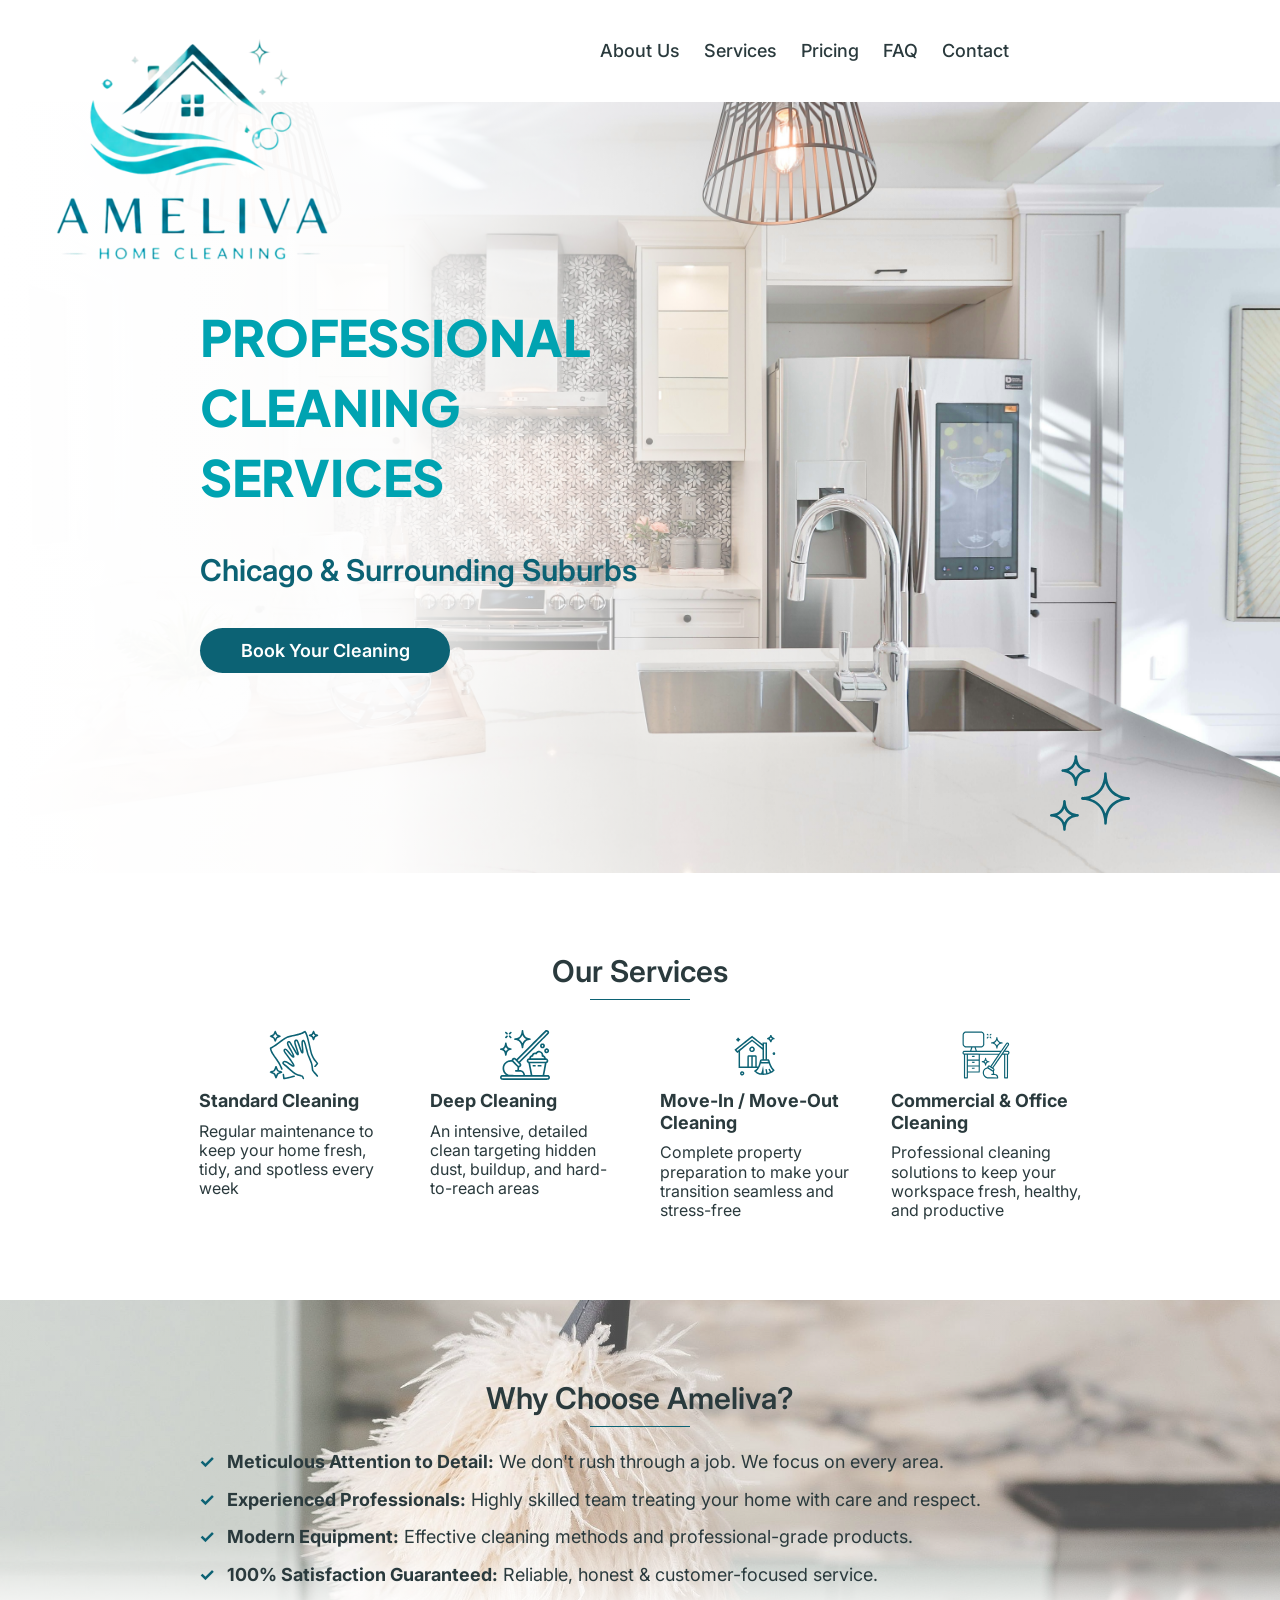
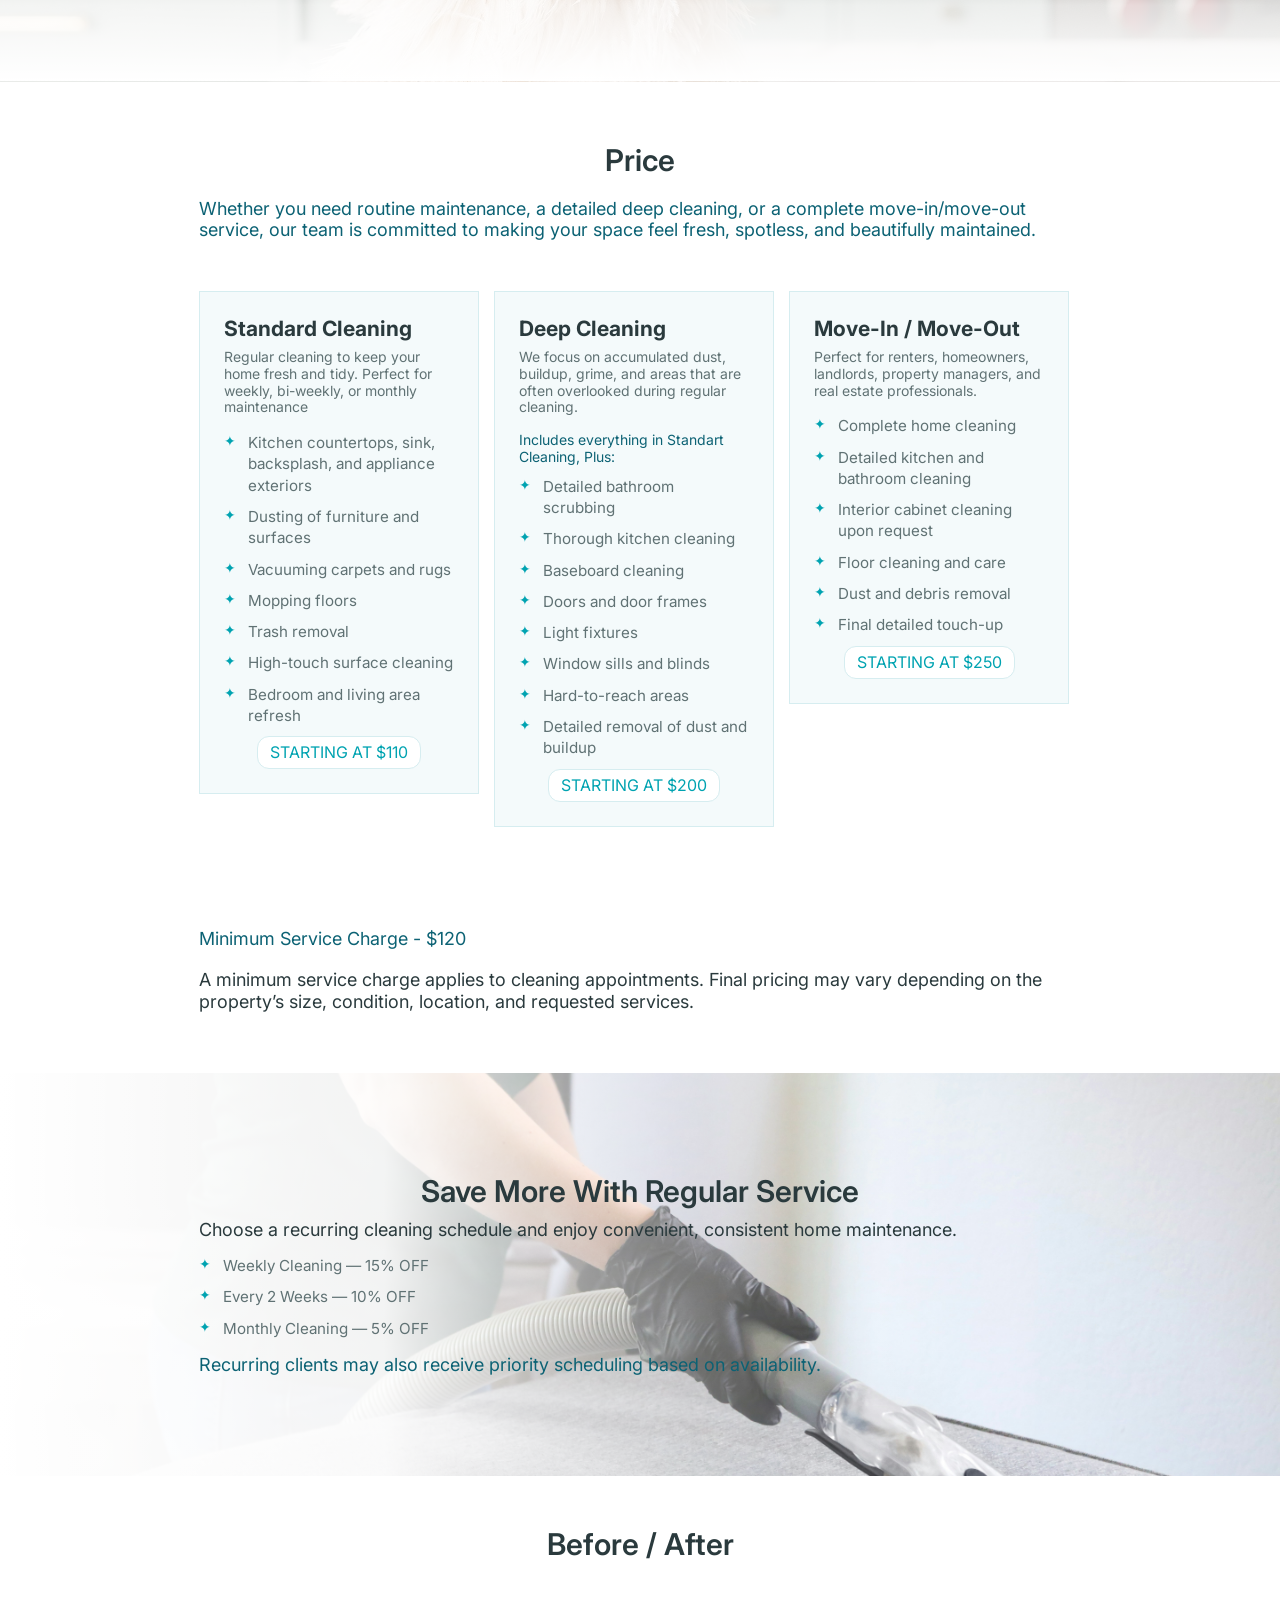
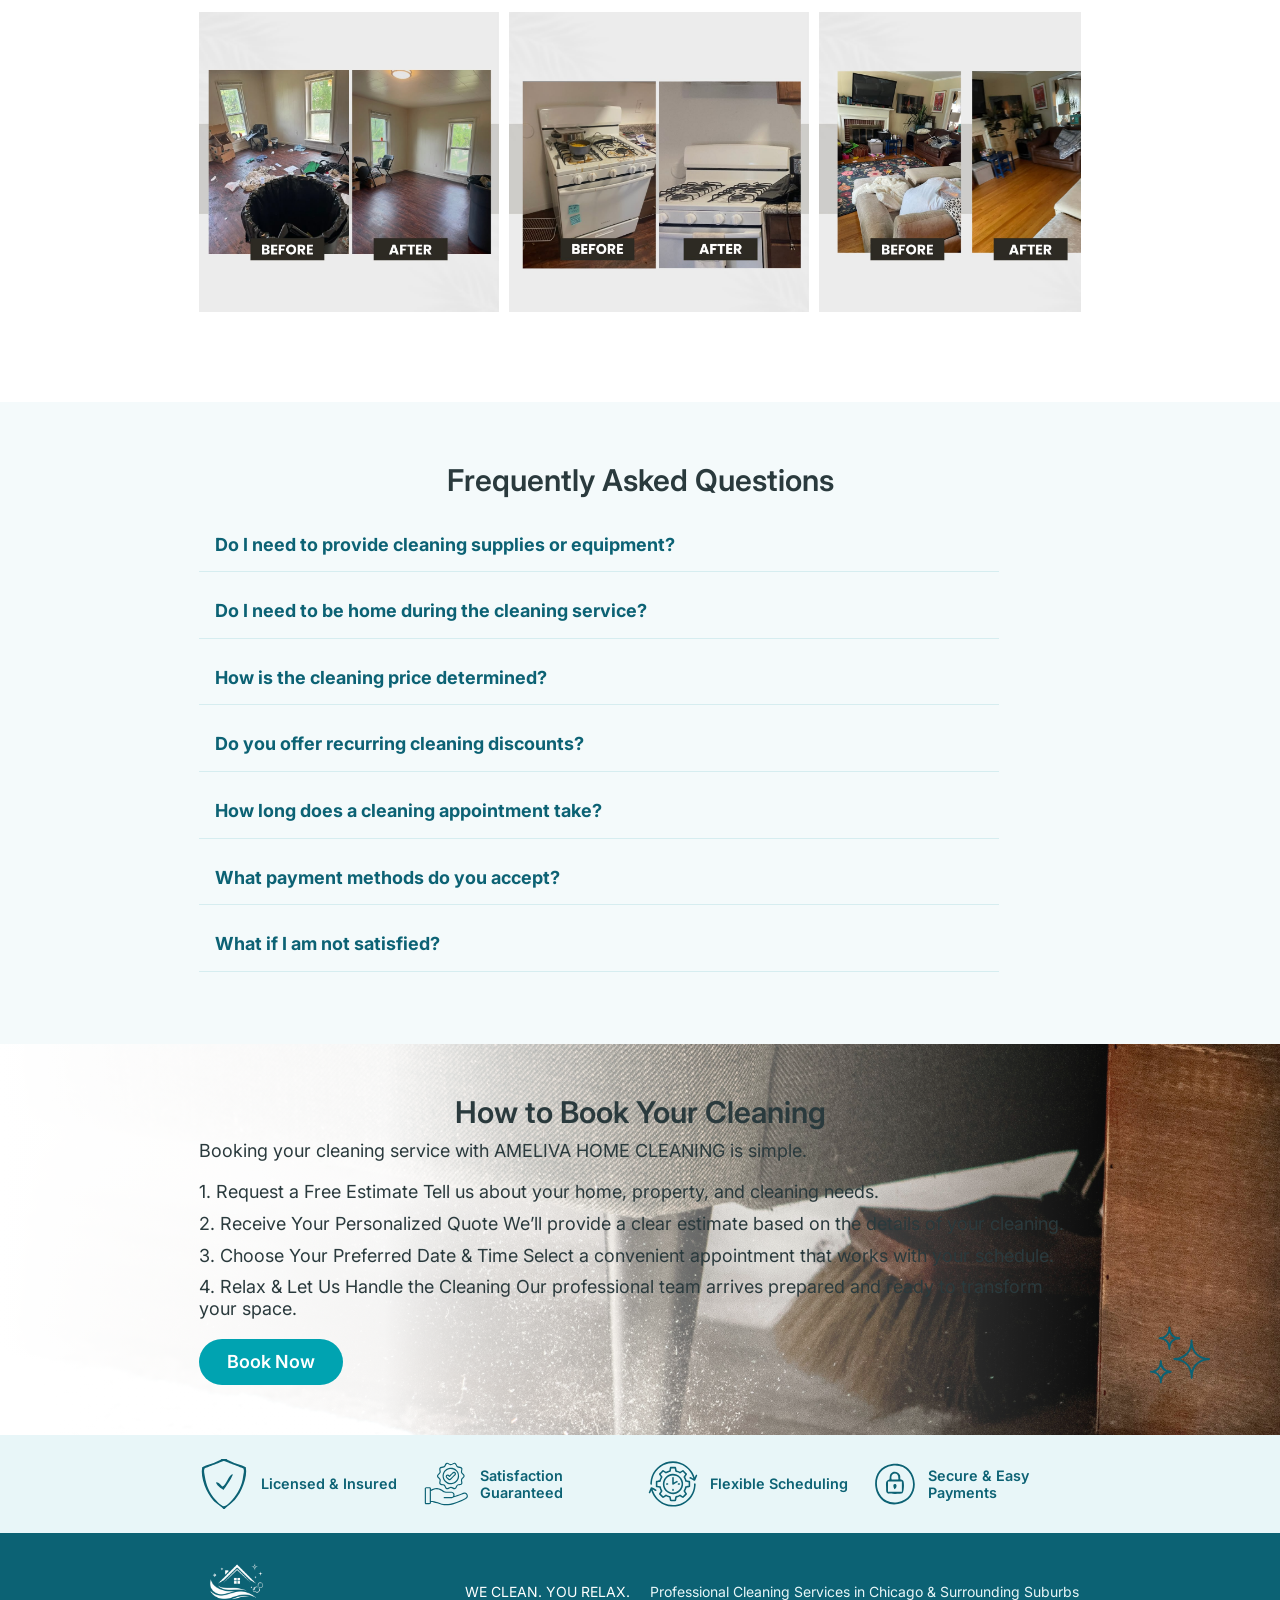
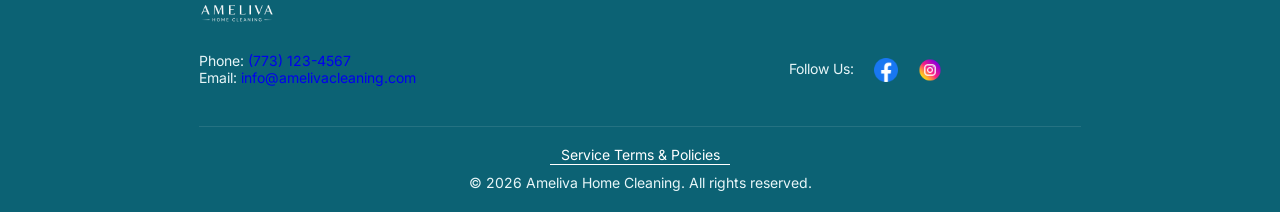
==== index.html @ da466272 "add policy fix booking page" ====
<!DOCTYPE html>
<html lang="en">

<head>
    <meta charset="UTF-8">
    <meta name="viewport" content="width=device-width, initial-scale=1.0">
    <title>Ameliva Home Cleaning | Professional Cleaning Services in Chicago</title>
    <link rel="shortcut icon" href="./images/ameliva-logo.png" type="image/x-icon" />
    <meta name="description"
        content="Professional residential and commercial cleaning services in Chicago & surrounding suburbs. Standard, deep, move-in/out, and Airbnb turnovers.">
    <link rel="preconnect" href="https://fonts.googleapis.com">
    <link rel="preconnect" href="https://fonts.gstatic.com" crossorigin>
    <link
        href="https://fonts.googleapis.com/css2?family=Inter:ital,opsz,wght@0,14..32,100..900;1,14..32,100..900&family=Plus+Jakarta+Sans:ital,wght@0,200..800;1,200..800&display=swap"
        rel="stylesheet">
    <link rel="stylesheet"
        href="https://cdnjs.cloudflare.com/ajax/libs/modern-normalize/1.0.0/modern-normalize.min.css" />
    <link rel="stylesheet" href="./sass/main.css">
    </link>
</head>

<body>
    <header class="header">
        <div class="header__container__menu">
            <a href="/index.html">
                <img src="images/ameliva-logo.png" class="header__container__menu__logo" alt="Ameliva Logo">
            </a>
            <button class="burger-menu" id="burgerBtn" aria-label="Toggle navigation">
                <span></span>
                <span></span>
                <span></span>
            </button>
        </div>
        <nav class="header__container__nav" id="mainNav">
            <ul>
                <li><a href="#about">About Us</a></li>
                <li><a href="#services">Services</a></li>
                <li><a href="#price">Pricing</a></li>
                <li><a href="#faq">FAQ</a></li>
                <li><a href="#contact">Contact</a></li>
            </ul>
            <a href="./booking.html" target="_blank" class="btn btn-primary header__container__nav__button">Book Now</a>
        </nav>
        <div class="header__container__nav__overlay" id="navOverlay"></div>
    </header>

    <section class="section__hero">
        <div class="section__hero__container">
            <a href="#index.html" class="logo__container__descktop">
                <img src="images/ameliva-logo.png" class="header__container__desctop__logo" alt="Ameliva Logo">
            </a>
            <div class="section__hero__content">
                <h1 class="section__hero__title">Professional cleaning services</h1>
                <p class="section__hero__description">
                    Chicago & Surrounding Suburbs
                </p>
                <a href="./booking.html" target="_blank" class="btn btn-secondary">Book Your Cleaning</a>
            </div>
        </div>

        <svg class="section__hero__wave" xmlns="http://www.w3.org/2000/svg" viewBox="0 0 1440 320">
            <path fill="#0C6274" fill-opacity="1"
                d="M0,224L60,229.3C120,235,240,245,360,245.3C480,245,600,235,720,202.7C840,171,960,117,1080,112C1200,107,1320,149,1380,170.7L1440,192L1440,320L1380,320C1320,320,1200,320,1080,320C960,320,840,320,720,320C600,320,480,320,360,320C240,320,120,320,60,320L0,320Z">
            </path>
        </svg>
        <svg class="section__hero__icon" width="40px" height="40px">
            <use href="./images/sprite.svg#stars"></use>
        </svg>

    </section>
    <section class="section section__services" id="services">
        <div class="container">
            <h2 class="section__title">Our Services</h2>
            <p class="section__title__decor"></p>
            <ul class="section__services__list">
                <li class="section__services__list__item">
                    <svg class="section__services__list__item__icon" width="40px" height="40px">
                        <use href="./images/sprite.svg#standart"></use>
                    </svg>
                    <h3 class="section__services__list__item__title">Standard Cleaning</h3>
                    <p class="section__services__list__item__discription">
                        Regular maintenance to keep your home fresh, tidy, and spotless every week
                    </p>
                </li>
                <li class="section__services__list__item">
                    <svg class="section__services__list__item__icon" width="40px" height="40px">
                        <use href="./images/sprite.svg#deep"></use>
                    </svg>
                    <h3 class="section__services__list__item__title">Deep Cleaning</h3>
                    <p class="section__services__list__item__discription">An intensive, detailed clean targeting hidden
                        dust, buildup, and hard-to-reach areas</p>

                </li>
                <li class="section__services__list__item">
                    <svg class="section__services__list__item__icon" width="40px" height="40px">
                        <use href="./images/sprite.svg#move"></use>
                    </svg>
                    <h3 class="section__services__list__item__title">Move-In / Move-Out Cleaning</h3>
                    <p class="section__services__list__item__discription">Complete property preparation to make your
                        transition seamless and stress-free</p>

                </li>
                <li class="section__services__list__item">
                    <svg class="section__services__list__item__icon" width="40px" height="40px">
                        <use href="./images/sprite.svg#office"></use>
                    </svg>
                    <h3 class="section__services__list__item__title">Commercial & Office Cleaning</h3>
                    <p class="section__services__list__item__discription">Professional cleaning solutions to keep your
                        workspace fresh, healthy, and productive</p>

                </li>
            </ul>
        </div>
    </section>


    <section id="about" class="section__why-us">
        <div class="container section__why-us__content">
            <h2 class="section__title">Why Choose Ameliva?</h2>
            <p class="section__title__decor"></p>
            <ul class="section__why-us__list">
                <li>
                    <span class="section__why-us__list__icon">✓</span>
                    <span><strong>Meticulous Attention to Detail:</strong> We don't rush through a job. We focus on
                        every area.</span>
                </li>
                <li>
                    <span class="section__why-us__list__icon">✓</span>
                    <span><strong>Experienced Professionals:</strong> Highly skilled team treating your home with
                        care and respect.</span>
                </li>
                <li>
                    <span class="section__why-us__list__icon">✓</span>
                    <span><strong>Modern Equipment:</strong> Effective cleaning methods and professional-grade
                        products.</span>
                </li>
                <li>
                    <span class="section__why-us__list__icon">✓</span>
                    <span><strong>100% Satisfaction Guaranteed:</strong> Reliable, honest & customer-focused
                        service.</span>
                </li>
            </ul>
        </div>

    </section>


    <section id="price" class="section__price">
        <div class="container">
            <h2 class="section__title">Price</h2>
            <p class="section__price__description">Whether you need routine maintenance, a detailed deep cleaning, or a
                complete move-in/move-out service,
                our team is committed to making your space feel fresh, spotless, and beautifully maintained.</p>
            <ul class="section__price__list">
                <li class="section__price__list__item">
                    <article class="section__price__list__item-card">
                        <h3 class="section__price__list__item-card__title">Standard Cleaning</h3>
                        <p class="section__price__list__item-card__description">Regular cleaning to keep your home fresh
                            and tidy. Perfect for weekly, bi-weekly, or monthly maintenance</p>
                        <ul class="section__price__list__item-card__list">
                            <li class="section__price__list__item-card__list__item">Kitchen countertops, sink,
                                backsplash, and appliance exteriors</li>
                            <li class="section__price__list__item-card__list__item">Dusting of furniture and surfaces
                            </li>
                            <li class="section__price__list__item-card__list__item">Vacuuming carpets and rugs</li>
                            <li class="section__price__list__item-card__list__item">Mopping floors</li>
                            <li class="section__price__list__item-card__list__item">Trash removal</li>
                            <li class="section__price__list__item-card__list__item">High-touch surface cleaning</li>
                            <li class="section__price__list__item-card__list__item">Bedroom and living area refresh</li>
                        </ul>
                        <p class="section__price__item-card__price-tag">Starting at $110</p>
                    </article>

                </li>
                <li class="section__price__list__item">
                    <article class="section__price__list__item-card">
                        <h3 class="section__price__list__item-card__title">Deep Cleaning</h3>
                        <p class="section__price__list__item-card__description">We focus on accumulated dust, buildup,
                            grime, and areas that are often overlooked during regular cleaning.</p>
                        <p class="section__price__list__item-card__description__bottom">Includes everything in Standart
                            Cleaning, Plus:</p>
                        <ul class="section__price__list__item-card__list">
                            <li class="section__price__list__item-card__list__item">Detailed bathroom scrubbing</li>
                            <li class="section__price__list__item-card__list__item">Thorough kitchen cleaning</li>
                            <li class="section__price__list__item-card__list__item">Baseboard cleaning</li>
                            <li class="section__price__list__item-card__list__item">Doors and door frames</li>
                            <li class="section__price__list__item-card__list__item">Light fixtures</li>
                            <li class="section__price__list__item-card__list__item">Window sills and blinds</li>
                            <li class="section__price__list__item-card__list__item">Hard-to-reach areas</li>
                            <li class="section__price__list__item-card__list__item">Detailed removal of dust and buildup
                            </li>
                        </ul>
                        <p class="section__price__item-card__price-tag">Starting at $200</p>
                    </article>
                </li>
                <li class="section__price__list__item">
                    <article class="section__price__list__item-card">

                        <h3 class="section__price__list__item-card__title">Move-In / Move-Out</h3>
                        <p class="section__price__list__item-card__description">Perfect for renters, homeowners,
                            landlords, property managers, and real estate professionals.</p>
                        <ul class="section__price__list__item-card__list">
                            <li class="section__price__list__item-card__list__item">Complete home cleaning</li>
                            <li class="section__price__list__item-card__list__item">Detailed kitchen and bathroom
                                cleaning
                            </li>
                            <li class="section__price__list__item-card__list__item">Interior cabinet cleaning upon
                                request</li>
                            <li class="section__price__list__item-card__list__item">Floor cleaning and care</li>
                            <li class="section__price__list__item-card__list__item">Dust and debris removal</li>
                            <li class="section__price__list__item-card__list__item">Final detailed touch-up</li>
                        </ul>
                        <p class="section__price__item-card__price-tag">Starting at $250</p>
                    </article>
                </li>
                <li class="section__price__list__item">
                    <article class="section__price__list__item-card">
                        <h3 class="section__price__list__item-card__title">Airbnb & Rental Turnovers</h3>
                        <p class="section__price__list__item-card__description">Guest-Ready, Every Time.
                            Reliable cleaning services for short-term rentals, Airbnb properties, landlords, and
                            investment properties.
                        </p>
                        <ul class="section__price__list__item-card__list">
                            <li class="section__price__list__item-card__list__item">Complete turnover cleaning</li>
                            <li class="section__price__list__item-card__list__item">Kitchen and bathroom sanitization
                            </li>
                            <li class="section__price__list__item-card__list__item">Bedroom preparation</li>
                            <li class="section__price__list__item-card__list__item">Bed linen changes</li>
                            <li class="section__price__list__item-card__list__item">Laundry service upon request</li>
                            <li class="section__price__list__item-card__list__item">Restocking essentials upon request
                            </li>
                            <li class="section__price__list__item-card__list__item">Final presentation check</li>

                            <li class="section__price__list__item-card__list__item">Additional Service <span>Laundry
                                    Service — +$40–$80</span>
                            </li>
                        </ul>
                        <p class="section__price__item-card__price-tag">Starting at $80</p>
                    </article>
                </li>
                <li class="section__price__list__item">
                    <article class="section__price__list__item-card">
                        <h3 class="section__price__list__item-card__title">Office & Commercial Cleaning</h3>
                        <p class="section__price__list__item-card__description">A Cleaner Workplace. A Better
                            Impression.</p>
                        <ul class="section__price__list__item-card__list">
                            <li class="section__price__list__item-card__list__item">Workspace cleaning</li>
                            <li class="section__price__list__item-card__list__item">Restroom cleaning & sanitizing</li>
                            <li class="section__price__list__item-card__list__item">Trash removal</li>
                            <li class="section__price__list__item-card__list__item">Floor cleaning</li>
                            <li class="section__price__list__item-card__list__item">Common area cleaning</li>
                            <li class="section__price__list__item-card__list__item">High-touch surface sanitizing</li>
                        </ul>
                        <p class="section__price__list__item-card__description__bottom">For larger commercial properties
                            and recurring contracts, custom quotes are available.</p>
                        <p class="section__price__item-card__price-tag">Starting at $150</p>
                    </article>
                </li>
                <li class="section__price__list__item">
                    <article class="section__price__list__item-card">
                        <h3 class="section__price__list__item-card__title">Additional Services</h3>
                        <p class="section__price__list__item-card__description">Customize your cleaning service with
                            additional options.</p>
                        <ul class="section__price__list__item-card__list">
                            <li class="section__price__list__item-card__list__item">Laundry Wash & Fold — +$40–$60</li>
                            <li class="section__price__list__item-card__list__item">Laundry Wash, Fold & Put Away —
                                +$60–$100</li>
                            <li class="section__price__list__item-card__list__item">Interior Window Cleaning — +$50+
                            </li>
                            <li class="section__price__list__item-card__list__item">Inside Refrigerator — +$40–$75</li>
                            <li class="section__price__list__item-card__list__item">Inside Oven — +$40–$75</li>
                            <li class="section__price__list__item-card__list__item">Inside Cabinets — +$75+</li>
                            <li class="section__price__list__item-card__list__item">Heavy Pet Hair Removal — +$30–$100
                            </li>
                        </ul>
                        <p class="section__price__list__item-card__description__bottom">Additional services may vary
                            depending
                            on the size and condition of the property.</p>
                    </article>
                </li>
            </ul>
            <p class="section__prise__minimum">Minimum Service Charge - $120</p>
            <p class="section__prise__conditions">A minimum service charge applies to cleaning appointments.
                Final pricing may vary depending on the property’s size, condition, location, and requested services.
            </p>
        </div>
    </section>
    <section class="section__discount">
        <div class="container">
            <h3 class="section__title">Save More With Regular Service</h3>
            <p class="section__discount__desc">Choose a recurring cleaning schedule and enjoy
                convenient, consistent home
                maintenance.</p>
            <ul class="section__discount__list">
                <li class="section__discount__list__item">Weekly Cleaning — 15% OFF</li>
                <li class="section__discount__list__item">Every 2 Weeks — 10% OFF</li>
                <li class="section__discount__list__item">Monthly Cleaning — 5% OFF</li>
            </ul>
            <p class="section__discount__priority">Recurring clients may also receive priority scheduling based on
                availability.</p>
        </div>
    </section>

    <section class="section__before-after">
        <div class="container">
            <h3 class="section__title">Before / After</h3>
            <ul class="section__before-after__list">
                <li class="section__before-after__list__item">
                    <img class="section__before-after__list__item__img" src="./images/before-after.jpg" />
                </li>
                <li class="section__before-after__list__item">
                    <img class="section__before-after__list__item__img" src="./images/before-after2.jpg" />
                </li>
                <li class="section__before-after__list__item">
                    <img class="section__before-after__list__item__img" src="./images/before-after3.jpg" />
                </li>
                <li class="section__before-after__list__item">
                    <img class="section__before-after__list__item__img" src="./images/before-after4.jpg" />
                </li>
                <li class="section__before-after__list__item">
                    <img class="section__before-after__list__item__img" src="./images/before-after5.jpg" />
                </li>
                <li class="section__before-after__list__item">
                    <img class="section__before-after__list__item__img" src="./images/before-after6.jpg" />
                </li>
                <li class="section__before-after__list__item">
                    <img class="section__before-after__list__item__img" src="./images/before-after8.jpg" />
                </li>
                <li class="section__before-after__list__item">
                    <img class="section__before-after__list__item__img" src="./images/before-after7.jpg" />
                </li>
            </ul>
        </div>
    </section>

    <section id="faq" class="section__faq">
        <div class="container">
            <h2 class="section__title">Frequently Asked Questions</h2>

            <ul class="section__faq__list">
                <li class="section__faq__list__item">
                    <p class="section__faq__list__item__q">Do I need to provide cleaning supplies or equipment?</p>
                    <p class="section__faq__list__item__a">No. Our team arrives fully prepared with professional
                        cleaning supplies and modern equipment
                        needed to complete the service. If you have specific products you prefer us to use, please let
                        us know in advance.</p>
                </li>

                <li class="section__faq__list__item">
                    <p class="section__faq__list__item__q">Do I need to be home during the cleaning service?</p>
                    <p class="section__faq__list__item__a">No. Many of our clients provide access instructions before
                        the appointment. We respect your
                        privacy and treat every home with care.</p>
                </li>

                <li class="section__faq__list__item">
                    <p class="section__faq__list__item__q">How is the cleaning price determined?</p>
                    <p class="section__faq__list__item__a">Pricing depends on home size, bedrooms/bathrooms count,
                        cleaning type, and property condition. We
                        provide clear estimates before starting.</p>
                </li>

                <li class="section__faq__list__item">
                    <p class="section__faq__list__item__q">Do you offer recurring cleaning discounts?</p>
                    <p class="section__faq__list__item__a">Yes. We offer weekly cleaning, every two weeks cleaning,
                        monthly cleaning. Recurring clients receive priority scheduling and maintenance pricing.
                    </p>
                </li>
                <li class="section__faq__list__item">
                    <p class="section__faq__list__item__q">How long does a cleaning appointment take?</p>
                    <p class="section__faq__list__item__a">The time depends on the size and condition of your home and
                        the type of cleaning selected. During your estimate, we can provide an approximate timeframe.
                    </p>
                </li>
                <li class="section__faq__list__item">
                    <p class="section__faq__list__item__q">What payment methods do you accept?</p>
                    <p class="section__faq__list__item__a">Cash, cards, and electronic payments.</p>
                </li>
                <li class="section__faq__list__item">
                    <p class="section__faq__list__item__q">What if I am not satisfied?</p>
                    <p class="section__faq__list__item__a">Please contact us within 24 hours. We will review your
                        concerns and work to make it right.</p>
                </li>
            </ul>
        </div>
    </section>
    <section class="section__booking">
        <div class="container">
            <h3 class="section__title">How to Book Your Cleaning</h3>
            <p class="sectioion__description">Booking your cleaning service with AMELIVA HOME CLEANING is simple.</p>
            <ul class="section__booking__list">
                <li class="section__booking__list__item"> 1. Request a Free Estimate
                    Tell us about your home, property, and cleaning needs.</li>
                <li class="section__booking__list__item"> 2. Receive Your Personalized Quote
                    We’ll provide a clear estimate based on the details of your cleaning.</li>
                <li class="section__booking__list__item">
                    3. Choose Your Preferred Date & Time
                    Select a convenient appointment that works with your schedule.</li>
                <li class="section__booking__list__item"> 4. Relax & Let Us Handle the Cleaning
                    Our professional team arrives prepared and ready to transform your space.</li>
            </ul>
            <svg class="section__booking__icon" width="40px" height="40px">
                <use href="./images/sprite.svg#stars"></use>
            </svg>
            <a href="./booking.html" target="_blank" class="btn btn-primary header__container__nav__button">Book Now</a>
        </div>
    </section>
    <section class="section__trust-signals">
        <div class="container">
            <ul class="section__trust-signals__list">
                <li class="section__trust-signals__list__item">
                    <svg class="section__trust-signals__list__item__icon" width="40px" height="40px">
                        <use href="./images/sprite.svg#protect"></use>
                    </svg>
                    <p>Licensed & Insured</p>
                </li>
                <li class="section__trust-signals__list__item">
                    <svg class="section__trust-signals__list__item__icon" width="40px" height="40px">
                        <use href="./images/sprite.svg#guarantee"></use>
                    </svg>
                    <p>Satisfaction Guaranteed</p>
                </li>
                <li class="section__trust-signals__list__item">
                    <svg class="section__trust-signals__list__item__icon" width="40px" height="40px">
                        <use href="./images/sprite.svg#schedule"></use>
                    </svg>
                    <p>Flexible Scheduling</p>
                </li>
                <li class="section__trust-signals__list__item">
                    <svg class="section__trust-signals__list__item__icon" width="40px" height="40px">
                        <use href="./images/sprite.svg#secure"></use>
                    </svg>
                    <p>Secure & Easy Payments</p>
                </li>
            </ul>
        </div>
    </section>
    </main>

    <footer id="contact" class="section__footer">
        <div class="container">
            <div class="section__footer__container">
                <div class="section__footer__brand">
                    <img class="section__footer__logo" src="./images/logo-footer.png" />
                    <p>We clean. You relax.</p>
                </div>
                <p class="section__footer__area">Professional Cleaning Services in Chicago & Surrounding Suburbs</p>
                <div class="section__footer__contacts">
                    <p>Phone: <a href="tel:+17731234567" itemprop="telephone">(773) 123-4567</a></p>
                    <p>Email: <a href="mailto:info@amelivacleaning.com" itemprop="email">info@amelivacleaning.com</a>
                    </p>
                </div>

                <div class="section__footer__socials">
                    <p>Follow Us:</p>

                    <a href="#" aria-label="Facebook" target="_blank"><img src="./images/facebook.png" alt="Facebook"
                            width="24" height="24"></a>
                    <a href="#" aria-label="Instagram" target="_blank"><img src="./images/instagram.png" alt="Instagram"
                            width="24" height="24"></a>
                </div>
            </div>
            <div class="section__footer__bottom">
                <a href="/policies.html" target="_blank" class="section__footer__policies">Service Terms &
                    Policies</a>
                <p class="section__footer__rights-reserved">&copy; 2026 Ameliva Home Cleaning. All rights reserved.</p>
            </div>
        </div>
    </footer>

    </main>
    <script src="./js/menu.js"></script>
</body>

</html>
---- sass/main.css ----
@charset "UTF-8";
body {
  margin: 0;
  font-family: "Inter", sans-serif;
  color: #2A3A3D;
  background-color: #FFFFFF;
  font-size: 18px;
  font-weight: 400;
  line-height: 1.2;
  letter-spacing: 0.02;
}

img {
  display: block;
  max-width: 100%;
}

html {
  scroll-behavior: smooth;
}

a {
  text-decoration: none;
}

h1,
h2,
h3,
h4,
h5,
h6 {
  margin: 0;
}

ul,
ol,
p {
  list-style: none;
  margin: 0;
  padding: 0;
}

button {
  text-decoration: none;
  border: none;
  padding: 0;
}

input {
  outline: none;
  border: none;
}

.section {
  padding: 40px 0;
}
@media screen and (min-width: 768px) {
  .section {
    padding: 60px 0;
  }
}
@media screen and (min-width: 1200px) {
  .section {
    padding: 80px 0;
  }
}

.btn {
  display: inline-block;
  padding: 12px 28px;
  border-radius: 25px;
  font-weight: 600;
  text-decoration: none;
  text-align: center;
  transition: all 0.3s ease;
  border: none;
  cursor: pointer;
}

.btn-primary {
  display: inline-block;
  background-color: #00A3B1;
  color: #FFFFFF;
}
.btn-primary:hover, .btn-primary:focus {
  background-color: #0C6274;
}

.btn-secondary {
  display: inline-block;
  background-color: #0C6274;
  color: #FFFFFF;
  width: 250px;
}
.btn-secondary:hover, .btn-secondary:focus {
  background-color: #00A3B1;
}

.section__title {
  text-align: center;
  font-size: 30px;
  font-weight: 600;
  margin-bottom: 10px;
}

.section__title__decor {
  border-bottom: 1px #0C6274 solid;
  width: 100px;
  margin: 0 auto;
}

.section__subtitle {
  text-align: center;
  font-weight: 600;
  margin-bottom: 32px;
  font-size: 1.1rem;
}

.container {
  margin: 0 auto;
}
@media screen and (min-width: 320px) {
  .container {
    max-width: 320px;
    padding-right: 20px;
    padding-left: 20px;
  }
}
@media screen and (min-width: 768px) {
  .container {
    max-width: 768px;
    padding-right: 75px;
    padding-left: 75px;
  }
}
@media screen and (min-width: 1200px) {
  .container {
    max-width: 1024px;
    padding-right: 71px;
    padding-left: 71px;
  }
}

.header__container__menu {
  display: flex;
  align-items: center;
  justify-content: space-between;
  padding: 0px 20px;
}
@media screen and (min-width: 992px) {
  .header__container__menu {
    display: none;
  }
}

.header__container__menu__logo {
  width: 100px;
  height: auto;
}

.burger-menu {
  display: flex;
  flex-direction: column;
  justify-content: space-between;
  width: 30px;
  height: 20px;
  background: transparent;
  border: none;
  cursor: pointer;
  padding: 0;
  z-index: 1001;
}
.burger-menu span {
  width: 100%;
  height: 3px;
  background-color: #0C6274;
  border-radius: 2px;
  transition: transform 0.3s ease, opacity 0.3s ease;
}
.burger-menu.active span:nth-child(1) {
  transform: translateY(8px) rotate(45deg);
}
.burger-menu.active span:nth-child(2) {
  opacity: 0;
}
.burger-menu.active span:nth-child(3) {
  transform: translateY(-9px) rotate(-45deg);
}
@media screen and (min-width: 992px) {
  .burger-menu {
    display: none;
  }
}

.header__container__nav {
  position: fixed;
  top: 0;
  right: -110%;
  width: 280px;
  height: 100vh;
  background-color: #FFFFFF;
  box-shadow: -5px 0 25px rgba(0, 0, 0, 0.15);
  display: flex;
  flex-direction: column;
  padding: 80px 24px 40px;
  transition: right 0.4s cubic-bezier(0.4, 0, 0.2, 1);
  z-index: 1000;
}
.header__container__nav.active {
  right: 0;
}
.header__container__nav ul {
  margin: 0 0 30px 0;
}
.header__container__nav ul li {
  margin-bottom: 20px;
}
.header__container__nav ul li a {
  color: #2A3A3D;
  font-weight: 500;
  transition: color 0.3s ease;
}
.header__container__nav ul li a:hover {
  color: #00A3B1;
}
.header__container__nav .header__container__nav__button {
  text-align: center;
  width: 100%;
}
@media screen and (min-width: 992px) {
  .header__container__nav {
    position: static;
    width: auto;
    height: auto;
    background-color: transparent;
    box-shadow: none;
    flex-direction: row;
    align-items: center;
    padding: 0;
  }
  .header__container__nav ul {
    display: flex;
    gap: 24px;
    margin: 0;
  }
  .header__container__nav ul li {
    margin-bottom: 0;
  }
  .header__container__nav .header__container__nav__button {
    display: none;
  }
}

.header__container__nav__overlay {
  position: fixed;
  top: 0;
  left: 0;
  width: 100vw;
  height: 100vh;
  background-color: rgba(0, 0, 0, 0.4);
  backdrop-filter: blur(2px);
  opacity: 0;
  visibility: hidden;
  transition: opacity 0.3s ease, visibility 0.3s ease;
  z-index: 999;
}
.header__container__nav__overlay.active {
  opacity: 1;
  visibility: visible;
}

body.no-scroll {
  overflow: hidden;
}

@media screen and (min-width: 992px) {
  .header {
    padding: 40px 0;
    margin-left: 350px;
  }
}
@media screen and (min-width: 1200px) {
  .header {
    padding: 40px 0;
    margin-left: 600px;
  }
}
.section__hero {
  background-image: linear-gradient(to right, #ffffff 0%, rgba(255, 255, 255, 0.95) 30%, rgba(255, 255, 255, 0.4) 55%, transparent 75%), url(../images/hero2.jpg);
  background-repeat: no-repeat;
  background-position: center;
  background-size: cover;
  padding: 100px 20px 200px 20px;
  position: relative;
}
@media screen and (min-width: 768px) {
  .section__hero {
    padding: 100px 40px 200px 40px;
  }
}
@media screen and (min-width: 992px) {
  .section__hero {
    padding: 200px 40px 200px 40px;
  }
}
@media screen and (min-width: 1200px) {
  .section__hero {
    padding: 200px 200px 200px 200px;
  }
}
@media screen and (min-width: 1600px) {
  .section__hero {
    padding: 250px 200px 200px 250px;
  }
}

.logo__container__descktop {
  display: none;
}
@media screen and (min-width: 992px) {
  .logo__container__descktop {
    display: block;
    position: absolute;
    top: -150px;
    left: 0;
  }
}

.header__container__desctop__logo {
  width: 400px;
  height: auto;
}

.section__hero__content {
  display: flex;
  flex-direction: column;
  justify-content: flex-start;
  gap: 40px;
}
.section__hero__content button {
  width: 200px;
}
@media screen and (min-width: 768px) {
  .section__hero__content {
    max-width: 480px;
    width: 100%;
    padding: 0;
  }
}

.section__hero__title {
  font-family: "Plus Jakarta Sans", sans-serif;
  color: #00A3B1;
  font-size: 30px;
  font-weight: 800;
  line-height: 1.4;
  text-transform: uppercase;
  text-align: left;
}
@media screen and (min-width: 768px) {
  .section__hero__title {
    font-size: 50px;
  }
}

.section__hero__description {
  color: #0C6274;
  font-size: 16px;
  font-weight: 600;
}
@media screen and (min-width: 768px) {
  .section__hero__description {
    font-size: 30px;
  }
}

.section__hero__wave {
  position: absolute;
  bottom: 0;
  left: 0;
}
@media screen and (min-width: 1200px) {
  .section__hero__wave {
    display: none;
  }
}

.section__hero__icon {
  width: 30px;
  height: 30px;
  fill: #FFFFFF;
  position: absolute;
  bottom: 10px;
  right: 50px;
}
@media screen and (min-width: 768px) {
  .section__hero__icon {
    width: 50px;
    height: 50px;
    right: 90px;
    bottom: 30px;
  }
}
@media screen and (min-width: 992px) {
  .section__hero__icon {
    width: 80px;
    height: 80px;
    right: 150px;
    bottom: 40px;
  }
}
@media screen and (min-width: 1200px) {
  .section__hero__icon {
    fill: #0C6274;
  }
}

.section__services__list {
  margin-top: 30px;
  display: grid;
  grid-template-columns: 1fr 1fr;
  gap: 20px;
}
@media screen and (min-width: 1200px) {
  .section__services__list {
    grid-template-columns: 1fr 1fr 1fr 1fr;
    gap: 40px;
  }
}

.section__services__list__item__icon {
  display: block;
  width: 50px;
  height: 50px;
  margin: 0 auto;
  fill: #0C6274;
}

.section__services__list__item__title {
  margin: 10px 0;
  font-size: 18px;
}

.section__services__list__item__discription {
  font-size: 16px;
}

.section__why-us {
  position: relative;
  padding: 60px 0;
  background-color: #E8F6F8;
  background-image: linear-gradient(to top, #ffffff 0%, rgba(255, 255, 255, 0.85) 20%, rgba(255, 255, 255, 0.3) 40%), url(../images/whyus2.jpg);
  background-repeat: no-repeat;
  background-position: center;
  background-size: cover;
}
@media screen and (min-width: 768px) {
  .section__why-us {
    padding: 50px 0px 50px 0px;
  }
}
@media screen and (min-width: 992px) {
  .section__why-us {
    padding: 80px 0px 80px 0px;
  }
}

.section__why-us__bubbles {
  position: absolute;
  top: 30px;
  right: 40px;
  width: 50px;
  height: 50px;
}

.section__why-us__container {
  display: flex;
  flex-direction: column;
  gap: 32px;
}
@media screen and (min-width: 768px) {
  .section__why-us__container {
    flex-direction: row;
    align-items: center;
  }
}

.section__why-us__list {
  list-style: none;
  margin-top: 24px;
}
.section__why-us__list li {
  display: flex;
  gap: 12px;
  margin-bottom: 16px;
}

.section__why-us__list__icon {
  color: #0C6274;
  font-weight: bold;
}

.section__why-us__image img {
  border-radius: 16px;
}

.section__price {
  padding: 60px 0;
}

.section__price__description {
  margin: 20px 0px;
  color: #0C6274;
}

.section__price__list__item-card__description__bottom {
  color: #0C6274;
  font-size: 14px;
  margin-bottom: 10px;
}

.section__price__list {
  display: grid;
  grid-auto-flow: column;
  grid-auto-columns: min-max(300px, 1fr);
  gap: 15px;
  padding-bottom: 30px;
  overflow-x: scroll;
  scroll-padding: 2rem;
  padding: 30px 0;
  scrollbar-width: thin;
  scrollbar-color: #00A3B1 #E8F6F8;
}

.section__price__list__item {
  display: flex;
  flex-direction: column;
  width: 280px;
  height: 100%;
  position: relative;
}

.section__price__list__item-card {
  background: #F4FAFB;
  border: 1px solid #D6EDF0;
  padding: 24px;
  display: flex;
  flex-direction: column;
  align-items: flex-start;
  transition: transform 0.3s ease;
}
.section__price__list__item-card:hover {
  transform: translateY(-5px);
}

.section__price__list__item-card__title {
  margin-bottom: 8px;
}

.section__price__list__item-card__description {
  color: #607274;
  font-size: 14px;
  margin-bottom: 16px;
}

.section__price__list__item-card__list__item {
  position: relative;
  padding-left: 24px;
  margin-bottom: 10px;
  font-size: 0.95rem;
  color: #607274;
  line-height: 1.4;
  transition: color 0.3s ease;
}
.section__price__list__item-card__list__item::before {
  content: "✦";
  position: absolute;
  left: 0;
  top: 0;
  color: #00A3B1;
  font-size: 0.85rem;
  transition: transform 0.3s ease, color 0.3s ease;
}

.section__price__item-card__price-tag {
  font-size: 16px;
  text-transform: uppercase;
  color: #00A3B1;
  background: #FFFFFF;
  padding: 6px 12px;
  border-radius: 12px;
  border: 1px solid #D6EDF0;
  margin: 0 auto;
}

.section__prise__minimum {
  margin-top: 30px;
  color: #0C6274;
}

.section__prise__conditions {
  margin-top: 20px;
}

.section__discount {
  background-image: linear-gradient(to right, #ffffff 0%, rgba(255, 255, 255, 0.95) 30%, rgba(255, 255, 255, 0.4) 55%, transparent 75%), url(../images/discount.jpg);
  background-repeat: no-repeat;
  background-position: right;
  background-size: cover;
  padding: 50px 0px 50px 0px;
  position: relative;
}
@media screen and (min-width: 768px) {
  .section__discount {
    padding: 80px 0px 80px 0px;
  }
}
@media screen and (min-width: 992px) {
  .section__discount {
    padding: 100px 0px 100px 0px;
  }
}

.section__discount__desc {
  margin-bottom: 15px;
}

.section__discount__list__item {
  position: relative;
  padding-left: 24px;
  margin-bottom: 10px;
  font-size: 0.95rem;
  color: #607274;
  line-height: 1.4;
  transition: color 0.3s ease;
}
.section__discount__list__item::before {
  content: "✦";
  position: absolute;
  left: 0;
  top: 0;
  color: #00A3B1;
  font-size: 0.85rem;
  transition: transform 0.3s ease, color 0.3s ease;
}

.section__discount__priority {
  margin-top: 15px;
  color: #0C6274;
}

.section__before-after {
  padding: 30px 0;
}
@media screen and (min-width: 768px) {
  .section__before-after {
    padding: 50px;
  }
}

.section__before-after__list {
  display: grid;
  grid-template-columns: 1fr 1fr 1fr 1fr 1fr 1fr 1fr 1fr;
  grid-template-rows: auto;
  grid-column-gap: 10px;
  overflow: scroll;
  scroll-snap-type: both mandatory;
  scroll-padding: 1rem;
  padding: 40px 0;
  align-items: stretch;
}

.section__before-after__list__item {
  display: flex;
  flex-direction: column;
  scroll-snap-align: center;
  width: 300px;
  position: relative;
}

.section__booking {
  background-image: linear-gradient(to right, #ffffff 0%, rgba(255, 255, 255, 0.95) 30%, rgba(255, 255, 255, 0.4) 55%, transparent 90%), url(../images/booking.jpg);
  background-repeat: no-repeat;
  background-position: center;
  background-size: cover;
  padding: 50px 0px 50px 0px;
  position: relative;
}
@media screen and (min-width: 768px) {
  .section__booking {
    padding: 80px 0px 80px 0px;
  }
}
@media screen and (min-width: 992px) {
  .section__booking {
    padding: 100px 0px 100px 0px;
  }
}

.section__booking__list {
  margin: 20px 0;
}

.section__booking__list__item {
  margin-bottom: 10px;
}
.section__booking__list__item:last-child {
  margin-bottom: 0;
}

.section__booking__icon {
  position: absolute;
  width: 60px;
  height: 60px;
  bottom: 50px;
  right: 70px;
  fill: #0C6274;
}

.section__trust-signals {
  background-color: #E8F6F8;
  padding: 24px 0;
}

.section__trust-signals__list {
  list-style: none;
  display: grid;
  grid-template-columns: repeat(2, 1fr);
  gap: 16px;
}
@media screen and (min-width: 768px) {
  .section__trust-signals__list {
    grid-template-columns: repeat(4, 1fr);
  }
}

.section__trust-signals__list__item {
  display: flex;
  align-items: center;
  gap: 12px;
  font-weight: 600;
  color: #0C6274;
  font-size: 0.9rem;
}

.section__trust-signals__list__item__icon {
  fill: #0C6274;
  width: 50px;
  height: 50px;
}

.section__booking {
  padding: 60px 0;
  background-image: linear-gradient(to right, #ffffff 0%, rgba(255, 255, 255, 0.95) 30%, rgba(255, 255, 255, 0.4) 55%, transparent 90%), url(../images/booking.jpg);
  background-repeat: no-repeat;
  background-position: center;
  background-size: cover;
  padding: 50px 0px 50px 0px;
}

.section__booking__form {
  background: #FFFFFF;
  border: 1px solid #D6EDF0;
  border-radius: 16px;
  padding: 24px;
  box-shadow: 0 10px 30px rgba(0, 0, 0, 0.05);
}
@media screen and (min-width: 992px) {
  .section__booking__form {
    padding: 40px;
  }
}

.section__booking__form__group-row {
  display: grid;
  grid-template-columns: 1fr;
  gap: 16px;
  margin-bottom: 16px;
}
@media screen and (min-width: 992px) {
  .section__booking__form__group-row {
    grid-template-columns: repeat(3, 1fr);
  }
}

.section__booking__form__field {
  display: flex;
  flex-direction: column;
  gap: 6px;
}
.section__booking__form__field.full-width {
  margin-bottom: 24px;
}
.section__booking__form__field label {
  font-size: 0.9rem;
  font-weight: 600;
  color: #0C6274;
}
.section__booking__form__field input,
.section__booking__form__field select,
.section__booking__form__field textarea {
  padding: 12px 16px;
  border: 1px solid #D6EDF0;
  border-radius: 8px;
  font-size: 1rem;
  outline: none;
}
.section__booking__form__field input:focus,
.section__booking__form__field select:focus,
.section__booking__form__field textarea:focus {
  border-color: #00A3B1;
}

.btn-submit {
  width: 100%;
  padding: 16px;
}

.section__faq {
  padding: 60px 0;
  background-color: #F4FAFB;
  margin: 0 auto;
}

.section__faq__list {
  max-width: 800px;
  margin-top: 20px;
}

.section__faq__list__item {
  border-bottom: 1px solid #D6EDF0;
  margin-bottom: 12px;
  padding: 16px;
}
.section__faq__list__item .section__faq__list__item__a {
  display: none;
}
.section__faq__list__item:hover .section__faq__list__item__a, .section__faq__list__item:focus .section__faq__list__item__a {
  display: block;
}

.section__faq__list__item__q {
  font-weight: 700;
  color: #0C6274;
  cursor: pointer;
}

.section__faq__list__item__a {
  margin-top: 12px;
  color: #607274;
}

.section__policies {
  padding: 80px 0;
  background-color: #E8F6F8;
}

.section__policies__header {
  text-align: center;
  max-width: 640px;
  margin: 0 auto 48px;
}

.section__policies__list {
  display: grid;
  grid-template-columns: 1fr;
  gap: 24px;
}
@media (min-width: 768px) {
  .section__policies__list {
    grid-template-columns: repeat(2, 1fr);
    gap: 28px;
  }
}

.section__policies__card {
  background-color: #F4FAFB;
  border: 1px solid #D6EDF0;
  border-radius: 16px;
  padding: 32px;
  display: flex;
  gap: 20px;
  transition: transform 0.3s ease, box-shadow 0.3s ease;
}
.section__policies__card:hover {
  transform: translateY(-4px);
  box-shadow: 0 12px 24px rgba(12, 98, 116, 0.06);
}

.section__policies__icon {
  flex-shrink: 0;
  width: 48px;
  height: 48px;
  border-radius: 12px;
  background-color: #E8F6F8;
  color: #00A3B1;
  display: flex;
  align-items: center;
  justify-content: center;
}

.section__policies__content {
  flex-grow: 1;
}
.section__policies__content h3 {
  color: #0C6274;
  font-size: 1.2rem;
  font-weight: 700;
  margin-bottom: 8px;
}
.section__policies__content p {
  color: #607274;
  font-size: 0.95rem;
  line-height: 1.6;
  margin-bottom: 12px;
}
.section__policies__content p:last-child {
  margin-bottom: 0;
}

.policy__card__accent {
  border-color: #00A3B1;
  background-color: #FFFFFF;
  position: relative;
}
.policy__card__accent .section__policies__icon {
  background-color: #00A3B1;
  color: #FFFFFF;
}
.policy__card__accent .section__policies__highlight-box {
  margin-top: 16px;
  padding: 12px 16px;
  background-color: #E8F6F8;
  border-left: 3px solid #00A3B1;
  border-radius: 4px;
  font-size: 0.9rem;
  color: #2A3A3D;
}

.section__policies__content__policy-list {
  list-style: none;
  padding: 0;
  margin: 12px 0 0;
}
.section__policies__content__policy-list li {
  position: relative;
  padding-left: 20px;
  margin-bottom: 8px;
  font-size: 0.9rem;
  color: #2A3A3D;
  line-height: 1.5;
}
.section__policies__content__policy-list li::before {
  content: "✦";
  position: absolute;
  left: 0;
  top: 0;
  color: #00A3B1;
  font-size: 0.75rem;
}

.section__policies__content__payment-pills {
  display: flex;
  flex-wrap: wrap;
  gap: 8px;
  margin-top: 16px;
}
.section__policies__content__payment-pills .pill {
  font-size: 0.85rem;
  font-weight: 600;
  color: #0C6274;
  background-color: #E8F6F8;
  border: 1px solid #D6EDF0;
  padding: 6px 14px;
  border-radius: 20px;
}

/* 📱 Мобільна адаптація */
@media (max-width: 576px) {
  .section__policies__card {
    flex-direction: column;
    padding: 24px;
    gap: 16px;
  }
  .section__policies__card .section__policies__icon {
    width: 40px;
    height: 40px;
  }
}
.section__footer {
  background-color: #0C6274;
  padding-top: 20px;
  color: #E8F6F8;
  font-size: 14px;
}

.section__footer__container {
  display: grid;
  grid-template-columns: 1fr;
  gap: 32px;
  padding-bottom: 40px;
}
@media screen and (min-width: 768px) {
  .section__footer__container {
    grid-template-columns: repeat(2, 1fr);
    gap: 20px;
    align-items: center;
  }
}

.section__footer__brand {
  display: flex;
  align-items: center;
  justify-content: space-between;
  color: #FFFFFF;
  text-transform: uppercase;
}

.section__footer__logo {
  width: 80px;
  height: auto;
}

.section__footer__policies {
  display: inline-block;
  color: #FFFFFF;
  border-bottom: 1px #FFFFFF solid;
  text-align: center;
  width: 180px;
  margin: 0 auto;
}

.section__footer__bottom {
  border-top: 1px solid rgba(255, 255, 255, 0.1);
  padding: 20px 0;
  text-align: center;
  font-size: 0.875rem;
}

.section__footer__socials {
  display: flex;
  justify-content: center;
  align-items: center;
  gap: 20px;
}

.section__footer__rights-reserved {
  margin-top: 10px;
}
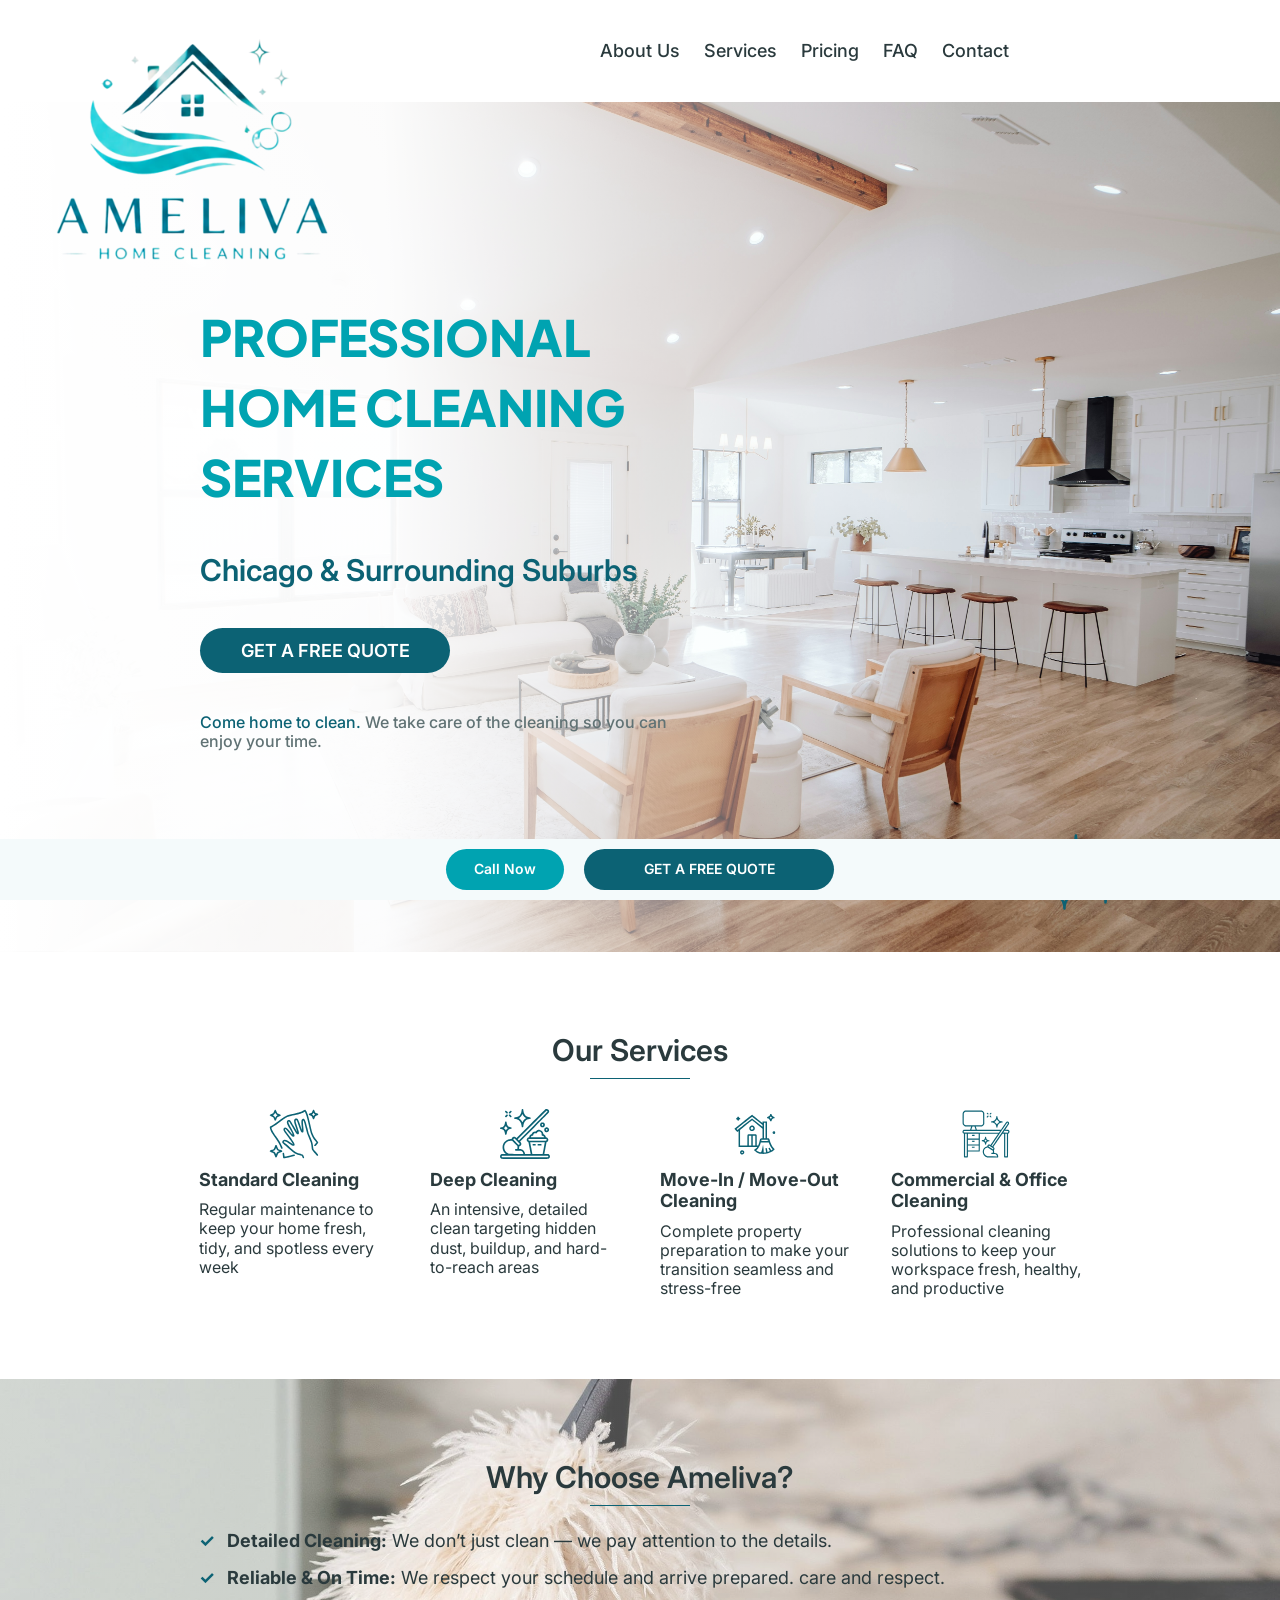
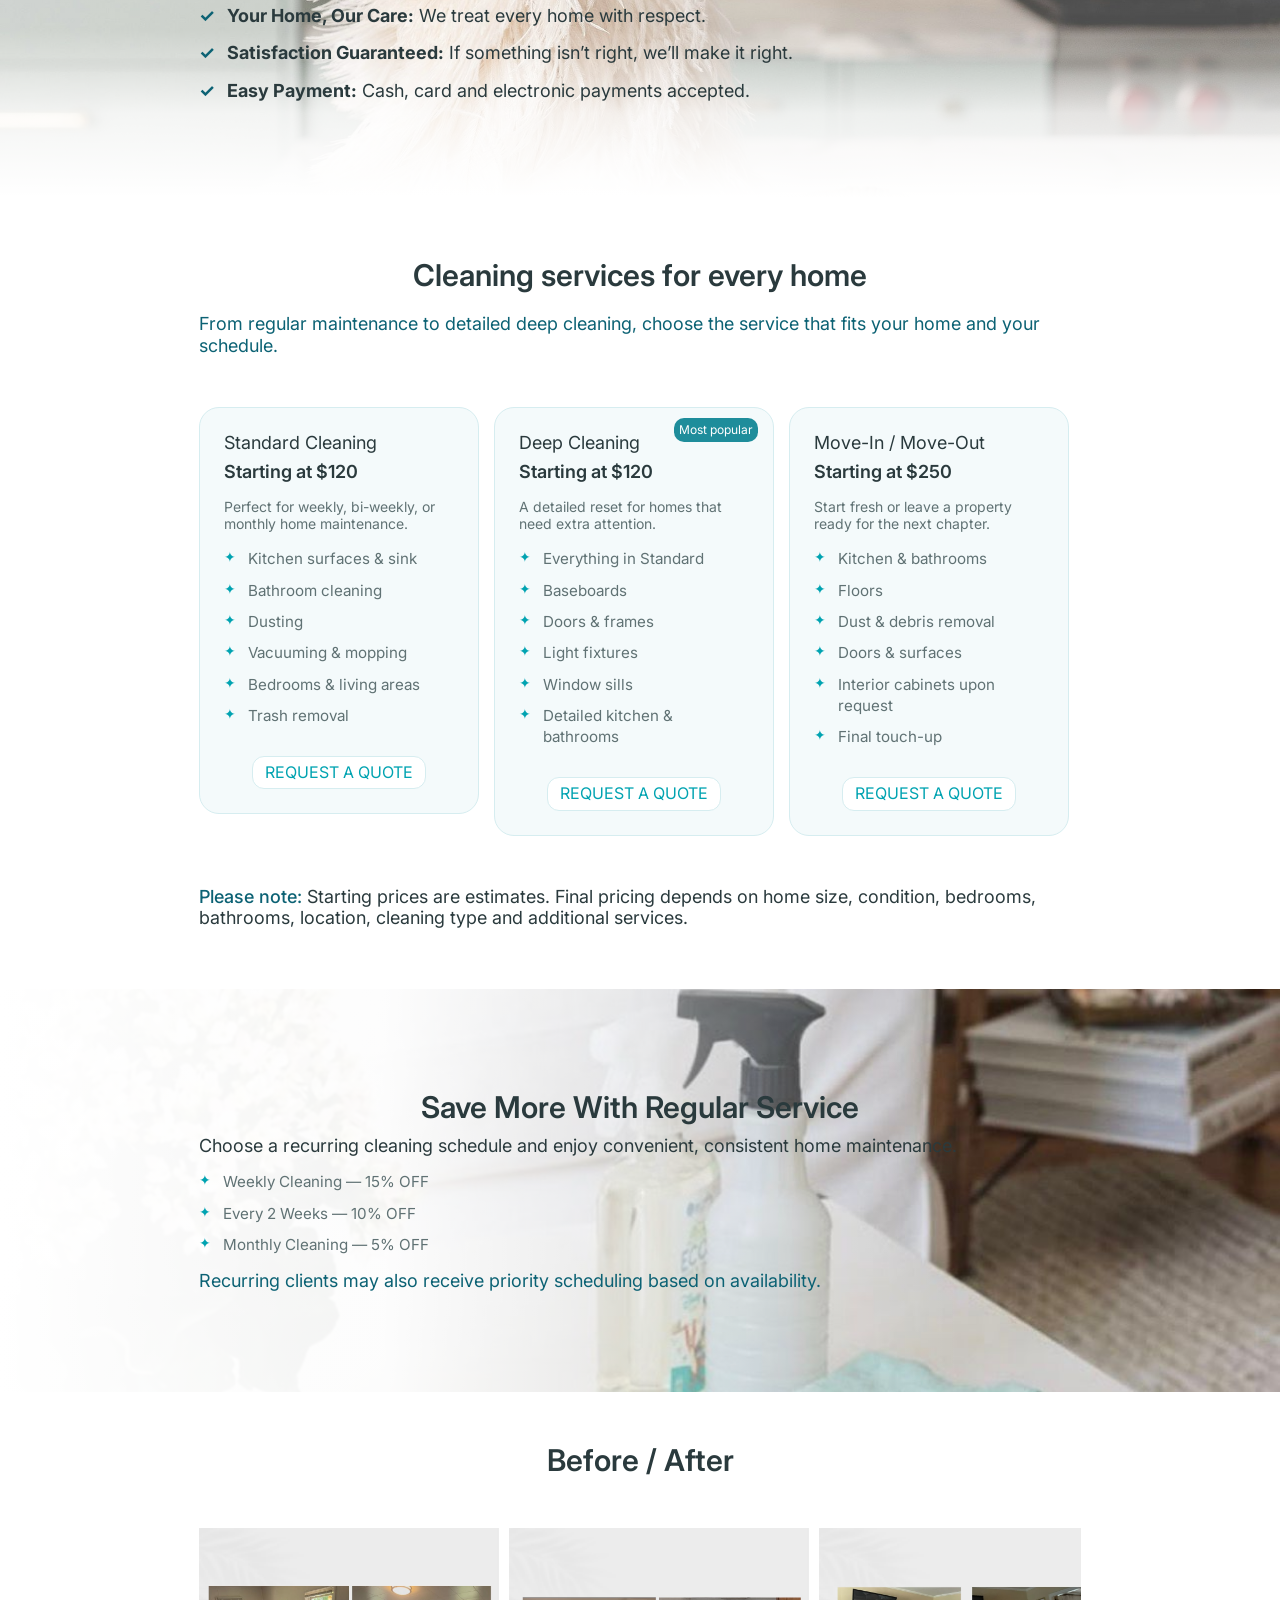
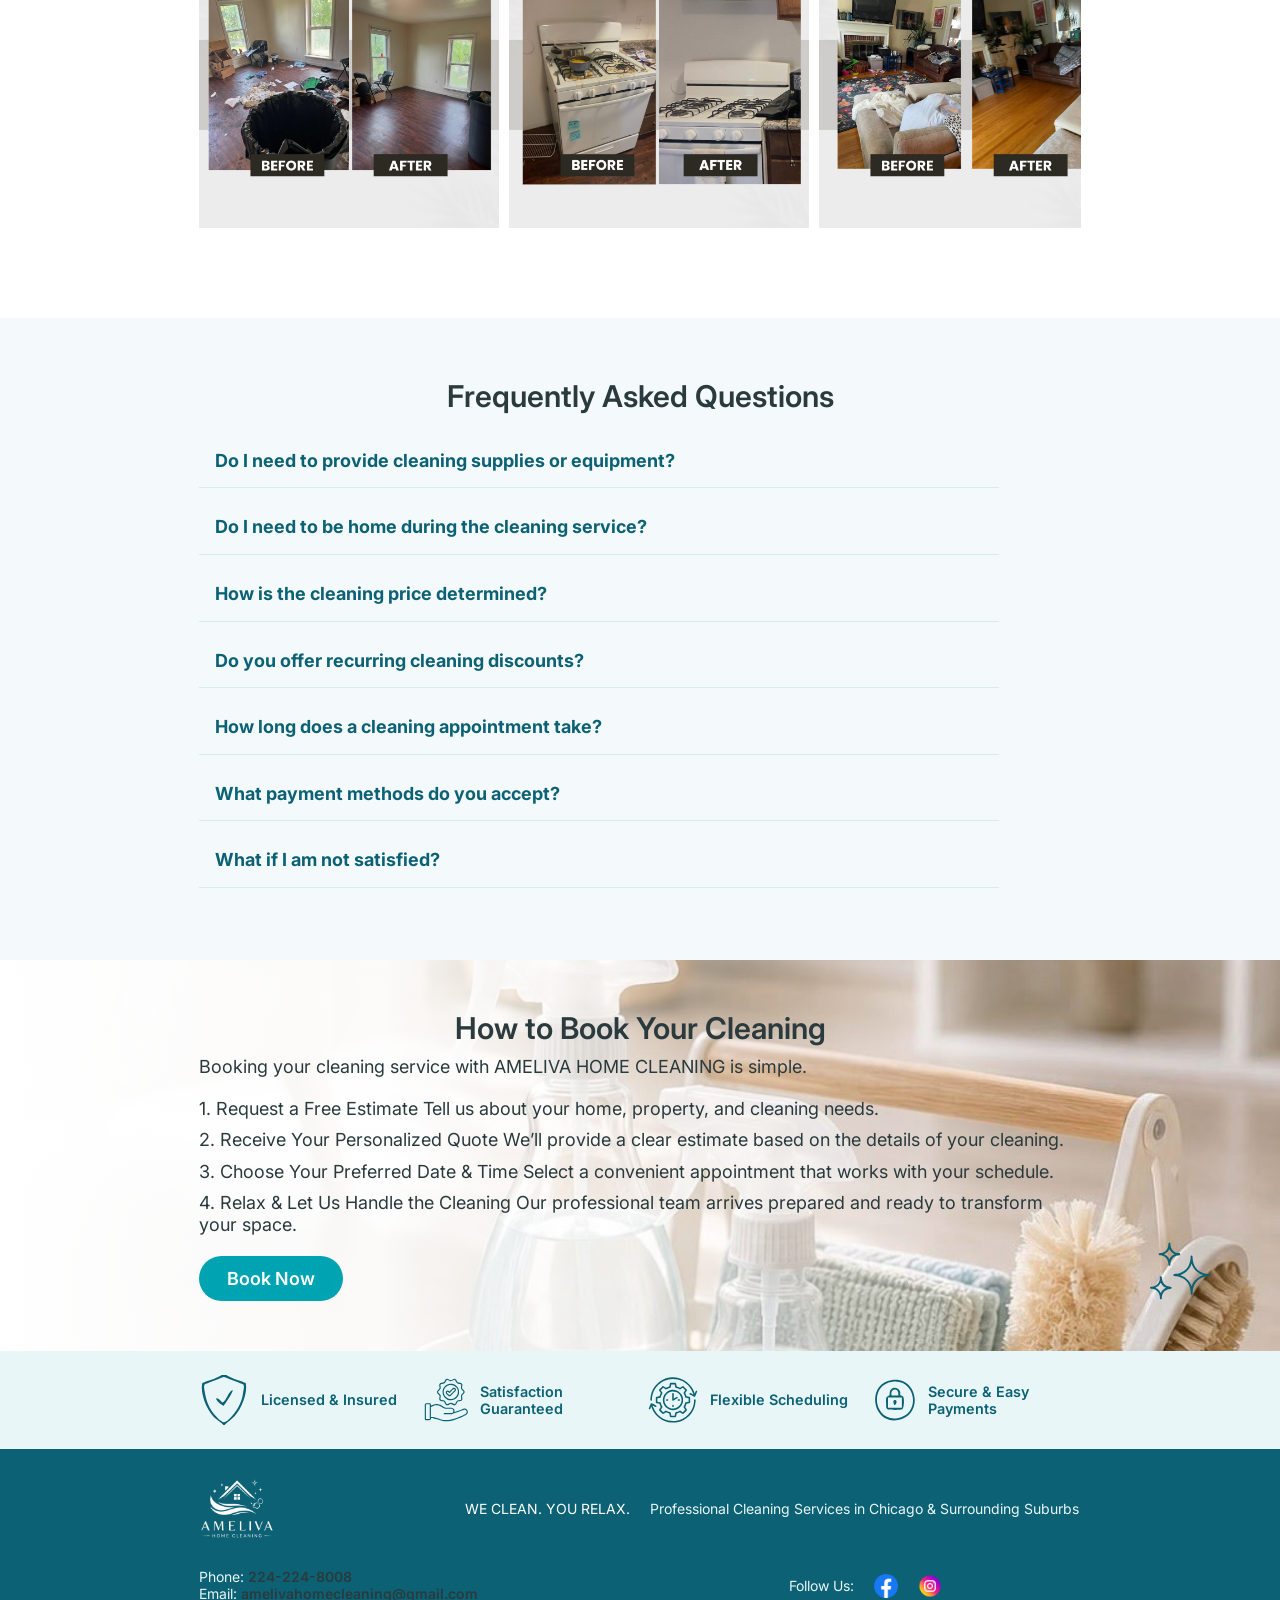
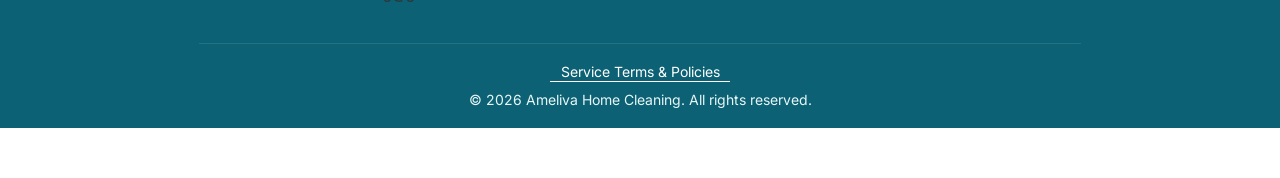
==== commit a6222c87: "fix text add footer button'" ====
--- a/index.html
+++ b/index.html
@@ -39,7 +39,7 @@
                 <li><a href="#faq">FAQ</a></li>
                 <li><a href="#contact">Contact</a></li>
             </ul>
-            <a href="./booking.html" target="_blank" class="btn btn-primary header__container__nav__button">Book Now</a>
+            <a href="./booking.html" target="_blank" class="btn btn-primary header__container__nav__button">Call Now</a>
         </nav>
         <div class="header__container__nav__overlay" id="navOverlay"></div>
     </header>
@@ -50,11 +50,13 @@
                 <img src="images/ameliva-logo.png" class="header__container__desctop__logo" alt="Ameliva Logo">
             </a>
             <div class="section__hero__content">
-                <h1 class="section__hero__title">Professional cleaning services</h1>
+                <h1 class="section__hero__title">Professional home cleaning services</h1>
                 <p class="section__hero__description">
                     Chicago & Surrounding Suburbs
                 </p>
-                <a href="./booking.html" target="_blank" class="btn btn-secondary">Book Your Cleaning</a>
+                <a href="./booking.html" target="_blank" class="btn btn-secondary">GET A FREE QUOTE</a>
+                <p class="section__hero__enjoy"><span>Come home to clean.</span> We take care of the cleaning so
+                    you can enjoy your time.</p>
             </div>
         </div>
 
@@ -121,23 +123,26 @@
             <ul class="section__why-us__list">
                 <li>
                     <span class="section__why-us__list__icon">✓</span>
-                    <span><strong>Meticulous Attention to Detail:</strong> We don't rush through a job. We focus on
-                        every area.</span>
+                    <span><strong>Detailed Cleaning:</strong> We don’t just clean — we pay attention to the
+                        details.</span>
                 </li>
                 <li>
                     <span class="section__why-us__list__icon">✓</span>
-                    <span><strong>Experienced Professionals:</strong> Highly skilled team treating your home with
+                    <span><strong>Reliable & On Time:</strong> We respect your schedule and arrive prepared.
                         care and respect.</span>
                 </li>
                 <li>
                     <span class="section__why-us__list__icon">✓</span>
-                    <span><strong>Modern Equipment:</strong> Effective cleaning methods and professional-grade
-                        products.</span>
+                    <span><strong>Your Home, Our Care:</strong> We treat every home with respect.</span>
                 </li>
                 <li>
                     <span class="section__why-us__list__icon">✓</span>
-                    <span><strong>100% Satisfaction Guaranteed:</strong> Reliable, honest & customer-focused
-                        service.</span>
+                    <span><strong>Satisfaction Guaranteed:</strong> If something isn’t right, we’ll make it
+                        right.</span>
+                </li>
+                <li>
+                    <span class="section__why-us__list__icon">✓</span>
+                    <span><strong>Easy Payment:</strong> Cash, card and electronic payments accepted.</span>
                 </li>
             </ul>
         </div>
@@ -147,141 +152,125 @@
 
     <section id="price" class="section__price">
         <div class="container">
-            <h2 class="section__title">Price</h2>
-            <p class="section__price__description">Whether you need routine maintenance, a detailed deep cleaning, or a
-                complete move-in/move-out service,
-                our team is committed to making your space feel fresh, spotless, and beautifully maintained.</p>
+            <h2 class="section__title">Cleaning services for every home</h2>
+            <p class="section__price__description">From regular maintenance to detailed deep cleaning, choose the
+                service that fits your home and your schedule.</p>
             <ul class="section__price__list">
                 <li class="section__price__list__item">
                     <article class="section__price__list__item-card">
                         <h3 class="section__price__list__item-card__title">Standard Cleaning</h3>
-                        <p class="section__price__list__item-card__description">Regular cleaning to keep your home fresh
-                            and tidy. Perfect for weekly, bi-weekly, or monthly maintenance</p>
-                        <ul class="section__price__list__item-card__list">
-                            <li class="section__price__list__item-card__list__item">Kitchen countertops, sink,
-                                backsplash, and appliance exteriors</li>
-                            <li class="section__price__list__item-card__list__item">Dusting of furniture and surfaces
-                            </li>
-                            <li class="section__price__list__item-card__list__item">Vacuuming carpets and rugs</li>
-                            <li class="section__price__list__item-card__list__item">Mopping floors</li>
+                        <p class="section__price__list__item-card__price">Starting at $120</p>
+                        <p class="section__price__list__item-card__description">Perfect for weekly, bi-weekly, or
+                            monthly home maintenance.</p>
+                        <ul class="section__price__list__item-card__list">
+                            <li class="section__price__list__item-card__list__item">Kitchen surfaces & sink</li>
+                            <li class="section__price__list__item-card__list__item">Bathroom cleaning</li>
+                            <li class="section__price__list__item-card__list__item">Dusting</li>
+                            <li class="section__price__list__item-card__list__item">Vacuuming & mopping</li>
+                            <li class="section__price__list__item-card__list__item">Bedrooms & living areas</li>
                             <li class="section__price__list__item-card__list__item">Trash removal</li>
-                            <li class="section__price__list__item-card__list__item">High-touch surface cleaning</li>
-                            <li class="section__price__list__item-card__list__item">Bedroom and living area refresh</li>
-                        </ul>
-                        <p class="section__price__item-card__price-tag">Starting at $110</p>
-                    </article>
-
-                </li>
-                <li class="section__price__list__item">
-                    <article class="section__price__list__item-card">
-                        <h3 class="section__price__list__item-card__title">Deep Cleaning</h3>
-                        <p class="section__price__list__item-card__description">We focus on accumulated dust, buildup,
-                            grime, and areas that are often overlooked during regular cleaning.</p>
-                        <p class="section__price__list__item-card__description__bottom">Includes everything in Standart
-                            Cleaning, Plus:</p>
-                        <ul class="section__price__list__item-card__list">
-                            <li class="section__price__list__item-card__list__item">Detailed bathroom scrubbing</li>
-                            <li class="section__price__list__item-card__list__item">Thorough kitchen cleaning</li>
-                            <li class="section__price__list__item-card__list__item">Baseboard cleaning</li>
-                            <li class="section__price__list__item-card__list__item">Doors and door frames</li>
+                        </ul>
+                        <a class="section__price__item-card__price-tag" href="./booking.html" target="_blank">REQUEST A
+                            QUOTE</a>
+                    </article>
+
+                </li>
+                <li class="section__price__list__item">
+                    <article class="section__price__list__item-card">
+                        <div class="section__price__list__item-card__title-container">
+                            <h3 class="section__price__list__item-card__title">Deep Cleaning</h3>
+                            <p class="section__price__list__item-card__popular">Most popular</p>
+                        </div>
+
+                        <p class="section__price__list__item-card__price">Starting at $120</p>
+                        <p class="section__price__list__item-card__description">A detailed reset for homes that need
+                            extra attention.</p>
+                        <ul class="section__price__list__item-card__list">
+                            <li class="section__price__list__item-card__list__item">Everything in Standard</li>
+                            <li class="section__price__list__item-card__list__item">Baseboards</li>
+                            <li class="section__price__list__item-card__list__item">Doors & frames</li>
                             <li class="section__price__list__item-card__list__item">Light fixtures</li>
-                            <li class="section__price__list__item-card__list__item">Window sills and blinds</li>
-                            <li class="section__price__list__item-card__list__item">Hard-to-reach areas</li>
-                            <li class="section__price__list__item-card__list__item">Detailed removal of dust and buildup
-                            </li>
-                        </ul>
-                        <p class="section__price__item-card__price-tag">Starting at $200</p>
-                    </article>
-                </li>
-                <li class="section__price__list__item">
-                    <article class="section__price__list__item-card">
-
+                            <li class="section__price__list__item-card__list__item">Window sills</li>
+                            <li class="section__price__list__item-card__list__item">Detailed kitchen & bathrooms</li>
+                        </ul>
+                        <a class="section__price__item-card__price-tag" href="./booking.html" target="_blank">REQUEST A
+                            QUOTE</a>
+                    </article>
+                </li>
+                <li class="section__price__list__item">
+                    <article class="section__price__list__item-card">
                         <h3 class="section__price__list__item-card__title">Move-In / Move-Out</h3>
-                        <p class="section__price__list__item-card__description">Perfect for renters, homeowners,
-                            landlords, property managers, and real estate professionals.</p>
-                        <ul class="section__price__list__item-card__list">
-                            <li class="section__price__list__item-card__list__item">Complete home cleaning</li>
-                            <li class="section__price__list__item-card__list__item">Detailed kitchen and bathroom
-                                cleaning
-                            </li>
-                            <li class="section__price__list__item-card__list__item">Interior cabinet cleaning upon
-                                request</li>
-                            <li class="section__price__list__item-card__list__item">Floor cleaning and care</li>
-                            <li class="section__price__list__item-card__list__item">Dust and debris removal</li>
-                            <li class="section__price__list__item-card__list__item">Final detailed touch-up</li>
-                        </ul>
-                        <p class="section__price__item-card__price-tag">Starting at $250</p>
+                        <p class="section__price__list__item-card__price">Starting at $250</p>
+                        <p class="section__price__list__item-card__description">Start fresh or leave a property ready
+                            for the next chapter.</p>
+                        <ul class="section__price__list__item-card__list">
+                            <li class="section__price__list__item-card__list__item">Kitchen & bathrooms</li>
+                            <li class="section__price__list__item-card__list__item">Floors</li>
+                            <li class="section__price__list__item-card__list__item">Dust & debris removal</li>
+                            <li class="section__price__list__item-card__list__item">Doors & surfaces</li>
+                            <li class="section__price__list__item-card__list__item">Interior cabinets upon request</li>
+                            <li class="section__price__list__item-card__list__item">Final touch-up</li>
+                        </ul>
+                        <a class="section__price__item-card__price-tag" href="./booking.html" target="_blank">REQUEST A
+                            QUOTE</a>
                     </article>
                 </li>
                 <li class="section__price__list__item">
                     <article class="section__price__list__item-card">
                         <h3 class="section__price__list__item-card__title">Airbnb & Rental Turnovers</h3>
-                        <p class="section__price__list__item-card__description">Guest-Ready, Every Time.
-                            Reliable cleaning services for short-term rentals, Airbnb properties, landlords, and
-                            investment properties.
-                        </p>
+                        <p class="section__price__list__item-card__price">Starting at $80</p>
+                        <p class="section__price__list__item-card__description">Reliable cleaning between guests and for
+                            short-term rentals.</p>
                         <ul class="section__price__list__item-card__list">
                             <li class="section__price__list__item-card__list__item">Complete turnover cleaning</li>
-                            <li class="section__price__list__item-card__list__item">Kitchen and bathroom sanitization
-                            </li>
+                            <li class="section__price__list__item-card__list__item">Kitchen & bathrooms</li>
                             <li class="section__price__list__item-card__list__item">Bedroom preparation</li>
                             <li class="section__price__list__item-card__list__item">Bed linen changes</li>
-                            <li class="section__price__list__item-card__list__item">Laundry service upon request</li>
-                            <li class="section__price__list__item-card__list__item">Restocking essentials upon request
-                            </li>
-                            <li class="section__price__list__item-card__list__item">Final presentation check</li>
-
-                            <li class="section__price__list__item-card__list__item">Additional Service <span>Laundry
-                                    Service — +$40–$80</span>
-                            </li>
-                        </ul>
-                        <p class="section__price__item-card__price-tag">Starting at $80</p>
-                    </article>
-                </li>
-                <li class="section__price__list__item">
-                    <article class="section__price__list__item-card">
-                        <h3 class="section__price__list__item-card__title">Office & Commercial Cleaning</h3>
-                        <p class="section__price__list__item-card__description">A Cleaner Workplace. A Better
-                            Impression.</p>
-                        <ul class="section__price__list__item-card__list">
-                            <li class="section__price__list__item-card__list__item">Workspace cleaning</li>
-                            <li class="section__price__list__item-card__list__item">Restroom cleaning & sanitizing</li>
+                            <li class="section__price__list__item-card__list__item">Laundry upon request</li>
+                        </ul>
+                        <a class="section__price__item-card__price-tag" href="./booking.html" target="_blank">REQUEST A
+                            QUOTE</a>
+                    </article>
+                </li>
+                <li class="section__price__list__item">
+                    <article class="section__price__list__item-card">
+                        <h3 class="section__price__list__item-card__title">Office & Commercial</h3>
+                        <p class="section__price__list__item-card__price">Custom Quote</p>
+                        <p class="section__price__list__item-card__description">Keep your workplace clean, comfortable,
+                            and professional.</p>
+                        <ul class="section__price__list__item-card__list">
+                            <li class="section__price__list__item-card__list__item">Workspace</li>
+                            <li class="section__price__list__item-card__list__item">Restrooms</li>
+                            <li class="section__price__list__item-card__list__item">Common areas</li>
+                            <li class="section__price__list__item-card__list__item">Floors</li>
                             <li class="section__price__list__item-card__list__item">Trash removal</li>
-                            <li class="section__price__list__item-card__list__item">Floor cleaning</li>
-                            <li class="section__price__list__item-card__list__item">Common area cleaning</li>
-                            <li class="section__price__list__item-card__list__item">High-touch surface sanitizing</li>
-                        </ul>
-                        <p class="section__price__list__item-card__description__bottom">For larger commercial properties
-                            and recurring contracts, custom quotes are available.</p>
-                        <p class="section__price__item-card__price-tag">Starting at $150</p>
-                    </article>
-                </li>
-                <li class="section__price__list__item">
-                    <article class="section__price__list__item-card">
-                        <h3 class="section__price__list__item-card__title">Additional Services</h3>
-                        <p class="section__price__list__item-card__description">Customize your cleaning service with
-                            additional options.</p>
-                        <ul class="section__price__list__item-card__list">
-                            <li class="section__price__list__item-card__list__item">Laundry Wash & Fold — +$40–$60</li>
-                            <li class="section__price__list__item-card__list__item">Laundry Wash, Fold & Put Away —
-                                +$60–$100</li>
-                            <li class="section__price__list__item-card__list__item">Interior Window Cleaning — +$50+
-                            </li>
-                            <li class="section__price__list__item-card__list__item">Inside Refrigerator — +$40–$75</li>
-                            <li class="section__price__list__item-card__list__item">Inside Oven — +$40–$75</li>
-                            <li class="section__price__list__item-card__list__item">Inside Cabinets — +$75+</li>
-                            <li class="section__price__list__item-card__list__item">Heavy Pet Hair Removal — +$30–$100
-                            </li>
-                        </ul>
-                        <p class="section__price__list__item-card__description__bottom">Additional services may vary
-                            depending
-                            on the size and condition of the property.</p>
-                    </article>
-                </li>
-            </ul>
-            <p class="section__prise__minimum">Minimum Service Charge - $120</p>
-            <p class="section__prise__conditions">A minimum service charge applies to cleaning appointments.
-                Final pricing may vary depending on the property’s size, condition, location, and requested services.
+                            <li class="section__price__list__item-card__list__item">High-touch surfaces</li>
+                        </ul>
+                        <a class="section__price__item-card__price-tag" href="./booking.html" target="_blank">REQUEST A
+                            QUOTE</a>
+                    </article>
+                </li>
+                <li class="section__price__list__item">
+                    <article class="section__price__list__item-card">
+                        <h3 class="section__price__list__item-card__title">Add-On Services</h3>
+                        <p class="section__price__list__item-card__price">By Request</p>
+                        <p class="section__price__list__item-card__description">Customize your cleaning with additional
+                            services.</p>
+                        <ul class="section__price__list__item-card__list">
+                            <li class="section__price__list__item-card__list__item">Inside oven</li>
+                            <li class="section__price__list__item-card__list__item">LInside refrigerator</li>
+                            <li class="section__price__list__item-card__list__item">Interior windows</li>
+                            <li class="section__price__list__item-card__list__item">Baseboards</li>
+                            <li class="section__price__list__item-card__list__item">Inside cabinets</li>
+                            <li class="section__price__list__item-card__list__item">Laundry</li>
+                        </ul>
+                        <a class="section__price__item-card__price-tag" href="./booking.html" target="_blank">ADD TO MY
+                            QUOTE</a>
+                    </article>
+                </li>
+            </ul>
+            <p class="section__prise__conditions"><span>Please note:</span> Starting prices are estimates. Final pricing
+                depends on home size, condition, bedrooms, bathrooms, location, cleaning type and additional services.
             </p>
         </div>
     </section>
@@ -437,6 +426,7 @@
     </section>
     </main>
 
+
     <footer id="contact" class="section__footer">
         <div class="container">
             <div class="section__footer__container">
@@ -446,26 +436,30 @@
                 </div>
                 <p class="section__footer__area">Professional Cleaning Services in Chicago & Surrounding Suburbs</p>
                 <div class="section__footer__contacts">
-                    <p>Phone: <a href="tel:+17731234567" itemprop="telephone">(773) 123-4567</a></p>
-                    <p>Email: <a href="mailto:info@amelivacleaning.com" itemprop="email">info@amelivacleaning.com</a>
+                    <p>Phone: <a href="tel:+12242248008" itemprop="telephone">224-224-8008</a></p>
+                    <p>Email: <a href="amelivahomecleaning@gmail.com" itemprop="email">amelivahomecleaning@gmail.com</a>
                     </p>
                 </div>
 
                 <div class="section__footer__socials">
                     <p>Follow Us:</p>
 
-                    <a href="#" aria-label="Facebook" target="_blank"><img src="./images/facebook.png" alt="Facebook"
-                            width="24" height="24"></a>
-                    <a href="#" aria-label="Instagram" target="_blank"><img src="./images/instagram.png" alt="Instagram"
-                            width="24" height="24"></a>
+                    <a href="https://www.facebook.com/profile.php?id=61593935253231" aria-label="Facebook"
+                        target="_blank"><img src="./images/facebook.png" alt="Facebook" width="24" height="24"></a>
+                    <a href="https://www.instagram.com/amelivahomecleaning/#" aria-label="Instagram"
+                        target="_blank"><img src="./images/instagram.png" alt="Instagram" width="24" height="24"></a>
                 </div>
             </div>
             <div class="section__footer__bottom">
-                <a href="/policies.html" target="_blank" class="section__footer__policies">Service Terms &
+                <a href="./policies.html" target="_blank" class="section__footer__policies">Service Terms &
                     Policies</a>
                 <p class="section__footer__rights-reserved">&copy; 2026 Ameliva Home Cleaning. All rights reserved.</p>
             </div>
         </div>
+        <div class="section__footer__button">
+            <a href="tel:+12242248008" itemprop="telephone" class="btn btn-primary">Call Now</a>
+            <a href="./booking.html" target="_blank" class="btn btn-secondary">GET A FREE QUOTE</a>
+        </div>
     </footer>
 
     </main>
--- a/sass/main.css
+++ b/sass/main.css
@@ -286,7 +286,7 @@
   }
 }
 .section__hero {
-  background-image: linear-gradient(to right, #ffffff 0%, rgba(255, 255, 255, 0.95) 30%, rgba(255, 255, 255, 0.4) 55%, transparent 75%), url(../images/hero2.jpg);
+  background-image: linear-gradient(to right, #ffffff 0%, rgba(255, 255, 255, 0.95) 30%, rgba(255, 255, 255, 0.4) 55%, transparent 75%), url(../images/hero4.jpg);
   background-repeat: no-repeat;
   background-position: center;
   background-size: cover;
@@ -374,6 +374,15 @@
   }
 }
 
+.section__hero__enjoy {
+  color: #607274;
+  font-size: 16px;
+  font-weight: 500;
+}
+.section__hero__enjoy span {
+  color: #0C6274;
+}
+
 .section__hero__wave {
   position: absolute;
   bottom: 0;
@@ -522,7 +531,6 @@
 .section__price__list {
   display: grid;
   grid-auto-flow: column;
-  grid-auto-columns: min-max(300px, 1fr);
   gap: 15px;
   padding-bottom: 30px;
   overflow-x: scroll;
@@ -543,24 +551,51 @@
 .section__price__list__item-card {
   background: #F4FAFB;
   border: 1px solid #D6EDF0;
+  border-radius: 20px;
   padding: 24px;
   display: flex;
   flex-direction: column;
   align-items: flex-start;
   transition: transform 0.3s ease;
+  position: relative;
 }
 .section__price__list__item-card:hover {
   transform: translateY(-5px);
 }
 
+.section__price__list__item-card__title-container {
+  display: flex;
+}
+
+.section__price__list__item-card__popular {
+  font-size: 12px;
+  background-color: #1E8D9B;
+  color: #FFFFFF;
+  border-radius: 10px;
+  padding: 5px;
+  position: absolute;
+  top: 10px;
+  right: 15px;
+}
+
 .section__price__list__item-card__title {
   margin-bottom: 8px;
+  font-size: 18px;
+  font-weight: 400;
+}
+
+.section__price__list__item-card__price {
+  font-weight: 600;
 }
 
 .section__price__list__item-card__description {
   color: #607274;
   font-size: 14px;
-  margin-bottom: 16px;
+  margin: 16px 0;
+}
+
+.section__price__list__item-card__list {
+  margin-bottom: 20px;
 }
 
 .section__price__list__item-card__list__item {
@@ -592,6 +627,10 @@
   border: 1px solid #D6EDF0;
   margin: 0 auto;
 }
+.section__price__item-card__price-tag:hover, .section__price__item-card__price-tag:focus {
+  background-color: #00A3B1;
+  color: #FFFFFF;
+}
 
 .section__prise__minimum {
   margin-top: 30px;
@@ -600,6 +639,10 @@
 
 .section__prise__conditions {
   margin-top: 20px;
+}
+.section__prise__conditions span {
+  color: #0C6274;
+  font-weight: 500;
 }
 
 .section__discount {
@@ -992,6 +1035,7 @@
   padding-top: 20px;
   color: #E8F6F8;
   font-size: 14px;
+  position: relative;
 }
 
 .section__footer__container {
@@ -999,6 +1043,10 @@
   grid-template-columns: 1fr;
   gap: 32px;
   padding-bottom: 40px;
+}
+.section__footer__container a {
+  color: #2A3A3D;
+  font-weight: 600;
 }
 @media screen and (min-width: 768px) {
   .section__footer__container {
@@ -1035,6 +1083,7 @@
   padding: 20px 0;
   text-align: center;
   font-size: 0.875rem;
+  margin-bottom: 50px;
 }
 
 .section__footer__socials {
@@ -1046,4 +1095,16 @@
 
 .section__footer__rights-reserved {
   margin-top: 10px;
+}
+
+.section__footer__button {
+  display: flex;
+  gap: 20px;
+  justify-content: center;
+  align-items: center;
+  background-color: #F4FAFB;
+  padding: 10px 0px;
+  position: fixed;
+  bottom: 0;
+  width: 100%;
 }
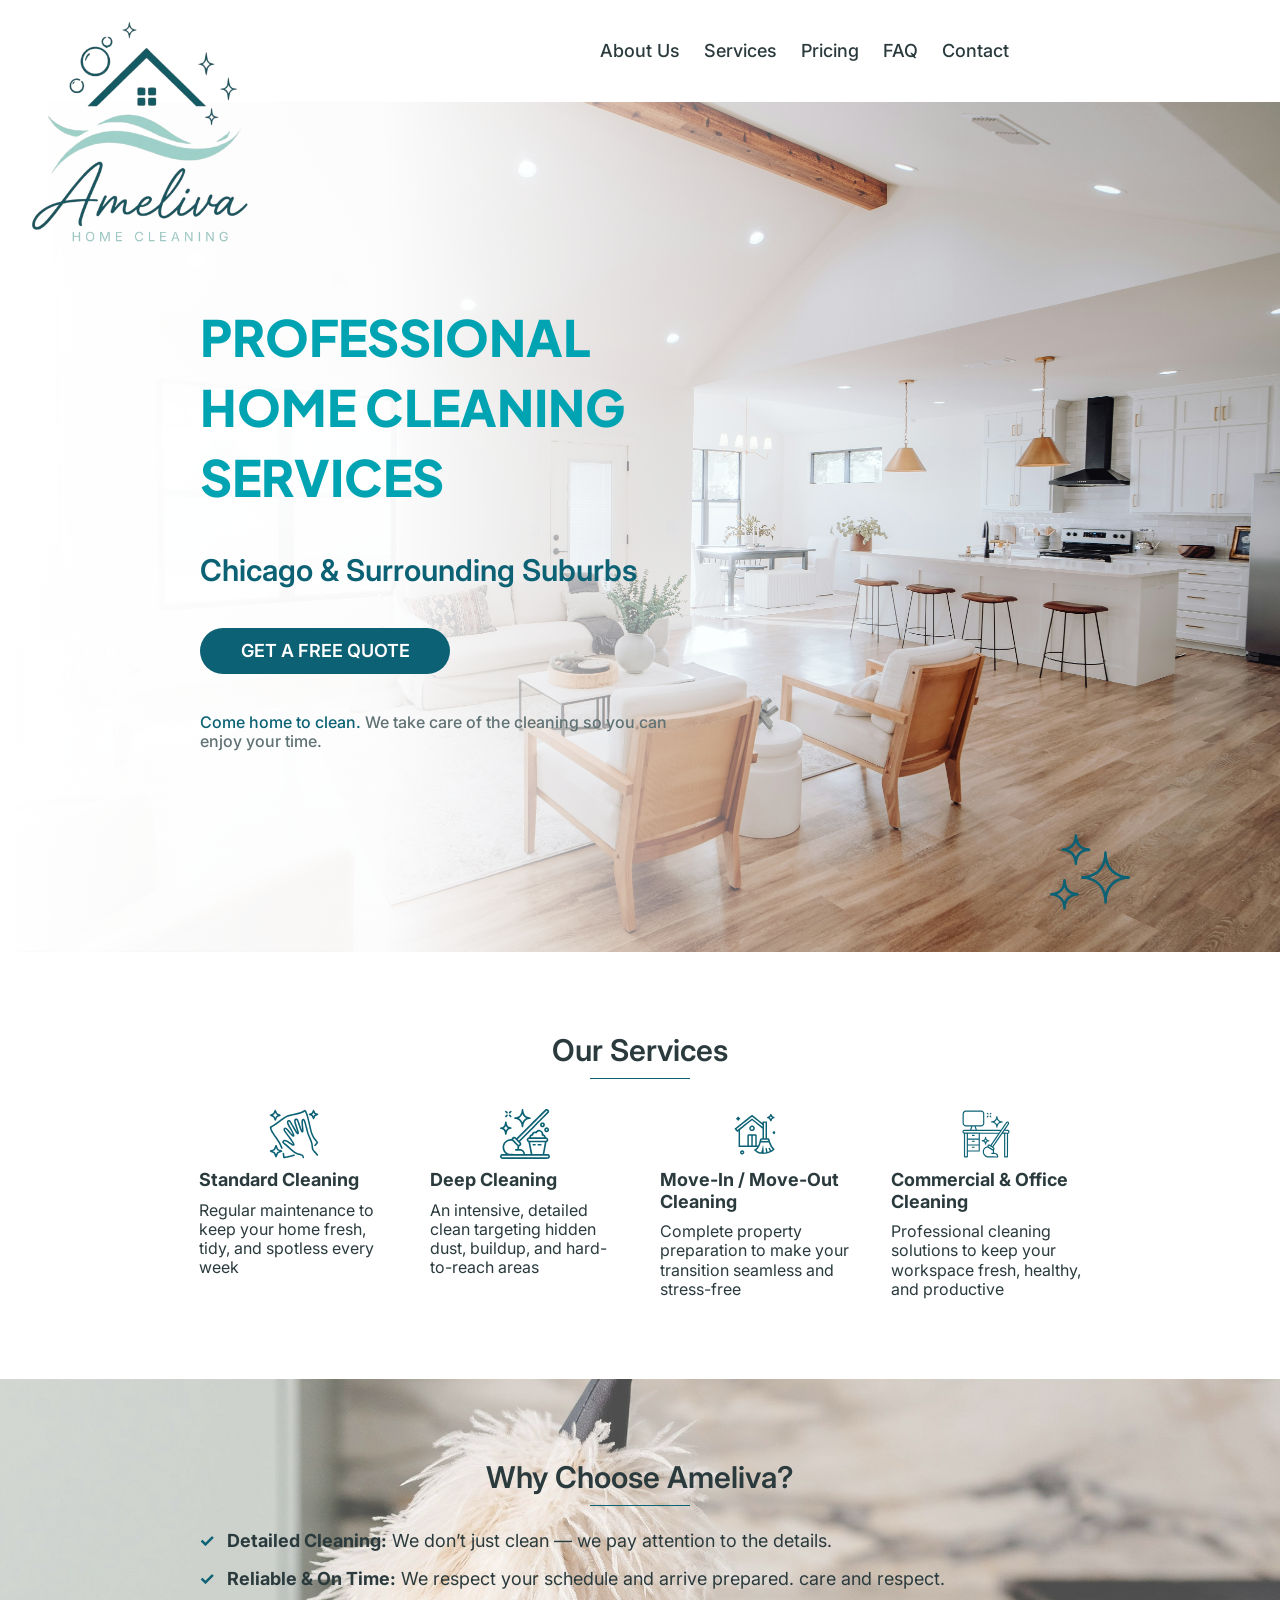
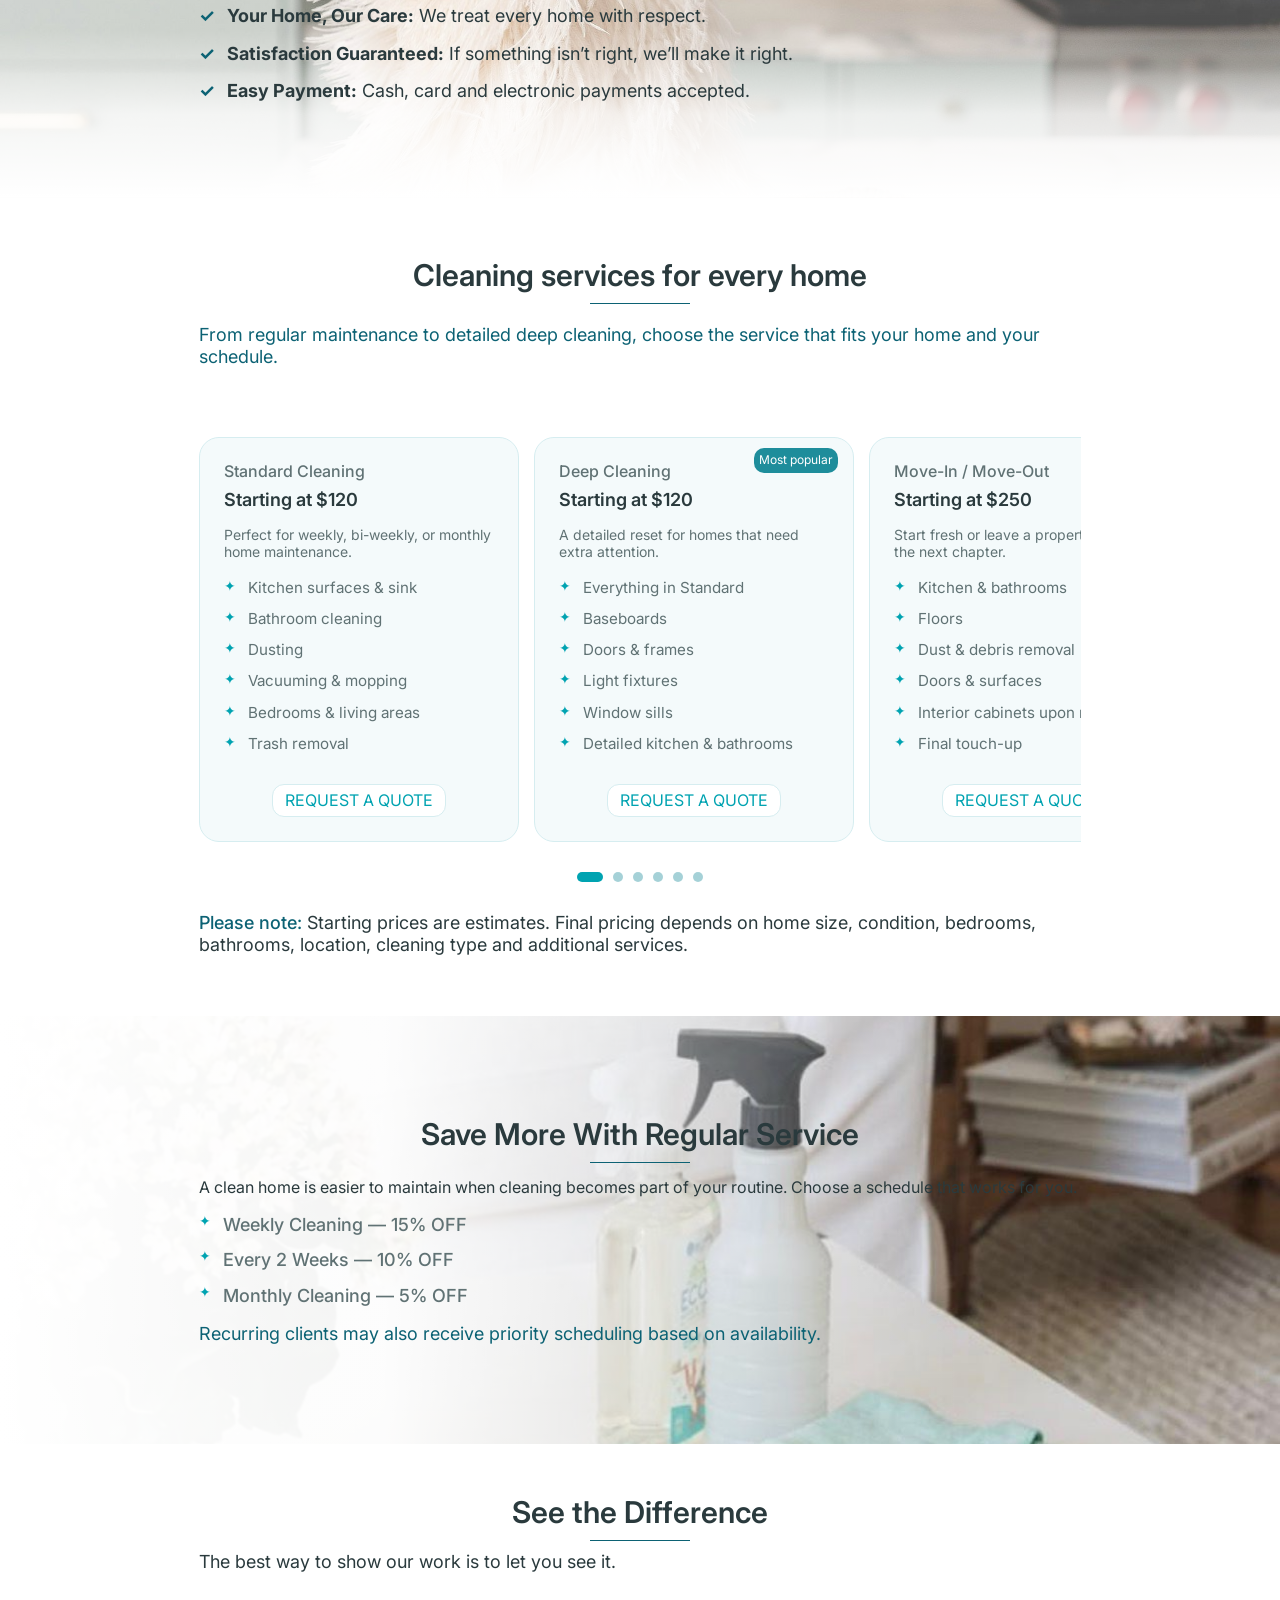
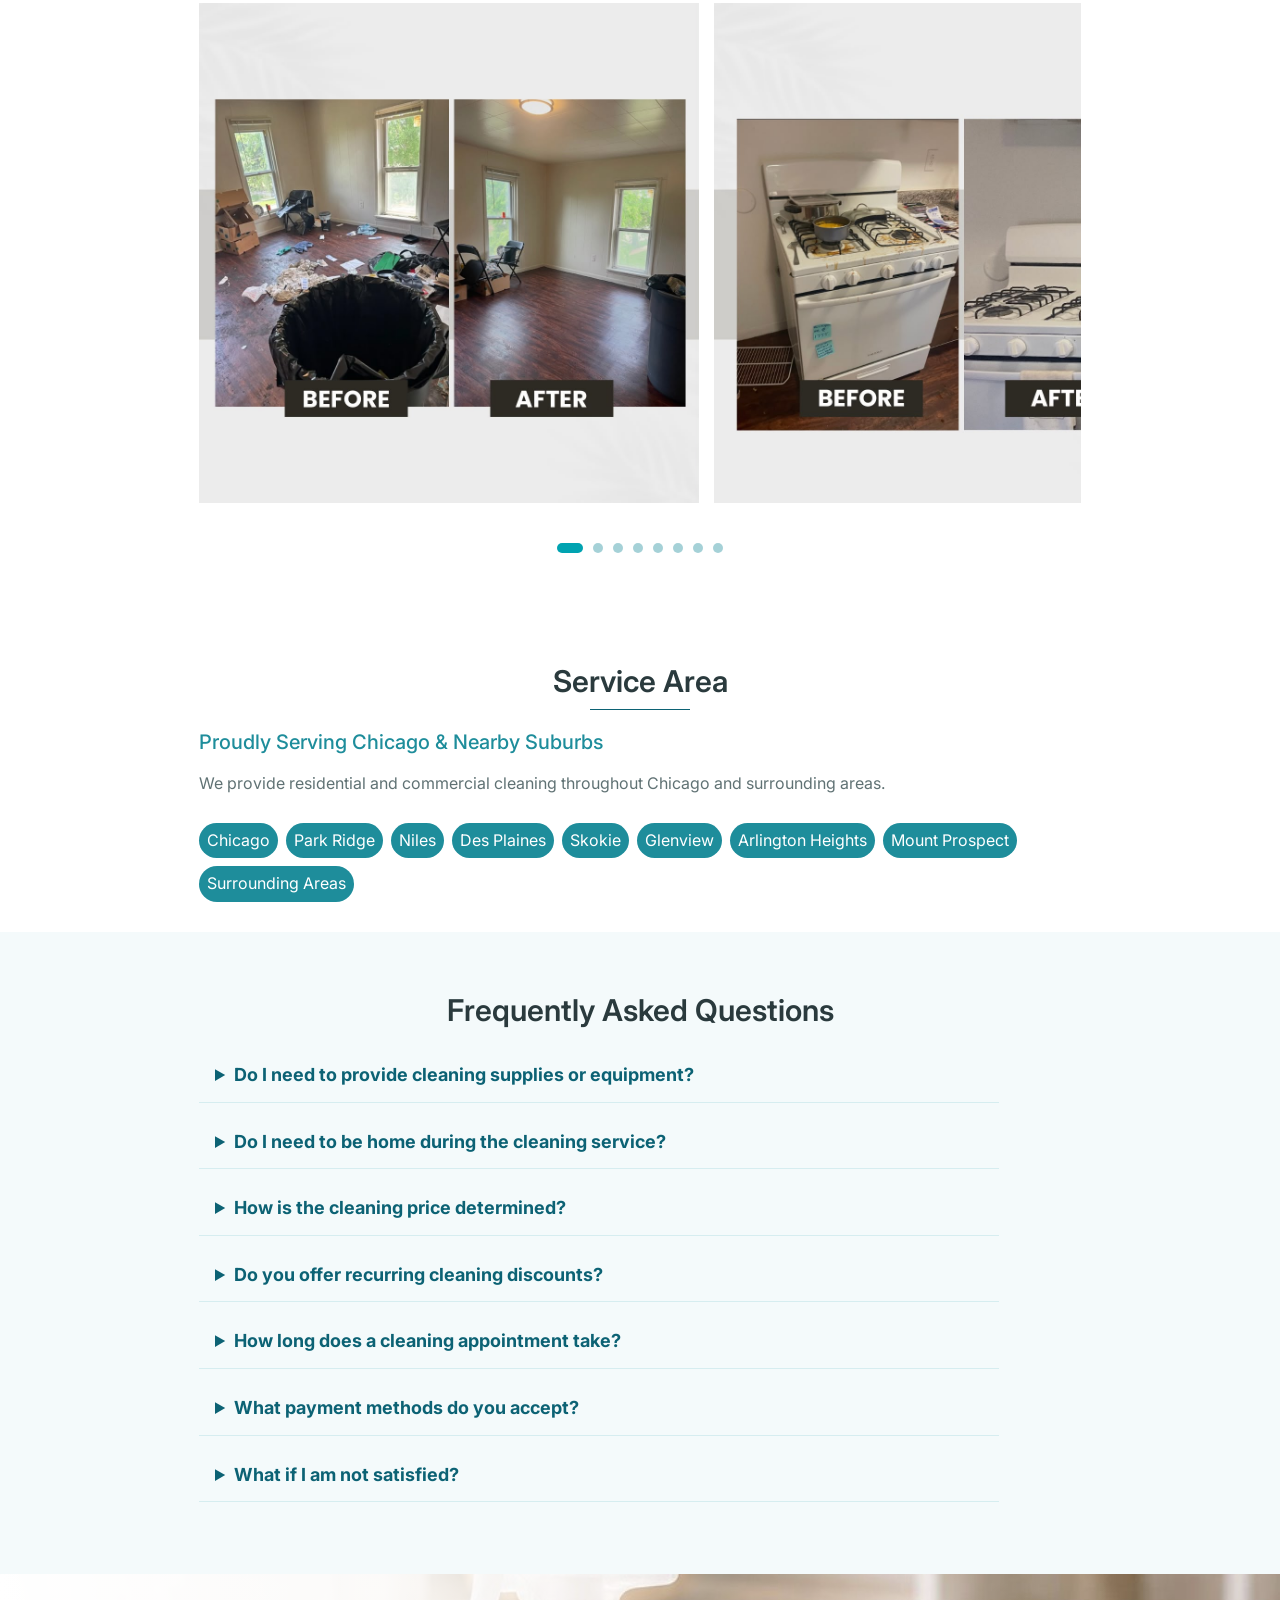
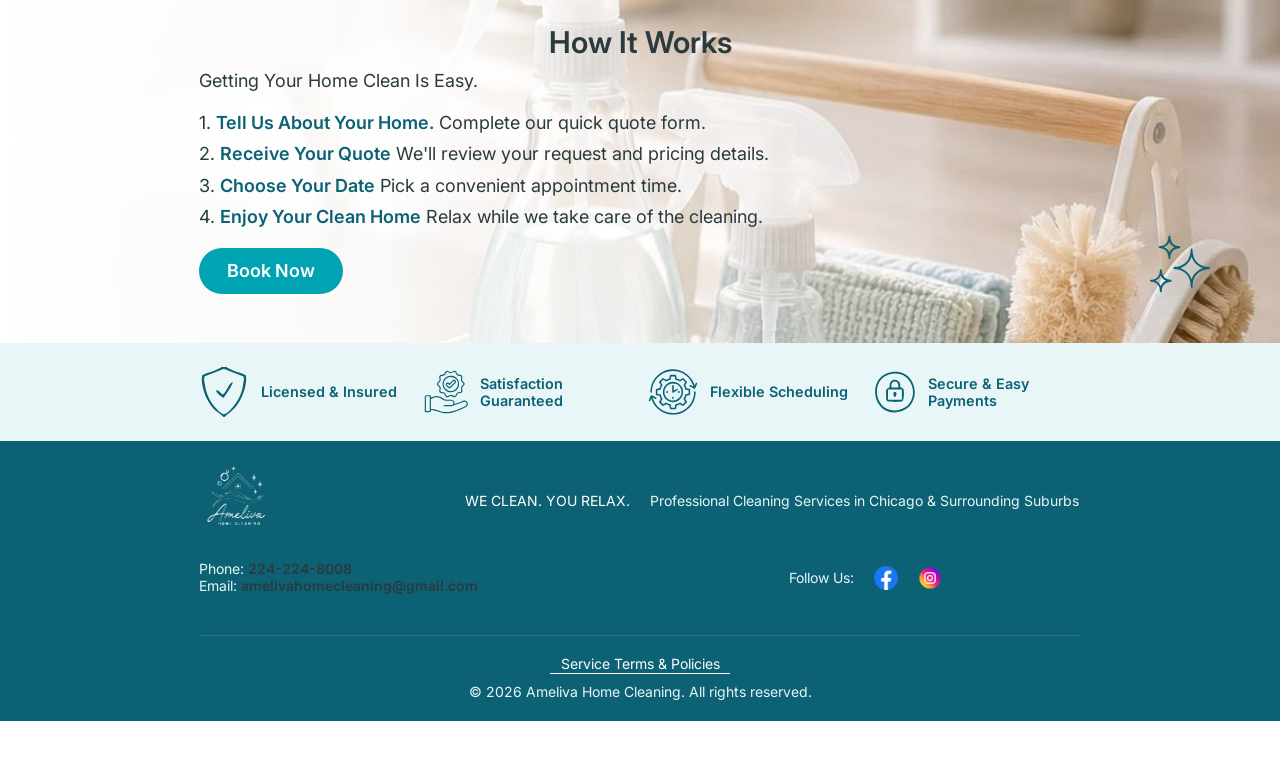
==== commit dfdfdfe7: "add animation pagination fix styles" ====
--- a/index.html
+++ b/index.html
@@ -5,7 +5,7 @@
     <meta charset="UTF-8">
     <meta name="viewport" content="width=device-width, initial-scale=1.0">
     <title>Ameliva Home Cleaning | Professional Cleaning Services in Chicago</title>
-    <link rel="shortcut icon" href="./images/ameliva-logo.png" type="image/x-icon" />
+    <link rel="shortcut icon" href="./images/logo.png" type="image/x-icon" />
     <meta name="description"
         content="Professional residential and commercial cleaning services in Chicago & surrounding suburbs. Standard, deep, move-in/out, and Airbnb turnovers.">
     <link rel="preconnect" href="https://fonts.googleapis.com">
@@ -23,7 +23,7 @@
     <header class="header">
         <div class="header__container__menu">
             <a href="/index.html">
-                <img src="images/ameliva-logo.png" class="header__container__menu__logo" alt="Ameliva Logo">
+                <img src="images/logo.png" class="header__container__menu__logo" alt="Ameliva Logo">
             </a>
             <button class="burger-menu" id="burgerBtn" aria-label="Toggle navigation">
                 <span></span>
@@ -39,7 +39,8 @@
                 <li><a href="#faq">FAQ</a></li>
                 <li><a href="#contact">Contact</a></li>
             </ul>
-            <a href="./booking.html" target="_blank" class="btn btn-primary header__container__nav__button">Call Now</a>
+            <a href="tel:+12242248008" itemprop="telephone" class="btn btn-primary header__container__nav__button">Call
+                Now</a>
         </nav>
         <div class="header__container__nav__overlay" id="navOverlay"></div>
     </header>
@@ -47,14 +48,15 @@
     <section class="section__hero">
         <div class="section__hero__container">
             <a href="#index.html" class="logo__container__descktop">
-                <img src="images/ameliva-logo.png" class="header__container__desctop__logo" alt="Ameliva Logo">
+                <img src="images/logo.png" class="header__container__desctop__logo" alt="Ameliva Logo">
             </a>
             <div class="section__hero__content">
-                <h1 class="section__hero__title">Professional home cleaning services</h1>
-                <p class="section__hero__description">
+                <h1 class="section__hero__title reveal-on-scroll">Professional home cleaning services</h1>
+                <p class="section__hero__description reveal-on-scroll reveal-delay-1">
                     Chicago & Surrounding Suburbs
                 </p>
-                <a href="./booking.html" target="_blank" class="btn btn-secondary">GET A FREE QUOTE</a>
+                <a href="./booking.html" target="_blank" class="btn btn-secondary reveal-on-scroll reveal-delay-1">GET A
+                    FREE QUOTE</a>
                 <p class="section__hero__enjoy"><span>Come home to clean.</span> We take care of the cleaning so
                     you can enjoy your time.</p>
             </div>
@@ -68,9 +70,8 @@
         <svg class="section__hero__icon" width="40px" height="40px">
             <use href="./images/sprite.svg#stars"></use>
         </svg>
-
-    </section>
-    <section class="section section__services" id="services">
+    </section>
+    <section class="section section__services reveal-on-scroll" id="services">
         <div class="container">
             <h2 class="section__title">Our Services</h2>
             <p class="section__title__decor"></p>
@@ -116,7 +117,7 @@
     </section>
 
 
-    <section id="about" class="section__why-us">
+    <section id="about" class="section__why-us reveal-on-scroll">
         <div class="container section__why-us__content">
             <h2 class="section__title">Why Choose Ameliva?</h2>
             <p class="section__title__decor"></p>
@@ -150,9 +151,10 @@
     </section>
 
 
-    <section id="price" class="section__price">
+    <section id="price" class="section__price reveal-on-scroll">
         <div class="container">
             <h2 class="section__title">Cleaning services for every home</h2>
+            <p class="section__title__decor"></p>
             <p class="section__price__description">From regular maintenance to detailed deep cleaning, choose the
                 service that fits your home and your schedule.</p>
             <ul class="section__price__list">
@@ -269,17 +271,25 @@
                     </article>
                 </li>
             </ul>
+            <div class="section__price__pagination">
+                <button class="section__price__dot active" aria-label="Go to slide 1"></button>
+                <button class="section__price__dot" aria-label="Go to slide 2"></button>
+                <button class="section__price__dot" aria-label="Go to slide 3"></button>
+                <button class="section__price__dot" aria-label="Go to slide 4"></button>
+                <button class="section__price__dot" aria-label="Go to slide 5"></button>
+                <button class="section__price__dot" aria-label="Go to slide 6"></button>
+            </div>
             <p class="section__prise__conditions"><span>Please note:</span> Starting prices are estimates. Final pricing
                 depends on home size, condition, bedrooms, bathrooms, location, cleaning type and additional services.
             </p>
         </div>
     </section>
-    <section class="section__discount">
+    <section class="section__discount reveal-on-scroll">
         <div class="container">
             <h3 class="section__title">Save More With Regular Service</h3>
-            <p class="section__discount__desc">Choose a recurring cleaning schedule and enjoy
-                convenient, consistent home
-                maintenance.</p>
+            <p class="section__title__decor"></p>
+            <p class="section__discount__desc">A clean home is easier to maintain when cleaning becomes part of your
+                routine. Choose a schedule that works for you.</p>
             <ul class="section__discount__list">
                 <li class="section__discount__list__item">Weekly Cleaning — 15% OFF</li>
                 <li class="section__discount__list__item">Every 2 Weeks — 10% OFF</li>
@@ -290,9 +300,11 @@
         </div>
     </section>
 
-    <section class="section__before-after">
-        <div class="container">
-            <h3 class="section__title">Before / After</h3>
+    <section class="section__before-after reveal-on-scroll">
+        <div class="container">
+            <h3 class="section__title">See the Difference</h3>
+            <p class="section__title__decor"></p>
+            <p class="section__before-after__desc">The best way to show our work is to let you see it.</p>
             <ul class="section__before-after__list">
                 <li class="section__before-after__list__item">
                     <img class="section__before-after__list__item__img" src="./images/before-after.jpg" />
@@ -319,74 +331,110 @@
                     <img class="section__before-after__list__item__img" src="./images/before-after7.jpg" />
                 </li>
             </ul>
-        </div>
-    </section>
-
-    <section id="faq" class="section__faq">
+            <div class="section__before__pagination">
+                <button class="section__before__dot active" aria-label="Go to slide 1"></button>
+                <button class="section__before__dot" aria-label="Go to slide 2"></button>
+                <button class="section__before__dot" aria-label="Go to slide 3"></button>
+                <button class="section__before__dot" aria-label="Go to slide 4"></button>
+                <button class="section__before__dot" aria-label="Go to slide 5"></button>
+                <button class="section__before__dot" aria-label="Go to slide 6"></button>
+                <button class="section__before__dot" aria-label="Go to slide 7"></button>
+                <button class="section__before__dot" aria-label="Go to slide 8"></button>
+            </div>
+        </div>
+    </section>
+    <section class="section__area reveal-on-scroll">
+        <div class="container">
+            <h3 class="section__title">Service Area</h3>
+            <p class="section__title__decor"></p>
+            <p class="section__area__subtitle">Proudly Serving Chicago & Nearby Suburbs</p>
+            <p class="section__area__desc">We provide residential and commercial cleaning throughout Chicago and
+                surrounding
+                areas.</p>
+            <ul class="section__area__list">
+                <li class="section__area__list__item">Chicago</li>
+                <li class="section__area__list__item">Park Ridge</li>
+                <li class="section__area__list__item">Niles</li>
+                <li class="section__area__list__item">Des Plaines</li>
+                <li class="section__area__list__item">Skokie</li>
+                <li class="section__area__list__item">Glenview</li>
+                <li class="section__area__list__item">Arlington Heights</li>
+                <li class="section__area__list__item">Mount Prospect</li>
+                <li class="section__area__list__item">Surrounding Areas</li>
+            </ul>
+        </div>
+
+
+    </section>
+
+    <section id="faq" class="section__faq reveal-on-scroll">
         <div class="container">
             <h2 class="section__title">Frequently Asked Questions</h2>
 
-            <ul class="section__faq__list">
-                <li class="section__faq__list__item">
-                    <p class="section__faq__list__item__q">Do I need to provide cleaning supplies or equipment?</p>
+            <div class="section__faq__list">
+                <details class="section__faq__list__item">
+                    <summary class="section__faq__list__item__q">Do I need to provide cleaning supplies or equipment?
+                    </summary>
                     <p class="section__faq__list__item__a">No. Our team arrives fully prepared with professional
                         cleaning supplies and modern equipment
                         needed to complete the service. If you have specific products you prefer us to use, please let
                         us know in advance.</p>
-                </li>
-
-                <li class="section__faq__list__item">
-                    <p class="section__faq__list__item__q">Do I need to be home during the cleaning service?</p>
+                </details>
+
+                <details class="section__faq__list__item">
+                    <summary class="section__faq__list__item__q">Do I need to be home during the cleaning service?
+                    </summary>
                     <p class="section__faq__list__item__a">No. Many of our clients provide access instructions before
                         the appointment. We respect your
                         privacy and treat every home with care.</p>
-                </li>
-
-                <li class="section__faq__list__item">
-                    <p class="section__faq__list__item__q">How is the cleaning price determined?</p>
+                </details>
+
+                <details class="section__faq__list__item">
+                    <summary class="section__faq__list__item__q">How is the cleaning price determined?</summary>
                     <p class="section__faq__list__item__a">Pricing depends on home size, bedrooms/bathrooms count,
                         cleaning type, and property condition. We
                         provide clear estimates before starting.</p>
-                </li>
-
-                <li class="section__faq__list__item">
-                    <p class="section__faq__list__item__q">Do you offer recurring cleaning discounts?</p>
+                </details>
+
+                <details class="section__faq__list__item">
+                    <summary class="section__faq__list__item__q">Do you offer recurring cleaning discounts?</summary>
                     <p class="section__faq__list__item__a">Yes. We offer weekly cleaning, every two weeks cleaning,
                         monthly cleaning. Recurring clients receive priority scheduling and maintenance pricing.
                     </p>
-                </li>
-                <li class="section__faq__list__item">
-                    <p class="section__faq__list__item__q">How long does a cleaning appointment take?</p>
+                </details>
+                <details class="section__faq__list__item">
+                    <summary class="section__faq__list__item__q">How long does a cleaning appointment take?</summary>
                     <p class="section__faq__list__item__a">The time depends on the size and condition of your home and
                         the type of cleaning selected. During your estimate, we can provide an approximate timeframe.
                     </p>
-                </li>
-                <li class="section__faq__list__item">
-                    <p class="section__faq__list__item__q">What payment methods do you accept?</p>
+                </details>
+                <details class="section__faq__list__item">
+                    <summary class="section__faq__list__item__q">What payment methods do you accept?</summary>
                     <p class="section__faq__list__item__a">Cash, cards, and electronic payments.</p>
-                </li>
-                <li class="section__faq__list__item">
-                    <p class="section__faq__list__item__q">What if I am not satisfied?</p>
+                </details>
+                <details class="section__faq__list__item">
+                    <summary class="section__faq__list__item__q">What if I am not satisfied?</summary>
                     <p class="section__faq__list__item__a">Please contact us within 24 hours. We will review your
                         concerns and work to make it right.</p>
-                </li>
-            </ul>
-        </div>
-    </section>
-    <section class="section__booking">
-        <div class="container">
-            <h3 class="section__title">How to Book Your Cleaning</h3>
-            <p class="sectioion__description">Booking your cleaning service with AMELIVA HOME CLEANING is simple.</p>
+                </details>
+            </div>
+        </div>
+    </section>
+    <section class="section__booking reveal-on-scroll">
+        <div class="container">
+            <h3 class="section__title">How It Works</h3>
+            <p class="sectioion__description">Getting Your Home Clean Is Easy.</p>
             <ul class="section__booking__list">
-                <li class="section__booking__list__item"> 1. Request a Free Estimate
-                    Tell us about your home, property, and cleaning needs.</li>
-                <li class="section__booking__list__item"> 2. Receive Your Personalized Quote
-                    We’ll provide a clear estimate based on the details of your cleaning.</li>
+                <li class="section__booking__list__item"> 1. <span>Tell Us About Your Home.</span> Complete our quick
+                    quote form.
+                </li>
+                <li class="section__booking__list__item"> 2. <span>Receive Your Quote</span>
+                    We'll review your request and pricing details.</li>
                 <li class="section__booking__list__item">
-                    3. Choose Your Preferred Date & Time
-                    Select a convenient appointment that works with your schedule.</li>
-                <li class="section__booking__list__item"> 4. Relax & Let Us Handle the Cleaning
-                    Our professional team arrives prepared and ready to transform your space.</li>
+                    3. <span>Choose Your Date</span>
+                    Pick a convenient appointment time.</li>
+                <li class="section__booking__list__item"> 4. <span>Enjoy Your Clean Home</span>
+                    Relax while we take care of the cleaning.</li>
             </ul>
             <svg class="section__booking__icon" width="40px" height="40px">
                 <use href="./images/sprite.svg#stars"></use>
@@ -394,7 +442,7 @@
             <a href="./booking.html" target="_blank" class="btn btn-primary header__container__nav__button">Book Now</a>
         </div>
     </section>
-    <section class="section__trust-signals">
+    <section class="section__trust-signals reveal-on-scroll">
         <div class="container">
             <ul class="section__trust-signals__list">
                 <li class="section__trust-signals__list__item">
@@ -431,13 +479,14 @@
         <div class="container">
             <div class="section__footer__container">
                 <div class="section__footer__brand">
-                    <img class="section__footer__logo" src="./images/logo-footer.png" />
+                    <img class="section__footer__logo" src="./images/footer-logo.png" />
                     <p>We clean. You relax.</p>
                 </div>
                 <p class="section__footer__area">Professional Cleaning Services in Chicago & Surrounding Suburbs</p>
                 <div class="section__footer__contacts">
                     <p>Phone: <a href="tel:+12242248008" itemprop="telephone">224-224-8008</a></p>
-                    <p>Email: <a href="amelivahomecleaning@gmail.com" itemprop="email">amelivahomecleaning@gmail.com</a>
+                    <p>Email: <a href="mailto:amelivahomecleaning@gmail.com"
+                            itemprop="email">amelivahomecleaning@gmail.com</a>
                     </p>
                 </div>
 
@@ -456,6 +505,7 @@
                 <p class="section__footer__rights-reserved">&copy; 2026 Ameliva Home Cleaning. All rights reserved.</p>
             </div>
         </div>
+
         <div class="section__footer__button">
             <a href="tel:+12242248008" itemprop="telephone" class="btn btn-primary">Call Now</a>
             <a href="./booking.html" target="_blank" class="btn btn-secondary">GET A FREE QUOTE</a>
@@ -463,7 +513,14 @@
     </footer>
 
     </main>
+    <button class="back-to-top" id="backToTop" aria-label="Scroll to top">
+        ↑
+    </button>
     <script src="./js/menu.js"></script>
+    <script src="./js/footer-button.js"></script>
+    <script src="./js/slider.js"></script>
+    <script src="./js/pagination.js"></script>
+    <script src="./js/animation.js"></script>
 </body>
 
 </html>
--- a/sass/main.css
+++ b/sass/main.css
@@ -154,7 +154,7 @@
 }
 
 .header__container__menu__logo {
-  width: 100px;
+  width: 120px;
   height: auto;
 }
 
@@ -321,13 +321,13 @@
   .logo__container__descktop {
     display: block;
     position: absolute;
-    top: -150px;
+    top: -100px;
     left: 0;
   }
 }
 
 .header__container__desctop__logo {
-  width: 400px;
+  width: 300px;
   height: auto;
 }
 
@@ -532,20 +532,33 @@
   display: grid;
   grid-auto-flow: column;
   gap: 15px;
-  padding-bottom: 30px;
-  overflow-x: scroll;
-  scroll-padding: 2rem;
-  padding: 30px 0;
-  scrollbar-width: thin;
-  scrollbar-color: #00A3B1 #E8F6F8;
+  overflow-x: auto;
+  padding: 50px 0 20px 0;
+  scroll-snap-type: x mandatory;
+  scroll-behavior: smooth;
+  -webkit-overflow-scrolling: touch;
+  scrollbar-width: none;
+  -ms-overflow-style: none;
+}
+.section__price__list::-webkit-scrollbar {
+  display: none;
+  width: 0;
+  height: 0;
 }
 
 .section__price__list__item {
   display: flex;
   flex-direction: column;
-  width: 280px;
+  width: 300px;
   height: 100%;
   position: relative;
+  flex-shrink: 0;
+  scroll-snap-align: center;
+}
+@media screen and (min-width: 768px) {
+  .section__price__list__item {
+    width: 320px;
+  }
 }
 
 .section__price__list__item-card {
@@ -580,8 +593,9 @@
 
 .section__price__list__item-card__title {
   margin-bottom: 8px;
-  font-size: 18px;
-  font-weight: 400;
+  font-size: 16px;
+  font-weight: 500;
+  color: #607274;
 }
 
 .section__price__list__item-card__price {
@@ -645,6 +659,37 @@
   font-weight: 500;
 }
 
+.section__price__pagination {
+  display: flex;
+  justify-content: center;
+  align-items: center;
+  gap: 10px;
+  margin: 10px 0 30px 0;
+}
+.section__price__pagination .section__price__dot {
+  width: 10px;
+  height: 10px;
+  border-radius: 50%;
+  background-color: #1E8D9B;
+  border: none;
+  padding: 0;
+  cursor: pointer;
+  opacity: 0.4;
+  transition: all 0.3s ease;
+}
+.section__price__pagination .section__price__dot:hover {
+  opacity: 0.7;
+}
+.section__price__pagination .section__price__dot {
+  /* Активна крапочка стає довшою та виділяється темнішим телом */
+}
+.section__price__pagination .section__price__dot.active {
+  opacity: 1;
+  width: 26px;
+  border-radius: 12px;
+  background-color: #00A3B1;
+}
+
 .section__discount {
   background-image: linear-gradient(to right, #ffffff 0%, rgba(255, 255, 255, 0.95) 30%, rgba(255, 255, 255, 0.4) 55%, transparent 75%), url(../images/discount.jpg);
   background-repeat: no-repeat;
@@ -665,7 +710,8 @@
 }
 
 .section__discount__desc {
-  margin-bottom: 15px;
+  margin: 15px 0;
+  font-size: 16px;
 }
 
 .section__discount__list__item {
@@ -674,6 +720,8 @@
   margin-bottom: 10px;
   font-size: 0.95rem;
   color: #607274;
+  font-weight: 500;
+  font-size: 18px;
   line-height: 1.4;
   transition: color 0.3s ease;
 }
@@ -701,16 +749,26 @@
   }
 }
 
+.section__before-after__desc {
+  margin-top: 10px;
+}
+
 .section__before-after__list {
   display: grid;
-  grid-template-columns: 1fr 1fr 1fr 1fr 1fr 1fr 1fr 1fr;
-  grid-template-rows: auto;
-  grid-column-gap: 10px;
-  overflow: scroll;
-  scroll-snap-type: both mandatory;
-  scroll-padding: 1rem;
-  padding: 40px 0;
-  align-items: stretch;
+  grid-auto-flow: column;
+  gap: 15px;
+  overflow-x: auto;
+  padding: 30px 0 30px 0;
+  scroll-snap-type: x mandatory;
+  scroll-behavior: smooth;
+  -webkit-overflow-scrolling: touch;
+  scrollbar-width: none;
+  -ms-overflow-style: none;
+}
+.section__before-after__list::-webkit-scrollbar {
+  display: none;
+  width: 0;
+  height: 0;
 }
 
 .section__before-after__list__item {
@@ -719,6 +777,84 @@
   scroll-snap-align: center;
   width: 300px;
   position: relative;
+  flex-shrink: 0;
+  scroll-snap-align: center;
+}
+@media screen and (min-width: 768px) {
+  .section__before-after__list__item {
+    width: 400px;
+  }
+}
+@media screen and (min-width: 1200px) {
+  .section__before-after__list__item {
+    width: 500px;
+  }
+}
+
+.section__before__pagination {
+  display: flex;
+  justify-content: center;
+  align-items: center;
+  gap: 10px;
+  margin: 10px 0 30px 0;
+}
+.section__before__pagination .section__before__dot {
+  width: 10px;
+  height: 10px;
+  border-radius: 50%;
+  background-color: #1E8D9B;
+  border: none;
+  padding: 0;
+  cursor: pointer;
+  opacity: 0.4;
+  transition: all 0.3s ease;
+}
+.section__before__pagination .section__before__dot:hover {
+  opacity: 0.7;
+}
+.section__before__pagination .section__before__dot {
+  /* Активна крапочка стає довшою та виділяється темнішим телом */
+}
+.section__before__pagination .section__before__dot.active {
+  opacity: 1;
+  width: 26px;
+  border-radius: 12px;
+  background-color: #00A3B1;
+}
+
+.section__area {
+  padding: 30px 0;
+}
+
+.section__area__subtitle {
+  margin-top: 20px;
+  font-size: 20px;
+  font-weight: 500;
+  color: #1E8D9B;
+}
+
+.section__area__desc {
+  margin-top: 20px;
+  font-size: 16px;
+  color: #607274;
+}
+
+.section__area__list {
+  margin-top: 30px;
+  display: flex;
+  flex-direction: row;
+  flex-wrap: wrap;
+  gap: 8px;
+}
+
+.section__area__list__item {
+  color: #FFFFFF;
+  background-color: #1E8D9B;
+  width: -moz-fit-content;
+  width: fit-content;
+  border-radius: 20px;
+  padding: 8px;
+  font-size: 16px;
 }
 
 .section__booking {
@@ -747,6 +883,10 @@
 .section__booking__list__item {
   margin-bottom: 10px;
 }
+.section__booking__list__item span {
+  color: #0C6274;
+  font-weight: 600;
+}
 .section__booking__list__item:last-child {
   margin-bottom: 0;
 }
@@ -801,62 +941,297 @@
   padding: 50px 0px 50px 0px;
 }
 
-.section__booking__form {
-  background: #FFFFFF;
+.booking-container {
+  max-width: 800px;
+  margin: 0 auto;
+}
+
+.booking-title {
+  font-size: 32px;
+  font-weight: 700;
+  color: #0C6274;
+  text-align: center;
+  margin-bottom: 8px;
+}
+
+.booking-subtitle {
+  font-size: 16px;
+  color: #607274;
+  text-align: center;
+  margin-bottom: 40px;
+}
+
+.booking-form {
+  background-color: #F4FAFB;
   border: 1px solid #D6EDF0;
-  border-radius: 16px;
-  padding: 24px;
-  box-shadow: 0 10px 30px rgba(0, 0, 0, 0.05);
-}
-@media screen and (min-width: 992px) {
-  .section__booking__form {
-    padding: 40px;
-  }
-}
-
-.section__booking__form__group-row {
-  display: grid;
-  grid-template-columns: 1fr;
+  border-radius: 24px;
+  padding: 32px;
+  box-shadow: 0 10px 30px rgba(0, 0, 0, 0.04);
+}
+.booking-form__section {
+  margin-bottom: 32px;
+  padding-bottom: 24px;
+  border-bottom: 1px solid #D6EDF0;
+}
+.booking-form__section:last-of-type {
+  border-bottom: none;
+  padding-bottom: 0;
+  margin-bottom: 24px;
+}
+.booking-form__section-title {
+  font-size: 18px;
+  font-weight: 600;
+  color: #0C6274;
+  margin-bottom: 20px;
+}
+.booking-form__row {
+  display: flex;
+  flex-direction: column;
   gap: 16px;
   margin-bottom: 16px;
 }
-@media screen and (min-width: 992px) {
-  .section__booking__form__group-row {
-    grid-template-columns: repeat(3, 1fr);
-  }
-}
-
-.section__booking__form__field {
+.booking-form__row:last-child {
+  margin-bottom: 0;
+}
+@media screen and (min-width: 640px) {
+  .booking-form__row {
+    flex-direction: row;
+  }
+}
+.booking-form__group {
   display: flex;
   flex-direction: column;
-  gap: 6px;
-}
-.section__booking__form__field.full-width {
-  margin-bottom: 24px;
-}
-.section__booking__form__field label {
-  font-size: 0.9rem;
-  font-weight: 600;
-  color: #0C6274;
-}
-.section__booking__form__field input,
-.section__booking__form__field select,
-.section__booking__form__field textarea {
+  width: 100%;
+}
+@media screen and (min-width: 640px) {
+  .booking-form__group--half {
+    flex: 1;
+  }
+}
+@media screen and (min-width: 640px) {
+  .booking-form__group--third {
+    flex: 1;
+  }
+}
+.booking-form__label {
+  font-size: 14px;
+  font-weight: 500;
+  color: #0C6274;
+  margin-bottom: 8px;
+}
+.booking-form {
+  /* Пола вводу (Text, Tel, Email, Select, Date, Textarea) */
+}
+.booking-form__input, .booking-form__select, .booking-form__textarea {
+  width: 100%;
   padding: 12px 16px;
+  font-size: 15px;
+  font-family: inherit;
+  color: #0C6274;
+  background-color: #FFFFFF;
   border: 1px solid #D6EDF0;
-  border-radius: 8px;
-  font-size: 1rem;
+  border-radius: 12px;
   outline: none;
-}
-.section__booking__form__field input:focus,
-.section__booking__form__field select:focus,
-.section__booking__form__field textarea:focus {
+  transition: all 0.25s ease;
+}
+.booking-form__input::-moz-placeholder, .booking-form__select::-moz-placeholder, .booking-form__textarea::-moz-placeholder {
+  color: #607274;
+}
+.booking-form__input::placeholder, .booking-form__select::placeholder, .booking-form__textarea::placeholder {
+  color: #607274;
+}
+.booking-form__input:focus, .booking-form__select:focus, .booking-form__textarea:focus {
   border-color: #00A3B1;
-}
-
-.btn-submit {
+  box-shadow: 0 0 0 3px rgba(0, 163, 177, 0.15);
+}
+.booking-form__select {
+  cursor: pointer;
+  -webkit-appearance: none;
+     -moz-appearance: none;
+          appearance: none;
+  background-image: url("data:image/svg+xml,%3Csvg xmlns='http://www.w3.org/2000/svg' width='12' height='12' viewBox='0 0 24 24' fill='none' stroke='%200a4d4e' stroke-width='2' stroke-linecap='round' stroke-linejoin='round'%3E%3Cpolyline points='6 9 12 15 18 9'%3E%3C/polyline%3E%3C/svg%3E");
+  background-repeat: no-repeat;
+  background-position: right 16px center;
+  padding-right: 40px;
+}
+.booking-form__input--date::-webkit-calendar-picker-indicator {
+  cursor: pointer;
+  opacity: 0.6;
+  filter: invert(30%) sepia(50%) saturate(1000%) hue-rotate(145deg);
+  -webkit-transition: opacity 0.2s ease;
+  transition: opacity 0.2s ease;
+}
+.booking-form__input--date::-webkit-calendar-picker-indicator:hover {
+  opacity: 1;
+}
+.booking-form__textarea {
+  resize: vertical;
+  min-height: 100px;
+}
+.booking-form {
+  /* 1. ДОДАТКОВІ ОПЦІЇ (Чекбокси) */
+}
+.booking-form__checkbox-grid {
+  display: grid;
+  grid-template-columns: repeat(auto-fill, minmax(220px, 1fr));
+  gap: 12px;
+}
+.booking-form__checkbox-card {
+  display: flex;
+  align-items: center;
+  gap: 12px;
+  padding: 14px 16px;
+  background-color: #FFFFFF;
+  border: 1px solid #D6EDF0;
+  border-radius: 12px;
+  cursor: pointer;
+  transition: all 0.25s ease;
+  -webkit-user-select: none;
+     -moz-user-select: none;
+          user-select: none;
+}
+.booking-form__checkbox-card input[type=checkbox] {
+  display: none;
+}
+.booking-form__checkbox-card .booking-form__checkbox-custom {
+  width: 20px;
+  height: 20px;
+  border: 2px solid #1E8D9B;
+  border-radius: 6px;
+  position: relative;
+  flex-shrink: 0;
+  transition: all 0.2s ease;
+}
+.booking-form__checkbox-card .booking-form__checkbox-custom::after {
+  content: "";
+  position: absolute;
+  left: 6px;
+  top: 2px;
+  width: 5px;
+  height: 10px;
+  border: solid #FFFFFF;
+  border-width: 0 2px 2px 0;
+  transform: rotate(45deg);
+  opacity: 0;
+  transition: opacity 0.2s ease;
+}
+.booking-form__checkbox-card .booking-form__checkbox-text {
+  font-size: 14px;
+  color: #607274;
+}
+.booking-form__checkbox-card:has(input:checked) {
+  border-color: #00A3B1;
+  background-color: #1E8D9B;
+}
+.booking-form__checkbox-card:has(input:checked) .booking-form__checkbox-custom {
+  background-color: #00A3B1;
+  border-color: #00A3B1;
+}
+.booking-form__checkbox-card:has(input:checked) .booking-form__checkbox-custom::after {
+  opacity: 1;
+}
+.booking-form__checkbox-card:has(input:checked) .booking-form__checkbox-text {
+  color: #0C6274;
+  font-weight: 500;
+}
+.booking-form__checkbox-card:hover {
+  border-color: #1E8D9B;
+}
+.booking-form {
+  /* 2. ВИБІР ЧАСУ (Радіо-кнопки) */
+}
+.booking-form__radio-group {
+  display: flex;
+  gap: 8px;
+}
+.booking-form__radio-btn {
+  flex: 1;
+  cursor: pointer;
+}
+.booking-form__radio-btn input[type=radio] {
+  display: none;
+}
+.booking-form__radio-btn .booking-form__radio-content {
+  display: flex;
+  flex-direction: column;
+  align-items: center;
+  justify-content: center;
+  padding: 10px 6px;
+  background-color: #FFFFFF;
+  border: 1px solid #D6EDF0;
+  border-radius: 12px;
+  text-align: center;
+  transition: all 0.25s ease;
+}
+.booking-form__radio-btn .booking-form__radio-content strong {
+  font-size: 13px;
+  color: #607274;
+}
+.booking-form__radio-btn .booking-form__radio-content small {
+  font-size: 11px;
+  color: #607274;
+  margin-top: 2px;
+}
+.booking-form__radio-btn:has(input:checked) .booking-form__radio-content {
+  border-color: #00A3B1;
+  background-color: #00A3B1;
+}
+.booking-form__radio-btn:has(input:checked) .booking-form__radio-content strong,
+.booking-form__radio-btn:has(input:checked) .booking-form__radio-content small {
+  color: #FFFFFF;
+}
+.booking-form__radio-btn:hover .booking-form__radio-content {
+  border-color: #1E8D9B;
+}
+.booking-form {
+  /* 3. ЗГОДА З ПРАВИЛАМИ (Terms) */
+}
+.booking-form__terms {
+  display: flex;
+  align-items: center;
+  gap: 10px;
+  font-size: 13px;
+  color: #607274;
+  cursor: pointer;
+}
+.booking-form__terms input[type=checkbox] {
+  accent-color: #00A3B1;
+  width: 16px;
+  height: 16px;
+  cursor: pointer;
+}
+.booking-form__terms a {
+  color: #00A3B1;
+  text-decoration: underline;
+}
+.booking-form__terms a:hover {
+  color: #0C6274;
+}
+.booking-form {
+  /* 4. КНОПКА ВІДПРАВКИ */
+}
+.booking-form__submit-btn {
   width: 100%;
   padding: 16px;
+  font-size: 16px;
+  font-weight: 600;
+  text-transform: uppercase;
+  letter-spacing: 0.5px;
+  color: #FFFFFF;
+  background-color: #00A3B1;
+  border: none;
+  border-radius: 14px;
+  cursor: pointer;
+  box-shadow: 0 4px 12px rgba(0, 163, 177, 0.25);
+  transition: all 0.3s ease;
+}
+.booking-form__submit-btn:hover {
+  background-color: #0C6274;
+  transform: translateY(-2px);
+  box-shadow: 0 6px 18px rgba(0, 163, 177, 0.35);
+}
+.booking-form__submit-btn:active {
+  transform: translateY(0);
 }
 
 .section__faq {
@@ -1083,7 +1458,7 @@
   padding: 20px 0;
   text-align: center;
   font-size: 0.875rem;
-  margin-bottom: 50px;
+  margin-bottom: 60px;
 }
 
 .section__footer__socials {
@@ -1107,4 +1482,85 @@
   position: fixed;
   bottom: 0;
   width: 100%;
+  box-shadow: 0 -4px 10px rgba(0, 0, 0, 0.05);
+  opacity: 0;
+  visibility: hidden;
+  transform: translateY(100%);
+}
+
+.section__footer__button.is-visible {
+  opacity: 1;
+  visibility: visible;
+  transform: translateY(0);
+}
+
+.reveal-on-scroll {
+  opacity: 0;
+  transform: translateY(30px);
+  transition: opacity 0.8s cubic-bezier(0.25, 1, 0.5, 1), transform 0.8s cubic-bezier(0.25, 1, 0.5, 1);
+  will-change: opacity, transform;
+}
+
+/* Стан після появи при скролі */
+.reveal-on-scroll.is-visible {
+  opacity: 1;
+  transform: translateY(0);
+}
+
+/* Затримка для каскадної появи карток/блокiв */
+.reveal-delay-1 {
+  transition-delay: 0.15s;
+}
+
+.reveal-delay-2 {
+  transition-delay: 0.3s;
+}
+
+.reveal-delay-3 {
+  transition-delay: 0.45s;
+}
+
+/* ==========================================
+   2. КНОПКА «ВГОРУ» (BACK TO TOP)
+   ========================================== */
+.back-to-top {
+  position: fixed;
+  bottom: 80px;
+  /* Зсунуто вгору, щоб не перекривати мобільний CTA-бар */
+  right: 20px;
+  width: 44px;
+  height: 44px;
+  border-radius: 50%;
+  background-color: #00A3B1;
+  color: #FFFFFF;
+  border: 1px solid #D6EDF0;
+  font-size: 20px;
+  font-weight: bold;
+  cursor: pointer;
+  display: flex;
+  align-items: center;
+  justify-content: center;
+  z-index: 999;
+  box-shadow: 0 4px 12px rgba(0, 0, 0, 0.15);
+  /* Початково прихована */
+  opacity: 0;
+  visibility: hidden;
+  transform: translateY(15px);
+  transition: all 0.3s ease;
+}
+.back-to-top:hover {
+  background-color: #0C6274;
+  transform: translateY(-3px);
+  box-shadow: 0 6px 16px rgba(0, 0, 0, 0.2);
+}
+.back-to-top:active {
+  transform: translateY(0);
+}
+.back-to-top {
+  /* Активний стан (коли користувач прокрутив сторінку) */
+}
+.back-to-top.is-visible {
+  opacity: 1;
+  visibility: visible;
+  transform: translateY(0);
 }
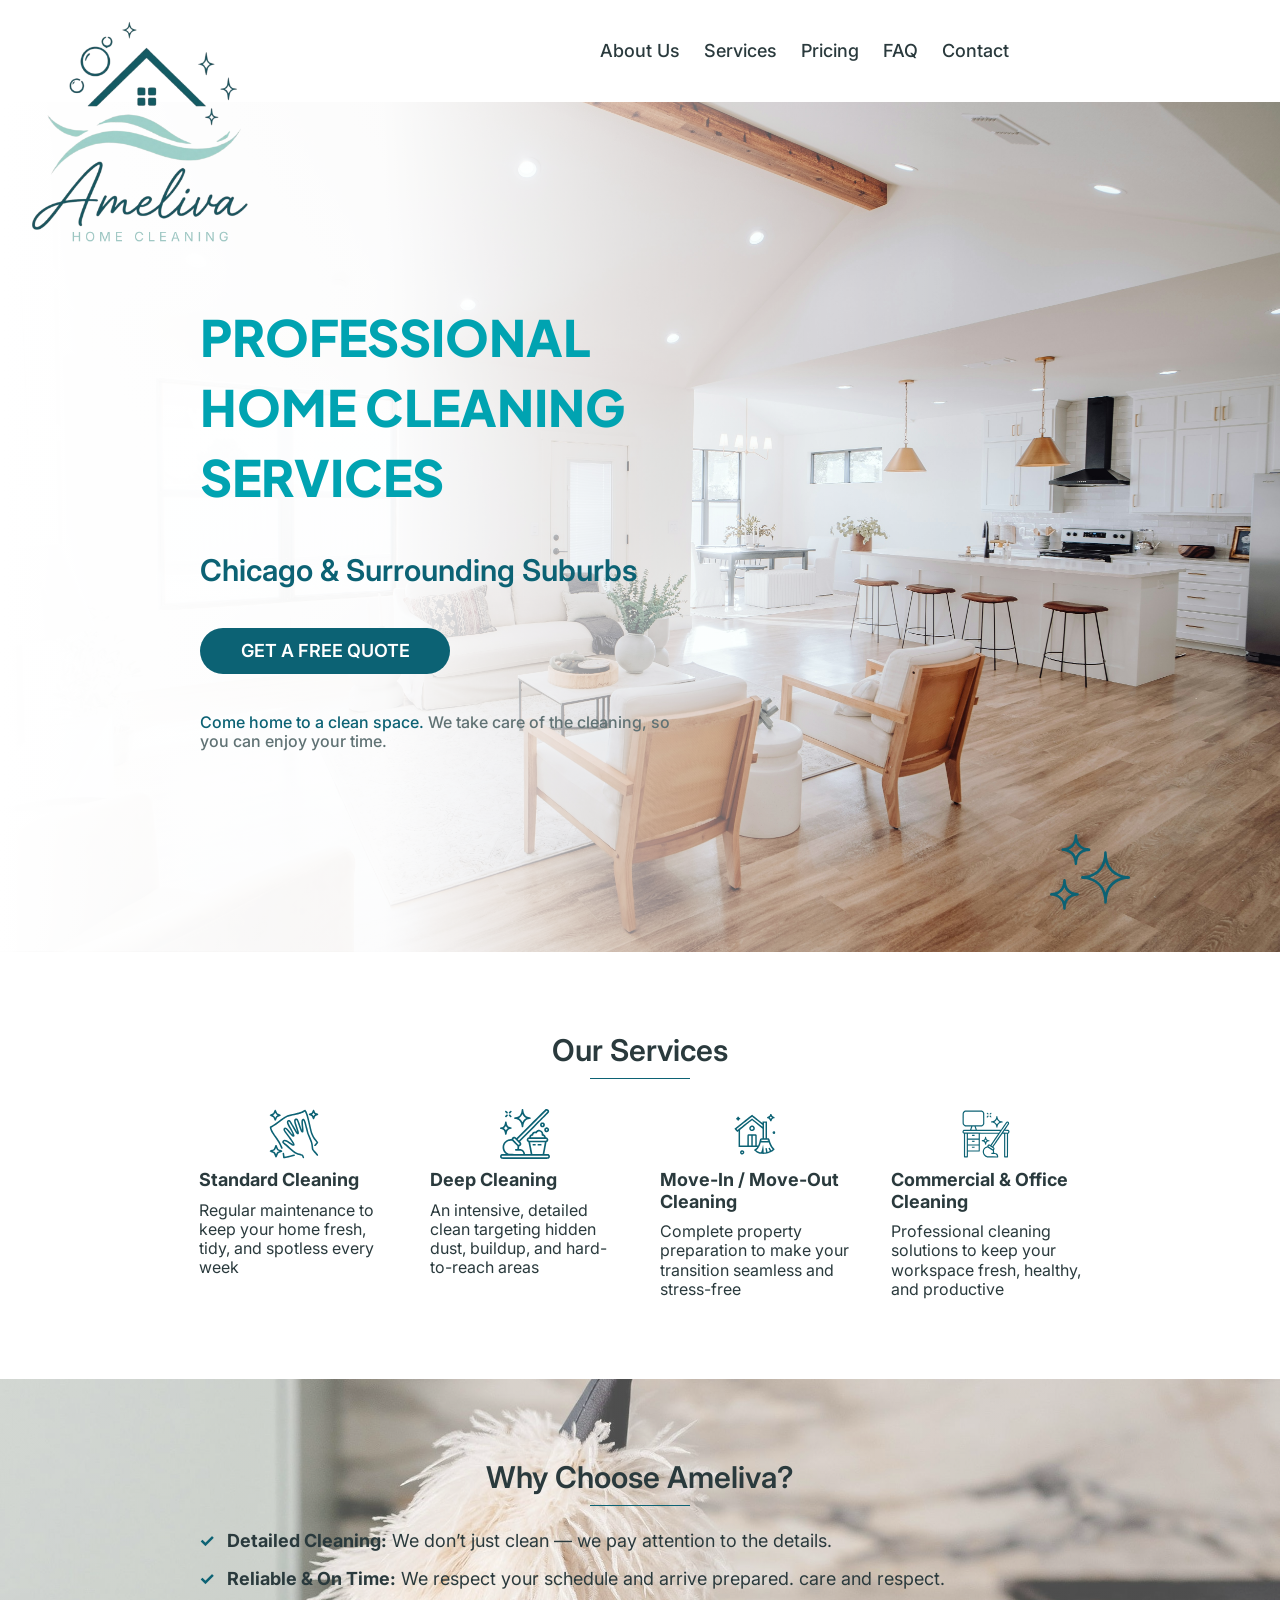
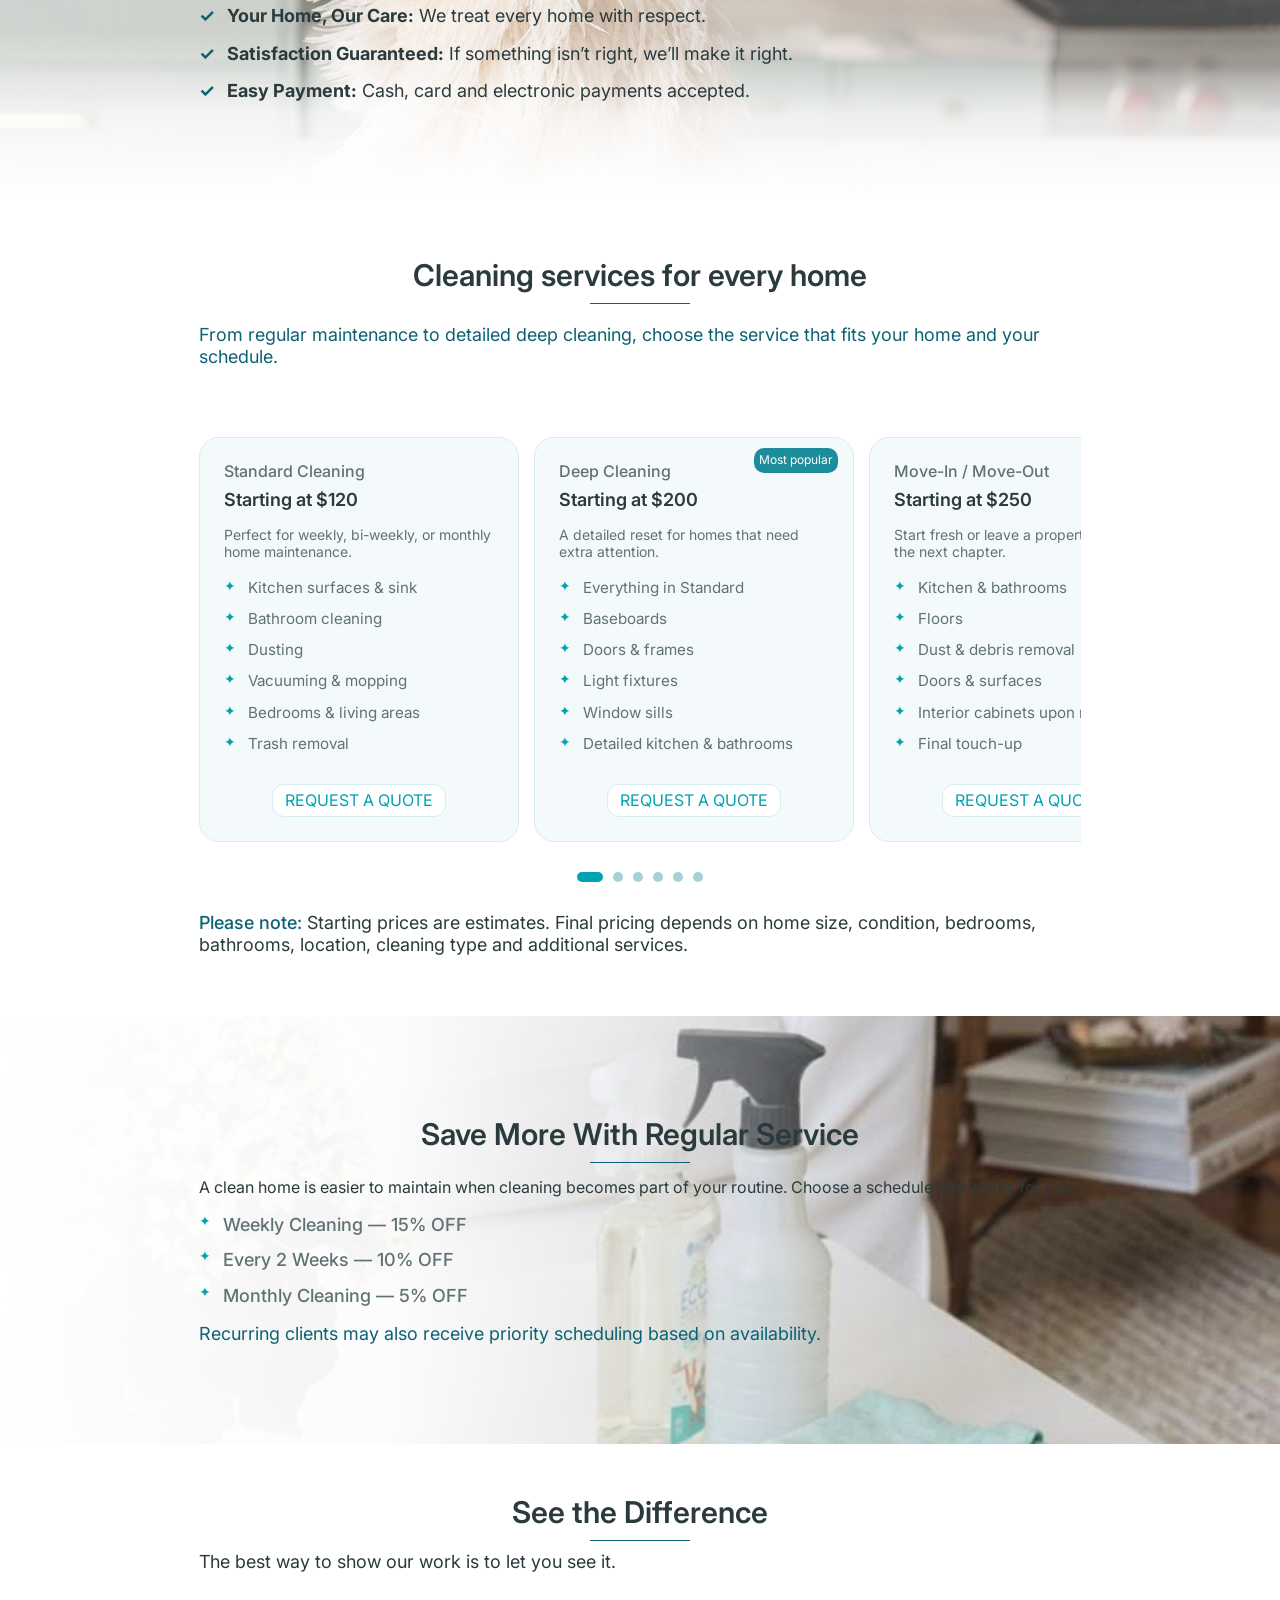
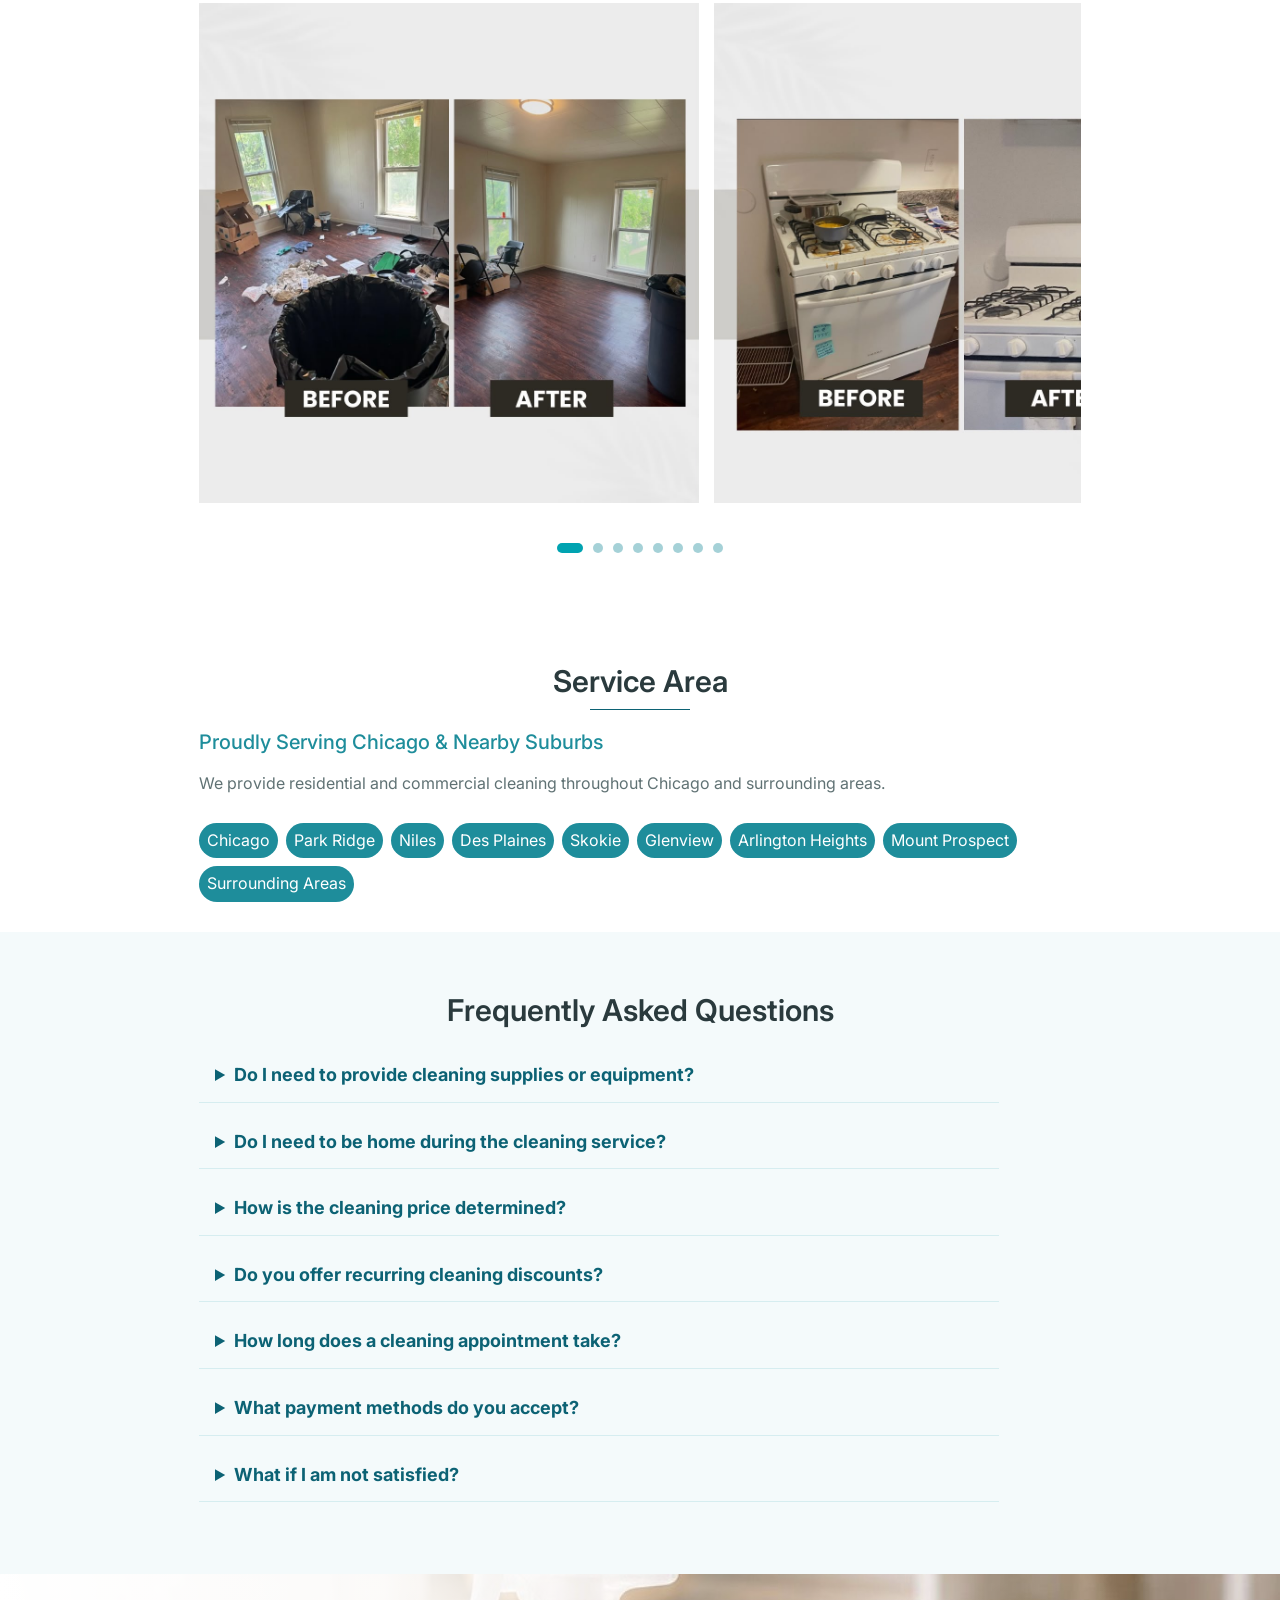
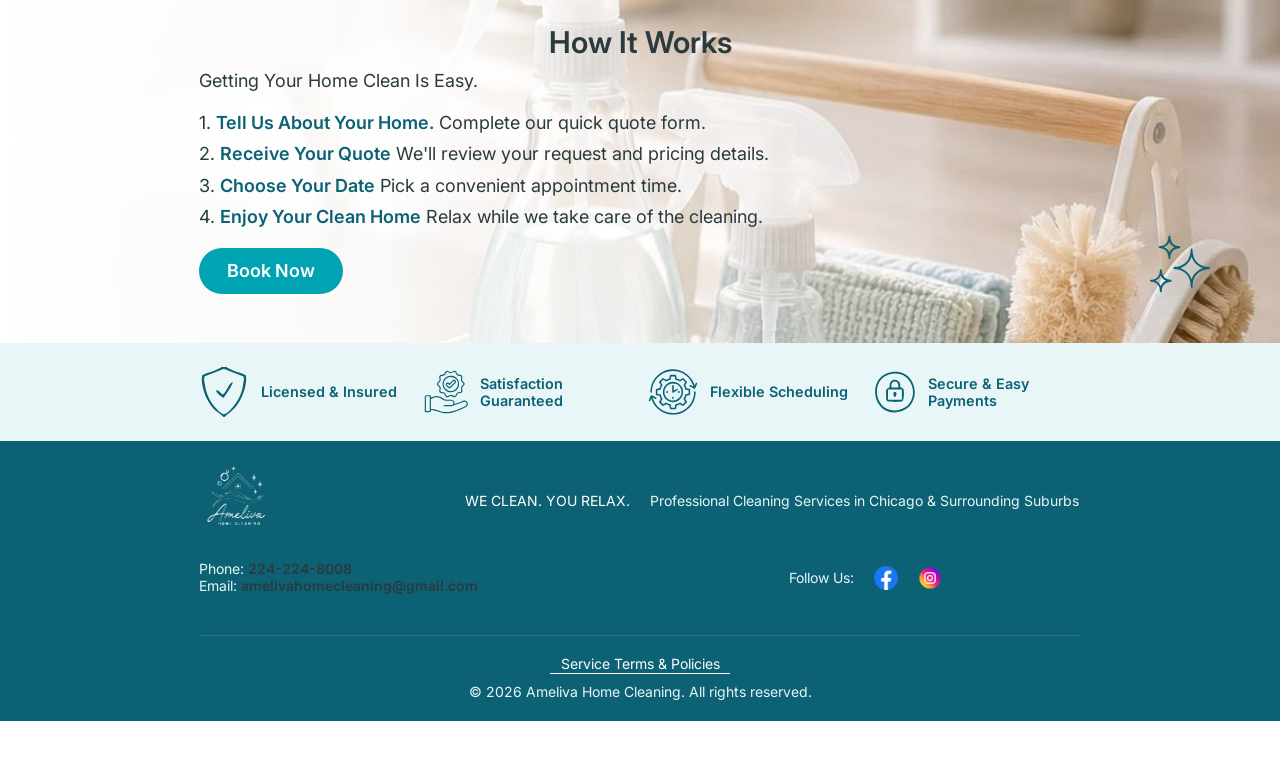
==== commit 1c499e26: "fix text" ====
--- a/index.html
+++ b/index.html
@@ -57,7 +57,8 @@
                 </p>
                 <a href="./booking.html" target="_blank" class="btn btn-secondary reveal-on-scroll reveal-delay-1">GET A
                     FREE QUOTE</a>
-                <p class="section__hero__enjoy"><span>Come home to clean.</span> We take care of the cleaning so
+                <p class="section__hero__enjoy"><span>Come home to a clean space.</span> We take care of the cleaning,
+                    so
                     you can enjoy your time.</p>
             </div>
         </div>
@@ -184,7 +185,7 @@
                             <p class="section__price__list__item-card__popular">Most popular</p>
                         </div>
 
-                        <p class="section__price__list__item-card__price">Starting at $120</p>
+                        <p class="section__price__list__item-card__price">Starting at $200</p>
                         <p class="section__price__list__item-card__description">A detailed reset for homes that need
                             extra attention.</p>
                         <ul class="section__price__list__item-card__list">
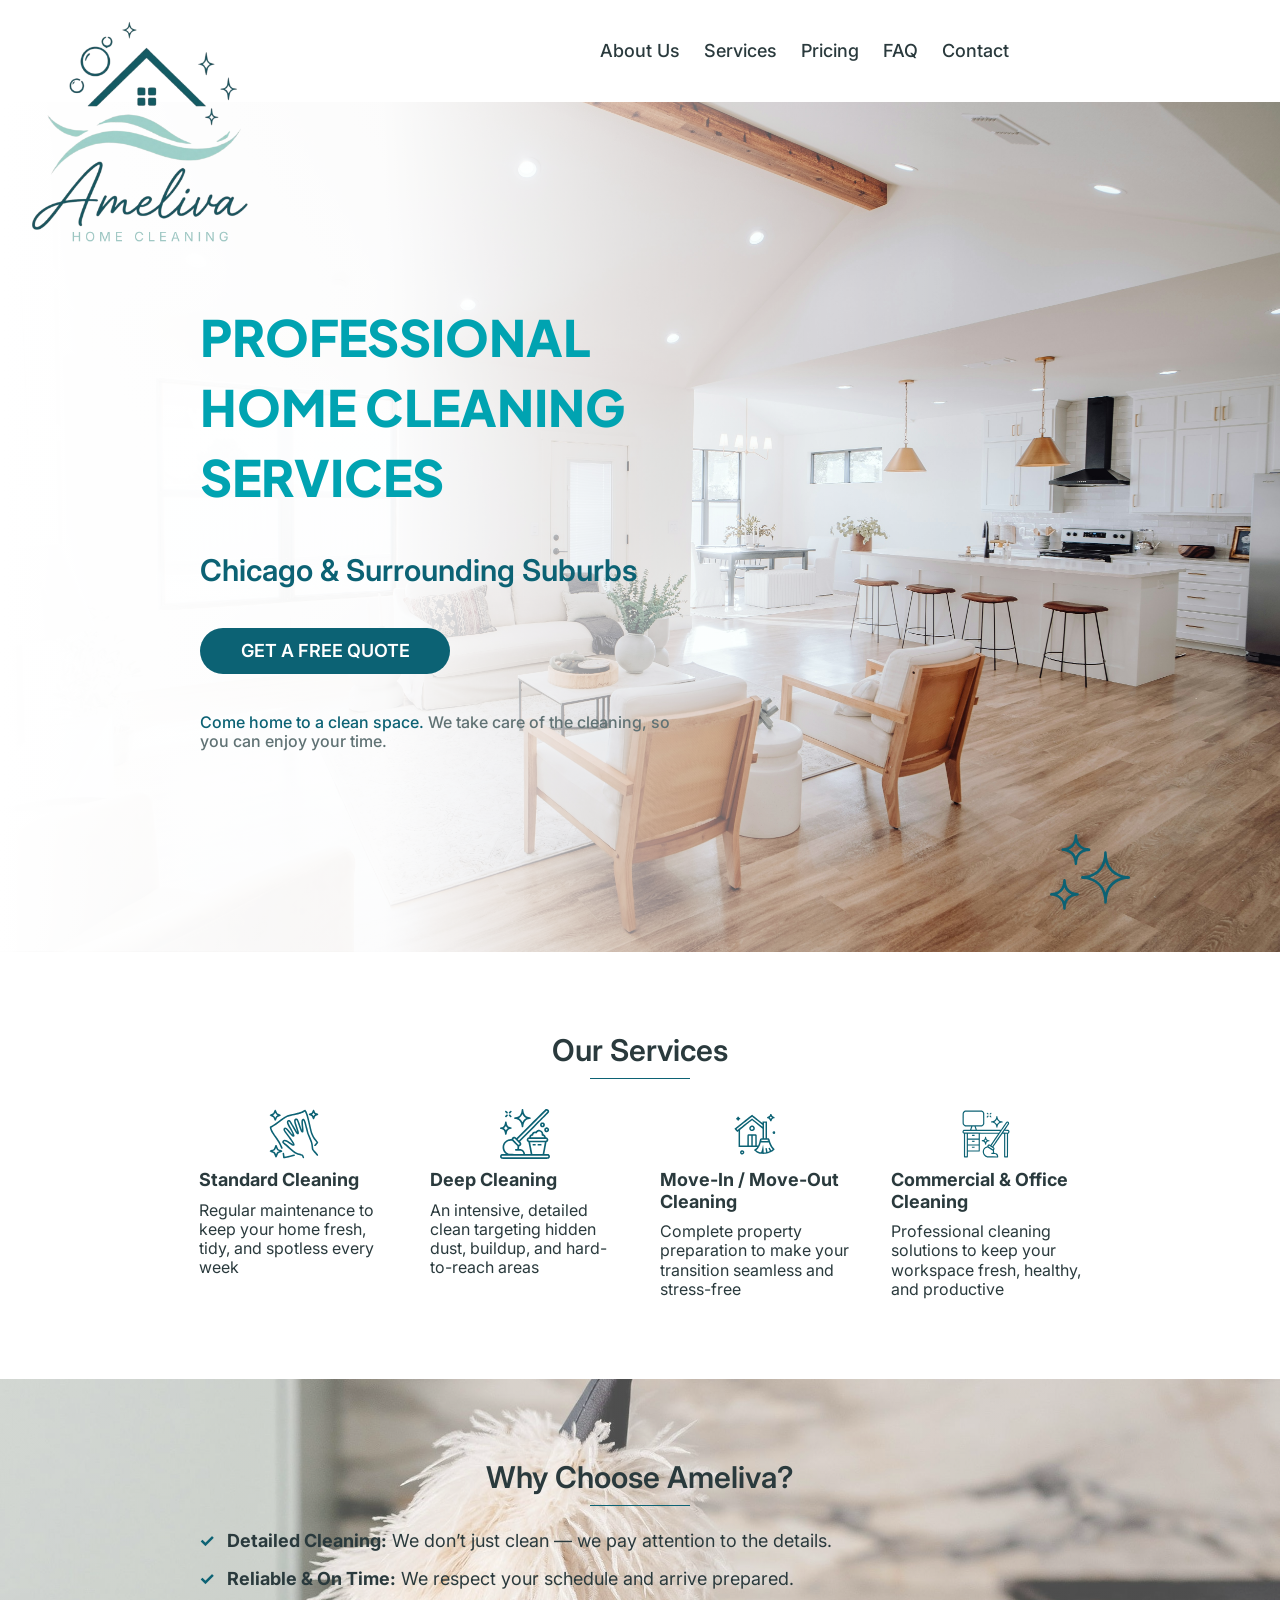
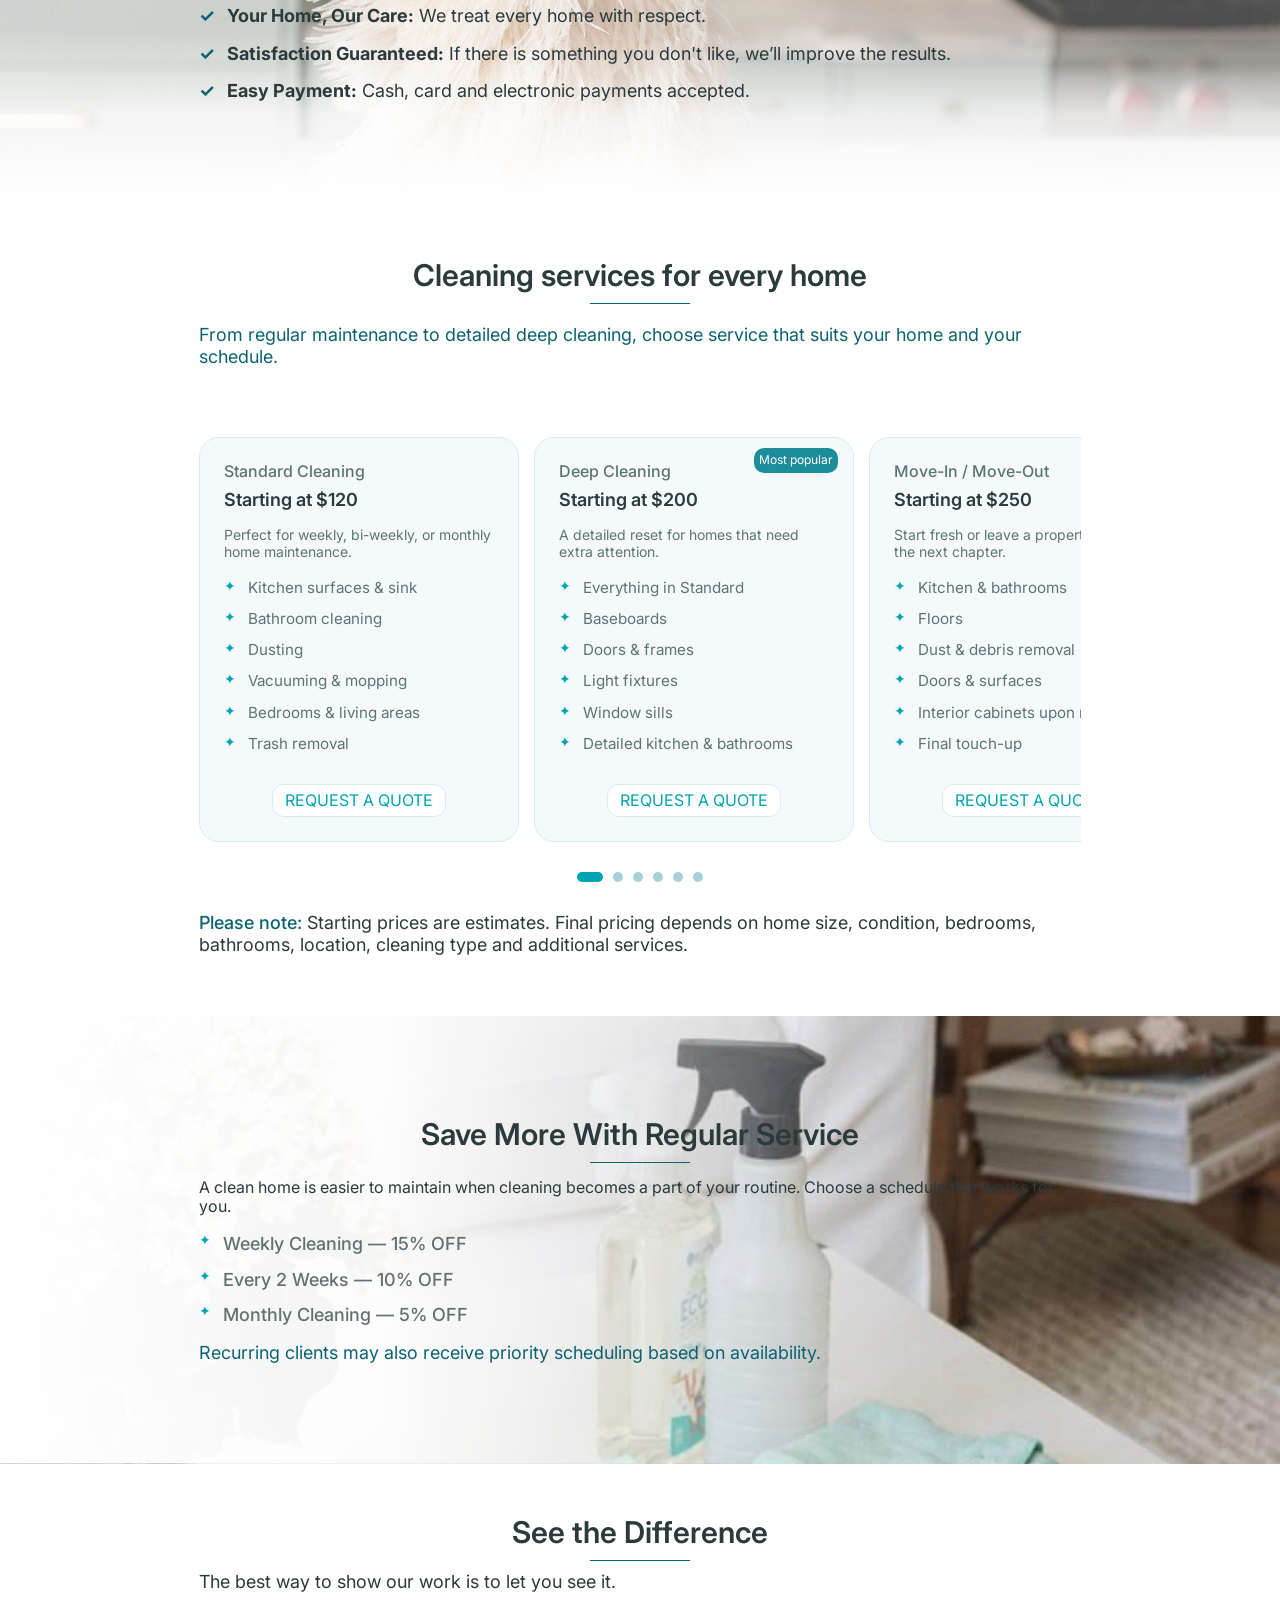
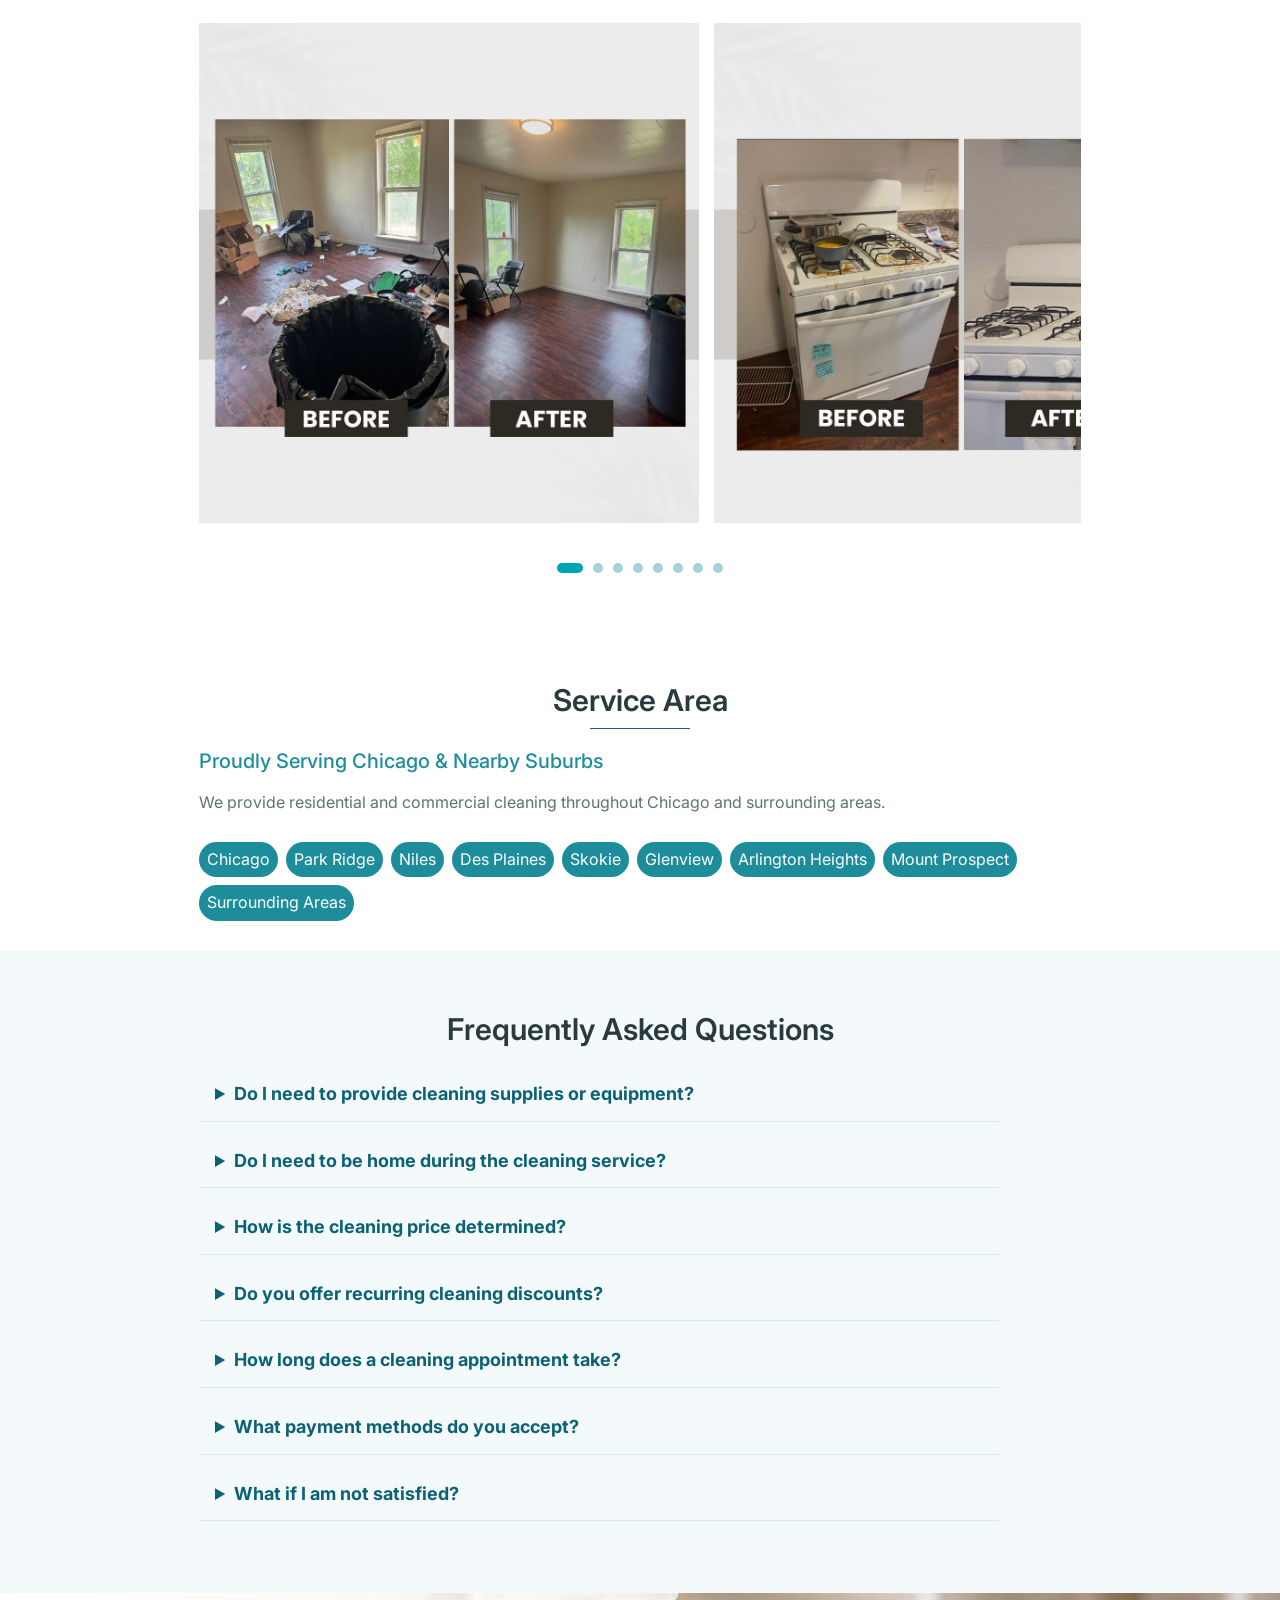
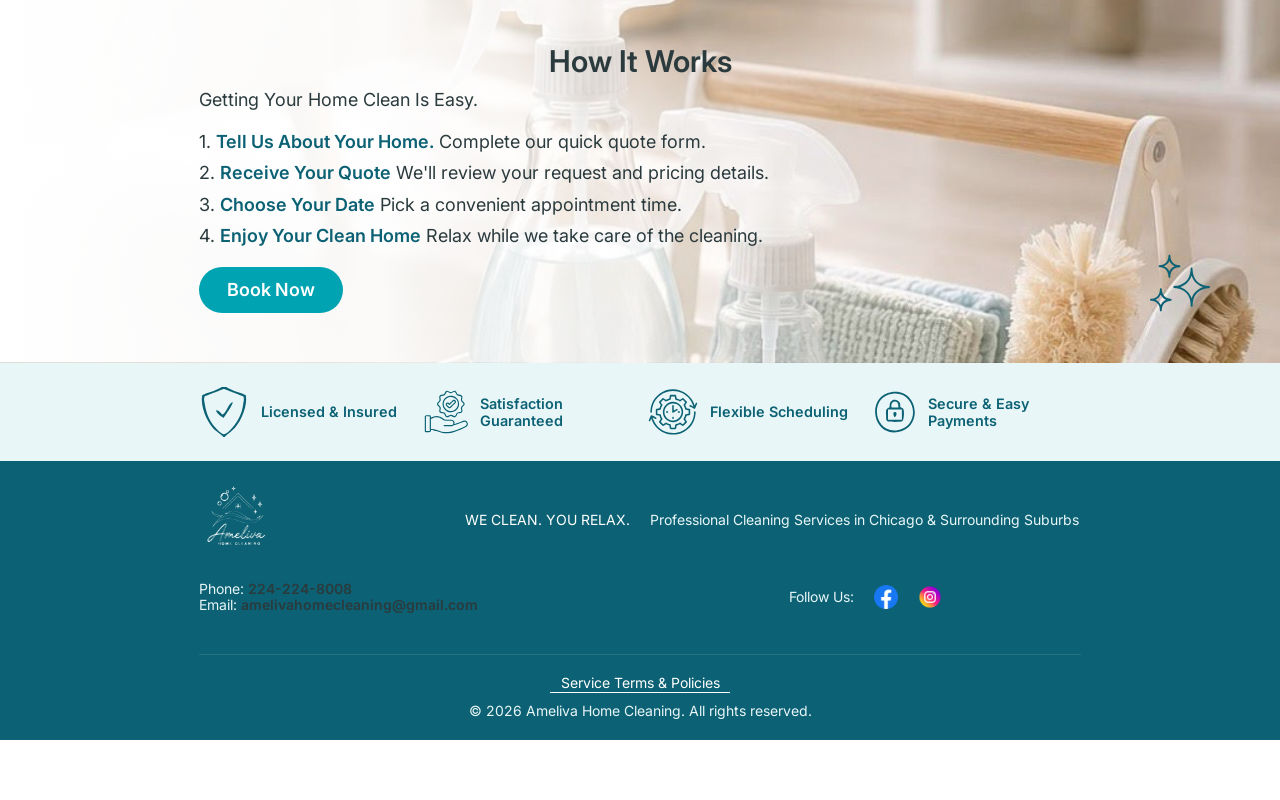
==== commit 2d060907: "fix text" ====
--- a/index.html
+++ b/index.html
@@ -7,7 +7,7 @@
     <title>Ameliva Home Cleaning | Professional Cleaning Services in Chicago</title>
     <link rel="shortcut icon" href="./images/logo.png" type="image/x-icon" />
     <meta name="description"
-        content="Professional residential and commercial cleaning services in Chicago & surrounding suburbs. Standard, deep, move-in/out, and Airbnb turnovers.">
+        content="Professional house cleaning services in Chicago and surrounding suburbs. Standard cleaning, deep cleaning, move-in and move-out cleaning, Airbnb and commercial cleaning.">
     <link rel="preconnect" href="https://fonts.googleapis.com">
     <link rel="preconnect" href="https://fonts.gstatic.com" crossorigin>
     <link
@@ -130,8 +130,7 @@
                 </li>
                 <li>
                     <span class="section__why-us__list__icon">✓</span>
-                    <span><strong>Reliable & On Time:</strong> We respect your schedule and arrive prepared.
-                        care and respect.</span>
+                    <span><strong>Reliable & On Time:</strong> We respect your schedule and arrive prepared.</span>
                 </li>
                 <li>
                     <span class="section__why-us__list__icon">✓</span>
@@ -139,8 +138,8 @@
                 </li>
                 <li>
                     <span class="section__why-us__list__icon">✓</span>
-                    <span><strong>Satisfaction Guaranteed:</strong> If something isn’t right, we’ll make it
-                        right.</span>
+                    <span><strong>Satisfaction Guaranteed:</strong> If there is something you don't like, we’ll improve
+                        the results.</span>
                 </li>
                 <li>
                     <span class="section__why-us__list__icon">✓</span>
@@ -156,8 +155,8 @@
         <div class="container">
             <h2 class="section__title">Cleaning services for every home</h2>
             <p class="section__title__decor"></p>
-            <p class="section__price__description">From regular maintenance to detailed deep cleaning, choose the
-                service that fits your home and your schedule.</p>
+            <p class="section__price__description">From regular maintenance to detailed deep cleaning, choose
+                service that suits your home and your schedule.</p>
             <ul class="section__price__list">
                 <li class="section__price__list__item">
                     <article class="section__price__list__item-card">
@@ -261,7 +260,7 @@
                             services.</p>
                         <ul class="section__price__list__item-card__list">
                             <li class="section__price__list__item-card__list__item">Inside oven</li>
-                            <li class="section__price__list__item-card__list__item">LInside refrigerator</li>
+                            <li class="section__price__list__item-card__list__item">Inside refrigerator</li>
                             <li class="section__price__list__item-card__list__item">Interior windows</li>
                             <li class="section__price__list__item-card__list__item">Baseboards</li>
                             <li class="section__price__list__item-card__list__item">Inside cabinets</li>
@@ -289,7 +288,7 @@
         <div class="container">
             <h3 class="section__title">Save More With Regular Service</h3>
             <p class="section__title__decor"></p>
-            <p class="section__discount__desc">A clean home is easier to maintain when cleaning becomes part of your
+            <p class="section__discount__desc">A clean home is easier to maintain when cleaning becomes a part of your
                 routine. Choose a schedule that works for you.</p>
             <ul class="section__discount__list">
                 <li class="section__discount__list__item">Weekly Cleaning — 15% OFF</li>
@@ -308,28 +307,36 @@
             <p class="section__before-after__desc">The best way to show our work is to let you see it.</p>
             <ul class="section__before-after__list">
                 <li class="section__before-after__list__item">
-                    <img class="section__before-after__list__item__img" src="./images/before-after.jpg" />
-                </li>
-                <li class="section__before-after__list__item">
-                    <img class="section__before-after__list__item__img" src="./images/before-after2.jpg" />
-                </li>
-                <li class="section__before-after__list__item">
-                    <img class="section__before-after__list__item__img" src="./images/before-after3.jpg" />
-                </li>
-                <li class="section__before-after__list__item">
-                    <img class="section__before-after__list__item__img" src="./images/before-after4.jpg" />
-                </li>
-                <li class="section__before-after__list__item">
-                    <img class="section__before-after__list__item__img" src="./images/before-after5.jpg" />
-                </li>
-                <li class="section__before-after__list__item">
-                    <img class="section__before-after__list__item__img" src="./images/before-after6.jpg" />
-                </li>
-                <li class="section__before-after__list__item">
-                    <img class="section__before-after__list__item__img" src="./images/before-after8.jpg" />
-                </li>
-                <li class="section__before-after__list__item">
-                    <img class="section__before-after__list__item__img" src="./images/before-after7.jpg" />
+                    <img class="section__before-after__list__item__img" src="./images/before-after.jpg"
+                        alt="photo work results" />
+                </li>
+                <li class="section__before-after__list__item">
+                    <img class="section__before-after__list__item__img" src="./images/before-after2.jpg"
+                        alt="photo work results" />
+                </li>
+                <li class="section__before-after__list__item">
+                    <img class="section__before-after__list__item__img" src="./images/before-after3.jpg"
+                        alt="photo work results" />
+                </li>
+                <li class="section__before-after__list__item">
+                    <img class="section__before-after__list__item__img" src="./images/before-after4.jpg"
+                        alt="photo work results" />
+                </li>
+                <li class="section__before-after__list__item">
+                    <img class="section__before-after__list__item__img" src="./images/before-after5.jpg"
+                        alt="photo work results" />
+                </li>
+                <li class="section__before-after__list__item">
+                    <img class="section__before-after__list__item__img" src="./images/before-after6.jpg"
+                        alt="photo work results" />
+                </li>
+                <li class="section__before-after__list__item">
+                    <img class="section__before-after__list__item__img" src="./images/before-after8.jpg"
+                        alt="photo work results" />
+                </li>
+                <li class="section__before-after__list__item">
+                    <img class="section__before-after__list__item__img" src="./images/before-after7.jpg"
+                        alt="photo work results" />
                 </li>
             </ul>
             <div class="section__before__pagination">
@@ -346,7 +353,7 @@
     </section>
     <section class="section__area reveal-on-scroll">
         <div class="container">
-            <h3 class="section__title">Service Area</h3>
+            <h2 class="section__title">Service Area</h2>
             <p class="section__title__decor"></p>
             <p class="section__area__subtitle">Proudly Serving Chicago & Nearby Suburbs</p>
             <p class="section__area__desc">We provide residential and commercial cleaning throughout Chicago and
@@ -480,7 +487,7 @@
         <div class="container">
             <div class="section__footer__container">
                 <div class="section__footer__brand">
-                    <img class="section__footer__logo" src="./images/footer-logo.png" />
+                    <img class="section__footer__logo" src="./images/footer-logo.png" alt="logo ameliva" />
                     <p>We clean. You relax.</p>
                 </div>
                 <p class="section__footer__area">Professional Cleaning Services in Chicago & Surrounding Suburbs</p>
@@ -522,6 +529,7 @@
     <script src="./js/slider.js"></script>
     <script src="./js/pagination.js"></script>
     <script src="./js/animation.js"></script>
+    <script src="./js/form.js"></script>
 </body>
 
 </html>
